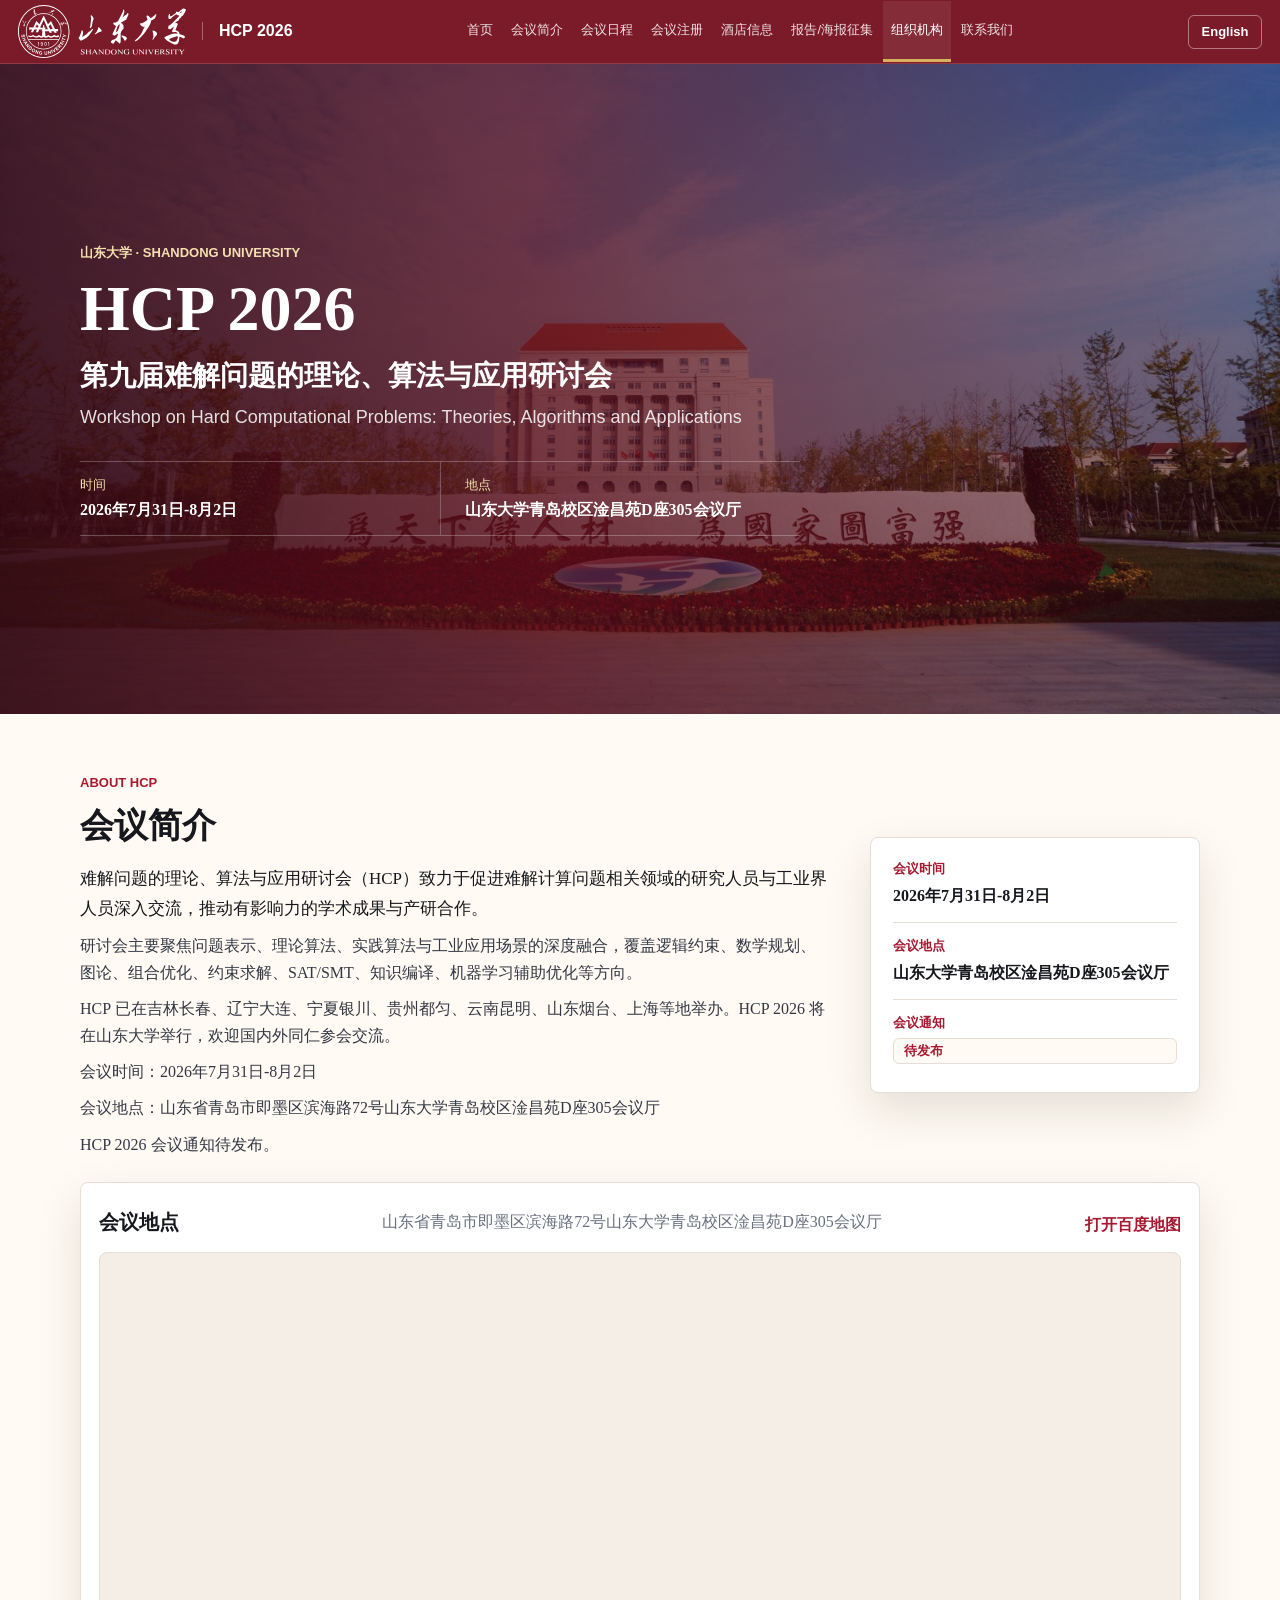
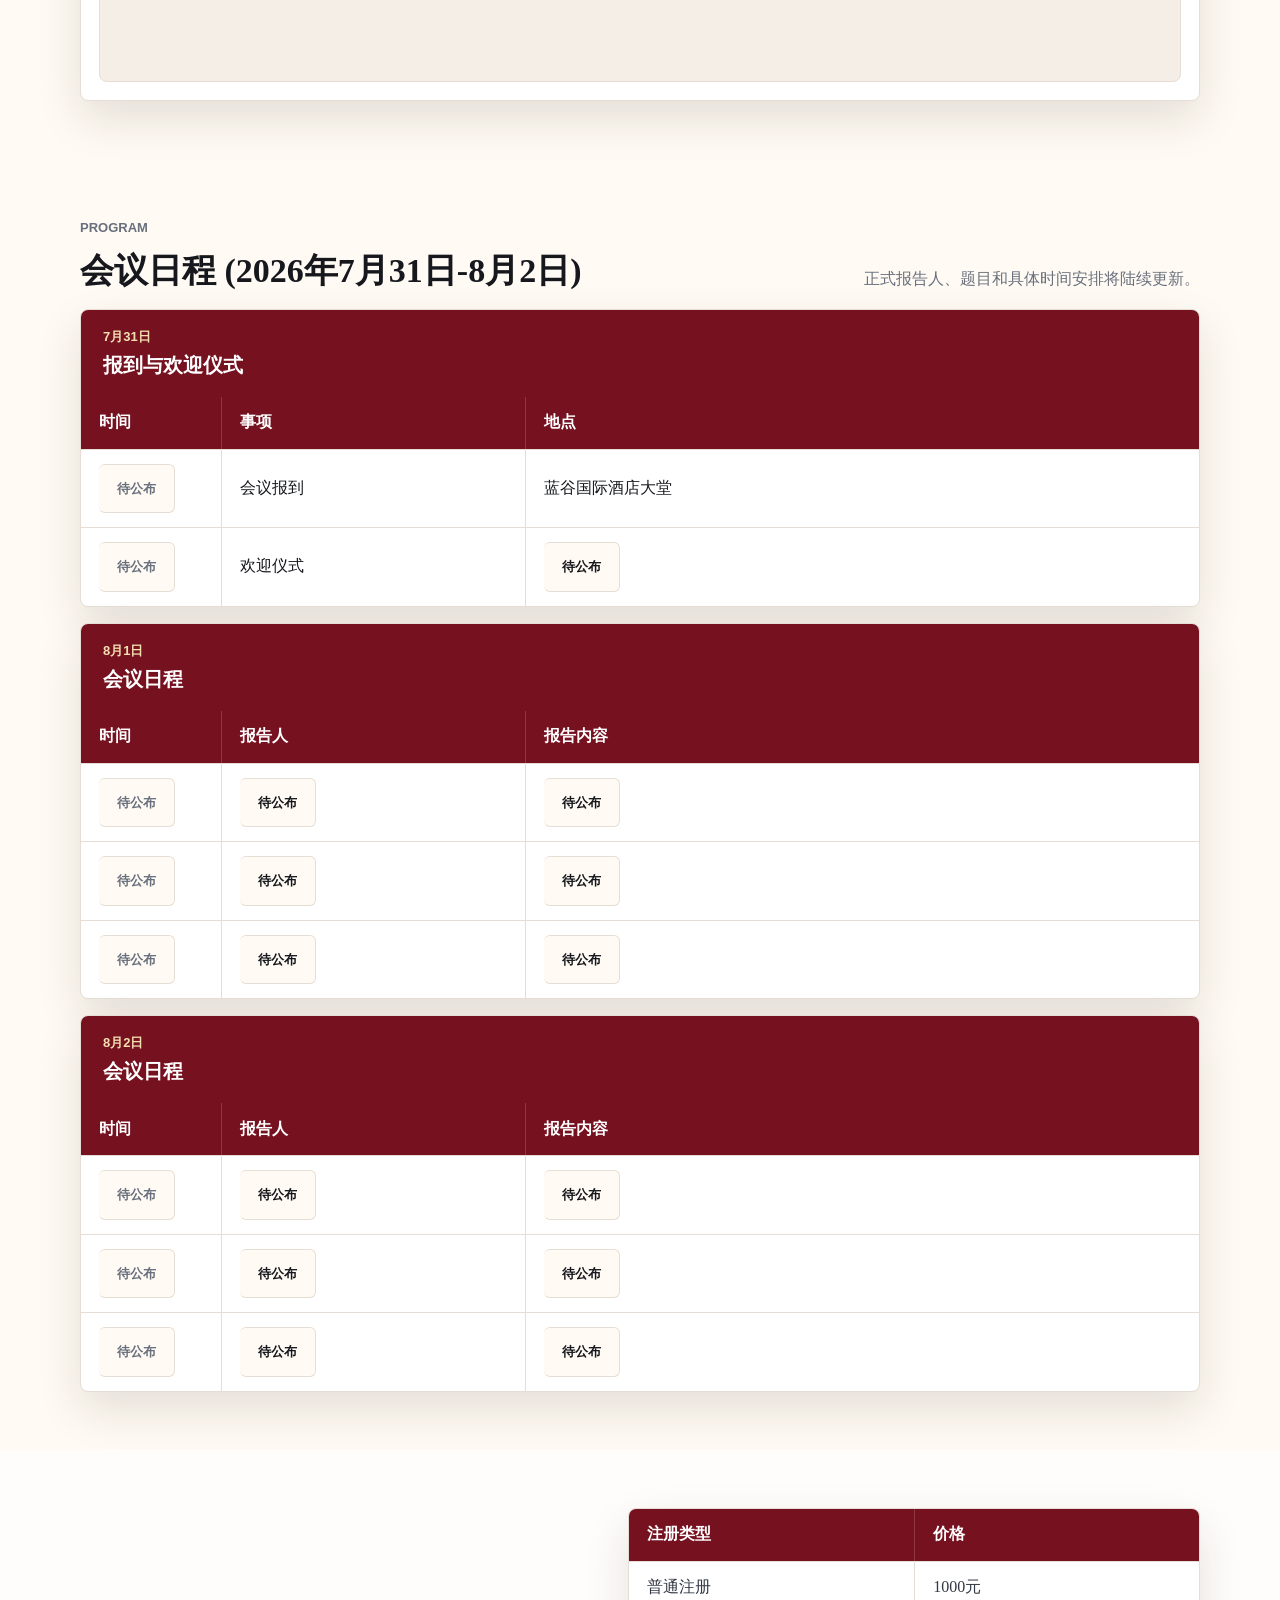
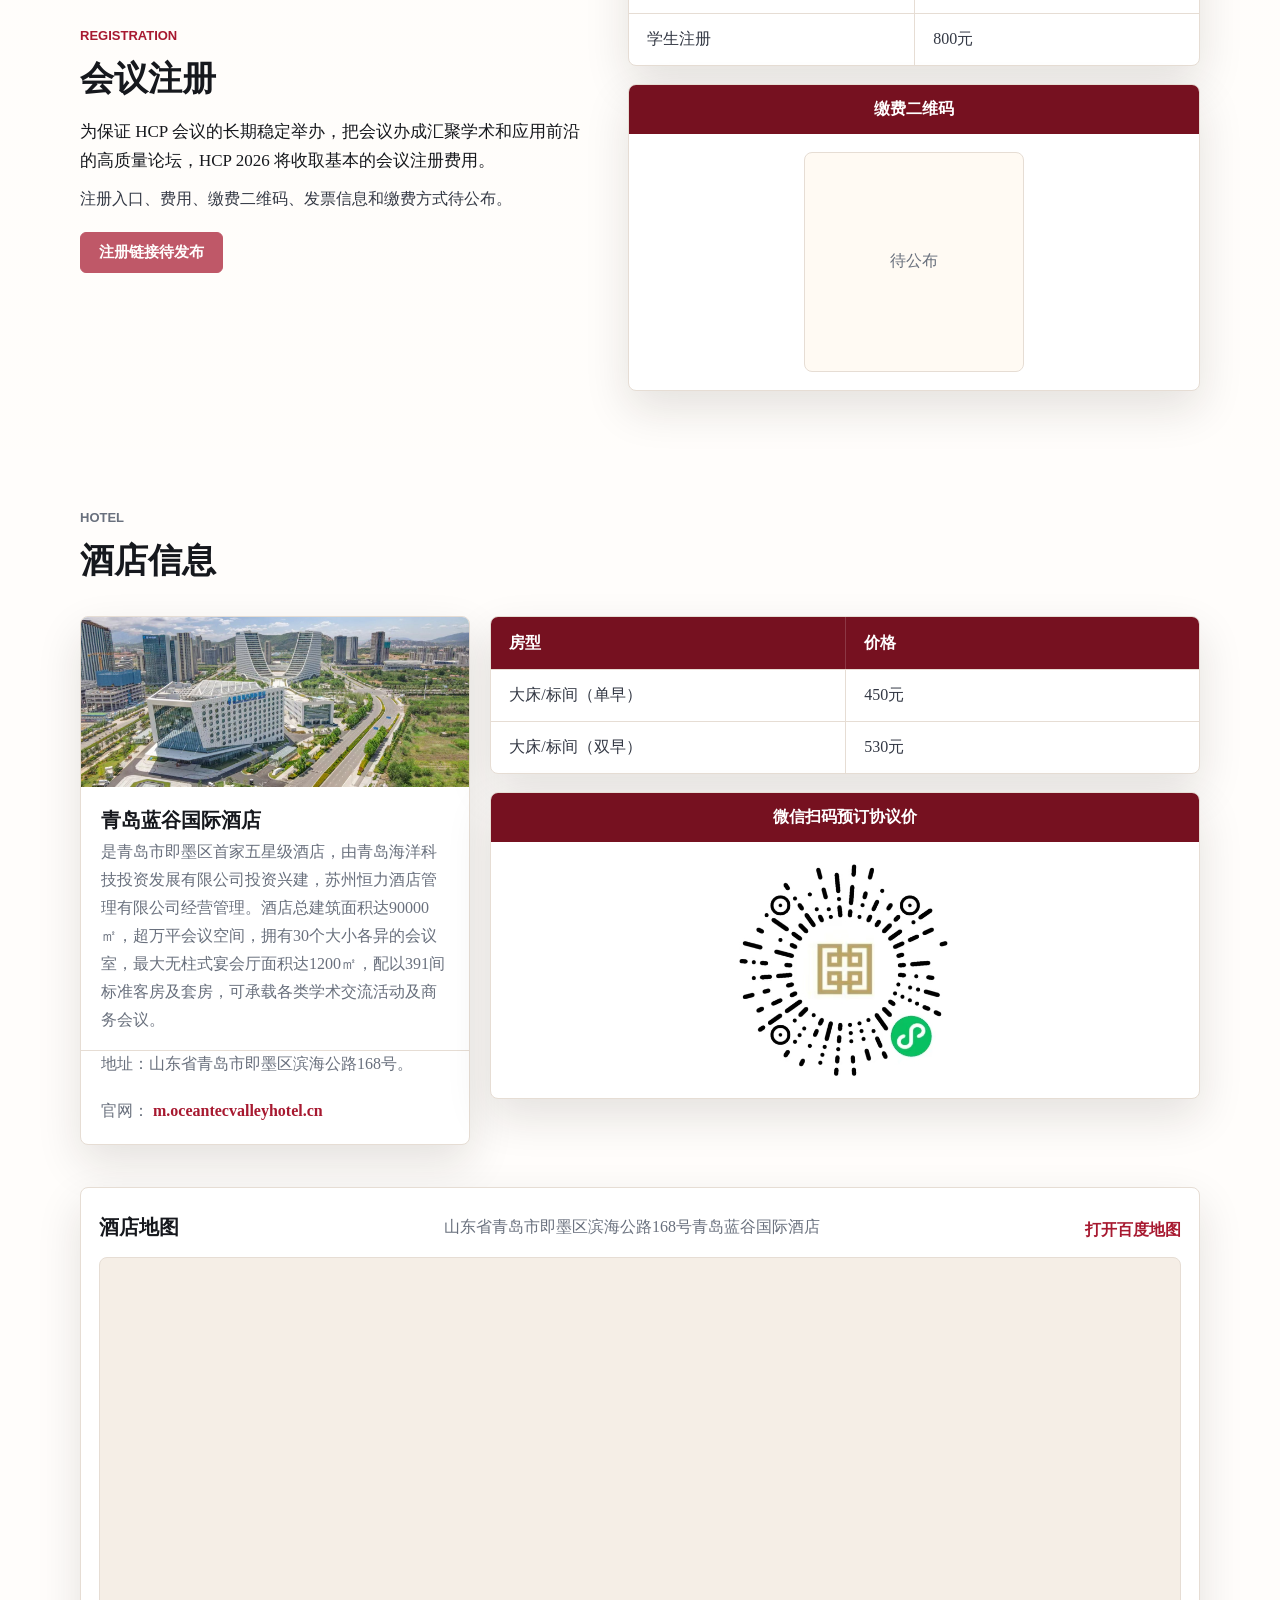
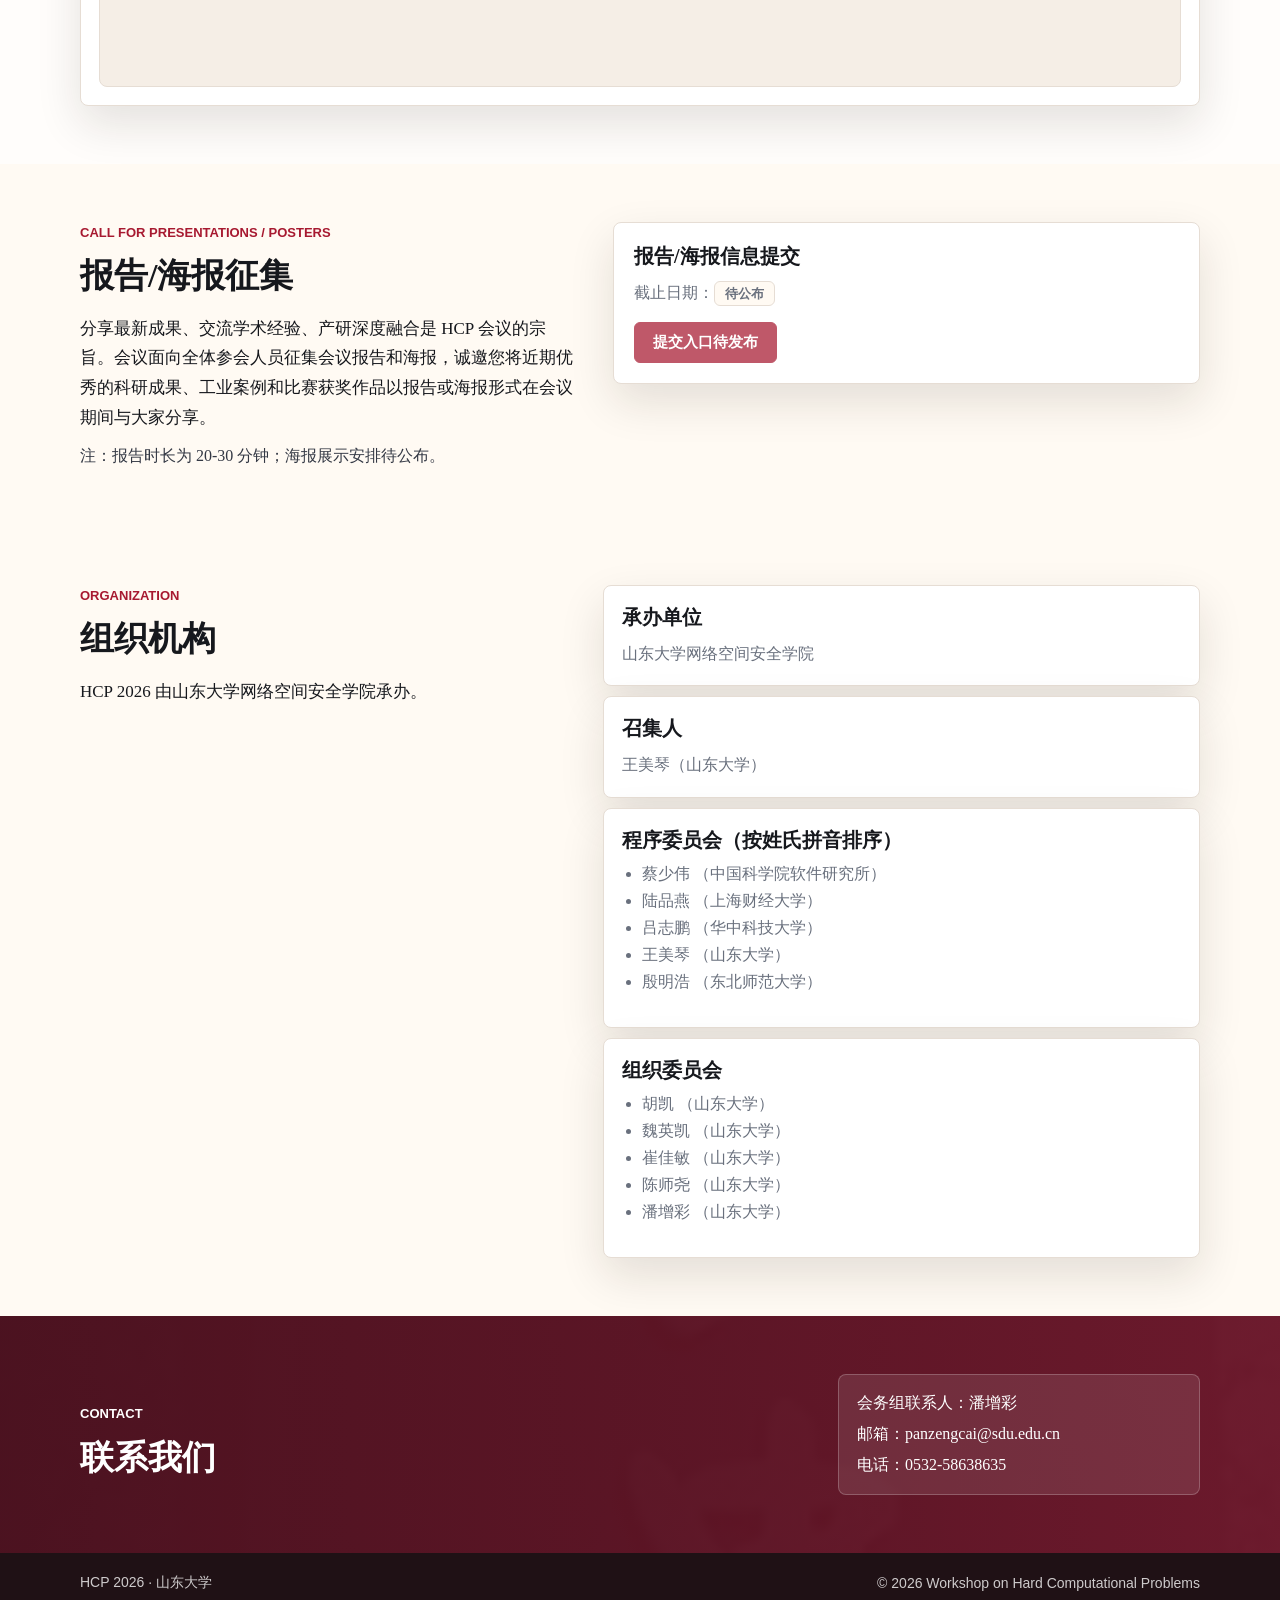
==== index.html @ 47d4bc7d "Consistency pass: unify tables/QR/maps/placeholders/shadows/headings/spacing on the red design syste" ====
<!doctype html>
<html lang="zh-CN">
  <head>
    <meta charset="utf-8" />
    <meta name="viewport" content="width=device-width, initial-scale=1" />
    <meta
      name="description"
      content="HCP 2026，第九届难解问题的理论、算法与应用研讨会，山东大学。"
    />
    <title>HCP 2026 | 山东大学</title>
    <link rel="icon" href="assets/favicon.svg" type="image/svg+xml" />
    <link rel="stylesheet" href="styles.css" />
  </head>
  <body>
    <a class="skip-link" href="#summary">跳转到会议简介</a>

    <header class="site-header" data-header>
      <div class="header-inner">
        <a class="brand" href="#home" aria-label="HCP 2026 首页">
          <img src="assets/sdu-logo.svg" alt="山东大学" />
          <span>HCP 2026</span>
        </a>
    
        <nav class="site-nav" id="site-nav" aria-label="主导航">
          <a href="#home">首页</a>
          <a href="#summary">会议简介</a>
          <a href="#schedule">会议日程</a>
          <a href="#registration">会议注册</a>
          <a href="#hotel">酒店信息</a>
          <a href="#cfp">报告/海报征集</a>
          <a href="#organization">组织机构</a>
          <a href="#contact">联系我们</a>
        </nav>
    
        <div class="header-actions">
          <a class="language-switch" href="en.html" hreflang="en" aria-label="English version">
            English
          </a>
          <button class="nav-toggle" type="button" aria-expanded="false" aria-controls="site-nav">
            <span class="sr-only">打开导航</span>
            <span aria-hidden="true"></span>
            <span aria-hidden="true"></span>
            <span aria-hidden="true"></span>
          </button>
        </div>
      </div>
    </header>
    
    <main id="home">
      <section class="hero" aria-labelledby="hero-title">
        <img class="hero-image" src="assets/sdu-qingdao-library-hero.jpg" alt="山东大学青岛校区图书馆" />
        <div class="hero-scrim" aria-hidden="true"></div>
        <div class="hero-inner">
          <p class="eyebrow">山东大学 · Shandong University</p>
          <h1 id="hero-title">HCP 2026</h1>
          <p class="hero-title">第九届难解问题的理论、算法与应用研讨会</p>
          <p class="hero-subtitle">
            Workshop on Hard Computational Problems: Theories, Algorithms and Applications
          </p>
          <div class="hero-facts" aria-label="会议基本信息">
            <div>
              <span>时间</span>
              <strong>2026年7月31日-8月2日</strong>
            </div>
            <div>
              <span>地点</span>
              <strong>山东大学青岛校区淦昌苑D座305会议厅</strong>
            </div>
          </div>
        </div>
      </section>
    
      <section class="section summary-section" id="summary">
        <div class="container two-column">
          <div>
            <p class="section-kicker">About HCP</p>
            <h2>会议简介</h2>
            <p class="lead">
              难解问题的理论、算法与应用研讨会（HCP）致力于促进难解计算问题相关领域的研究人员与工业界人员深入交流，推动有影响力的学术成果与产研合作。
            </p>
            <p>
              研讨会主要聚焦问题表示、理论算法、实践算法与工业应用场景的深度融合，覆盖逻辑约束、数学规划、图论、组合优化、约束求解、SAT/SMT、知识编译、机器学习辅助优化等方向。
            </p>
            <p>
              HCP 已在吉林长春、辽宁大连、宁夏银川、贵州都匀、云南昆明、山东烟台、上海等地举办。HCP 2026 将在山东大学举行，欢迎国内外同仁参会交流。
            </p>
            <p>
              会议时间：2026年7月31日-8月2日
            </p>
            <p>
              会议地点：山东省青岛市即墨区滨海路72号山东大学青岛校区淦昌苑D座305会议厅
            </p>
            <p>
              HCP 2026 会议通知待发布。
            </p>
          </div>
          <aside class="info-panel" aria-label="会议基本信息">
            <div>
              <span>会议时间</span>
              <strong>2026年7月31日-8月2日</strong>
            </div>
            <div>
              <span>会议地点</span>
              <strong>山东大学青岛校区淦昌苑D座305会议厅</strong>
            </div>
            <div>
              <span>会议通知</span>
              <strong><span class="tba">待发布</span></strong>
            </div>
          </aside>
        </div>
        <div class="container map-block">
          <div class="map-copy">
            <h3>会议地点</h3>
            <p>
              山东省青岛市即墨区滨海路72号山东大学青岛校区淦昌苑D座305会议厅
            </p>
            <a
              class="text-link"
              href="https://api.map.baidu.com/marker?location=36.37150,120.69590&amp;title=%E5%B1%B1%E4%B8%9C%E5%A4%A7%E5%AD%A6%E9%9D%92%E5%B2%9B%E6%A0%A1%E5%8C%BA%E6%B7%A6%E6%98%8C%E8%8B%91D%E5%BA%A7305%E4%BC%9A%E8%AE%AE%E5%8E%85&amp;content=%E5%B1%B1%E4%B8%9C%E7%9C%81%E9%9D%92%E5%B2%9B%E5%B8%82%E5%8D%B3%E5%A2%A8%E5%8C%BA%E6%BB%A8%E6%B5%B7%E8%B7%AF72%E5%8F%B7&amp;output=html&amp;src=HCP2026"
              target="_blank"
              rel="noreferrer"
            >
              打开百度地图
            </a>
          </div>
          <div class="map-embed">
            <iframe
              allow="accelerometer; gyroscope; magnetometer"
              title="山东大学青岛校区淦昌苑D座305会议厅百度地图"
              src="https://api.map.baidu.com/marker?location=36.37150,120.69590&amp;title=%E5%B1%B1%E4%B8%9C%E5%A4%A7%E5%AD%A6%E9%9D%92%E5%B2%9B%E6%A0%A1%E5%8C%BA%E6%B7%A6%E6%98%8C%E8%8B%91D%E5%BA%A7305%E4%BC%9A%E8%AE%AE%E5%8E%85&amp;content=%E5%B1%B1%E4%B8%9C%E7%9C%81%E9%9D%92%E5%B2%9B%E5%B8%82%E5%8D%B3%E5%A2%A8%E5%8C%BA%E6%BB%A8%E6%B5%B7%E8%B7%AF72%E5%8F%B7&amp;output=html&amp;src=HCP2026"
              loading="lazy"
            ></iframe>
          </div>
        </div>
      </section>
    
      <section class="section" id="schedule">
        <div class="container">
          <div class="section-heading">
            <div>
              <p class="section-kicker">Program</p>
              <h2>会议日程 (2026年7月31日-8月2日)</h2>
            </div>
            <p>正式报告人、题目和具体时间安排将陆续更新。</p>
          </div>
    
          <div class="schedule-layout">
            <div class="day-block">
              <div class="day-title">
                <span>7月31日</span>
                <h3>报到与欢迎仪式</h3>
              </div>
              <div class="program-table" role="table" aria-label="7月31日报到与欢迎仪式">
                <div class="program-row head" role="row">
                  <span role="columnheader">时间</span>
                  <span role="columnheader">事项</span>
                  <span role="columnheader">地点</span>
                </div>
                <div class="program-row" role="row">
                  <time role="cell"><span class="tba">待公布</span></time>
                  <span role="cell">会议报到</span>
                  <span role="cell">蓝谷国际酒店大堂</span>
                </div>
                <div class="program-row" role="row">
                  <time role="cell"><span class="tba">待公布</span></time>
                  <span role="cell">欢迎仪式</span>
                  <span role="cell"><span class="tba">待公布</span></span>
                </div>
              </div>
            </div>
    
            <div class="day-block accent">
              <div class="day-title">
                <span>8月1日</span>
                <h3>会议日程</h3>
              </div>
              <div class="program-table" role="table" aria-label="8月1日会议日程">
                <div class="program-row head" role="row">
                  <span role="columnheader">时间</span>
                  <span role="columnheader">报告人</span>
                  <span role="columnheader">报告内容</span>
                </div>
                <div class="program-row" role="row">
                  <time role="cell"><span class="tba">待公布</span></time>
                  <span role="cell"><span class="tba">待公布</span></span>
                  <span role="cell"><span class="tba">待公布</span></span>
                </div>
                <div class="program-row" role="row">
                  <time role="cell"><span class="tba">待公布</span></time>
                  <span role="cell"><span class="tba">待公布</span></span>
                  <span role="cell"><span class="tba">待公布</span></span>
                </div>
                <div class="program-row" role="row">
                  <time role="cell"><span class="tba">待公布</span></time>
                  <span role="cell"><span class="tba">待公布</span></span>
                  <span role="cell"><span class="tba">待公布</span></span>
                </div>
              </div>
            </div>
    
            <div class="day-block">
              <div class="day-title">
                <span>8月2日</span>
                <h3>会议日程</h3>
              </div>
              <div class="program-table" role="table" aria-label="8月2日会议日程">
                <div class="program-row head" role="row">
                  <span role="columnheader">时间</span>
                  <span role="columnheader">报告人</span>
                  <span role="columnheader">报告内容</span>
                </div>
                <div class="program-row" role="row">
                  <time role="cell"><span class="tba">待公布</span></time>
                  <span role="cell"><span class="tba">待公布</span></span>
                  <span role="cell"><span class="tba">待公布</span></span>
                </div>
                <div class="program-row" role="row">
                  <time role="cell"><span class="tba">待公布</span></time>
                  <span role="cell"><span class="tba">待公布</span></span>
                  <span role="cell"><span class="tba">待公布</span></span>
                </div>
                <div class="program-row" role="row">
                  <time role="cell"><span class="tba">待公布</span></time>
                  <span role="cell"><span class="tba">待公布</span></span>
                  <span role="cell"><span class="tba">待公布</span></span>
                </div>
              </div>
            </div>
          </div>
        </div>
      </section>
    
      <section class="section muted" id="registration">
        <div class="container registration-layout">
          <div>
            <p class="section-kicker">Registration</p>
            <h2>会议注册</h2>
            <p class="lead">
              为保证 HCP 会议的长期稳定举办，把会议办成汇聚学术和应用前沿的高质量论坛，HCP 2026 将收取基本的会议注册费用。
            </p>
            <p>
              注册入口、费用、缴费二维码、发票信息和缴费方式待公布。
            </p>
            <span class="button primary dark disabled" aria-disabled="true">注册链接待发布</span>
          </div>
          <div class="reg-right">
            <div class="fee-table" role="table" aria-label="注册费用">
              <div class="fee-row head two" role="row">
                <span role="columnheader">注册类型</span>
                <span role="columnheader">价格</span>
              </div>
              <div class="fee-row two" role="row">
                <span role="cell">普通注册</span>
                <span role="cell">1000元</span>
              </div>
              <div class="fee-row two" role="row">
                <span role="cell">学生注册</span>
                <span role="cell">800元</span>
              </div>
            </div>
            <div class="hotel-booking">
              <div class="hotel-booking-head">缴费二维码</div>
              <div class="qr-placeholder">待公布</div>
            </div>
          </div>
        </div>
      </section>
    
      <section class="section venue-section muted" id="hotel">
        <div class="container hotel-layout">
          <div class="section-heading">
            <div>
              <p class="section-kicker">Hotel</p>
              <h2>酒店信息</h2>
            </div>
          </div>
          <div class="hotel-content">
            <article class="venue-card hotel-card">
              <img src="assets/BlueValley.jpg" alt="青岛蓝谷国际酒店外观" />
              <h3>青岛蓝谷国际酒店</h3>
              <p class="hotel-desc">是青岛市即墨区首家五星级酒店，由青岛海洋科技投资发展有限公司投资兴建，苏州恒力酒店管理有限公司经营管理。酒店总建筑面积达90000㎡，超万平会议空间，拥有30个大小各异的会议室，最大无柱式宴会厅面积达1200㎡，配以391间标准客房及套房，可承载各类学术交流活动及商务会议。</p>
              <p>地址：山东省青岛市即墨区滨海公路168号。</p>
              <p>
                官网：
                <a href="https://m.oceantecvalleyhotel.cn/" target="_blank" rel="noreferrer">
                  m.oceantecvalleyhotel.cn
                </a>
              </p>
            </article>
            <div class="hotel-right">
              <div class="fee-table" role="table" aria-label="酒店协议价">
                <div class="fee-row head two" role="row">
                  <span role="columnheader">房型</span>
                  <span role="columnheader">价格</span>
                </div>
                <div class="fee-row two" role="row">
                  <span role="cell">大床/标间（单早）</span>
                  <span role="cell">450元</span>
                </div>
                <div class="fee-row two" role="row">
                  <span role="cell">大床/标间（双早）</span>
                  <span role="cell">530元</span>
                </div>
              </div>
              <div class="hotel-booking">
                <div class="hotel-booking-head">微信扫码预订协议价</div>
                <img src="assets/HCPHotel.jpg" alt="青岛蓝谷国际酒店预订二维码" />
              </div>
            </div>
          </div>
          <div class="map-block">
            <div class="map-copy">
              <h3>酒店地图</h3>
              <p>山东省青岛市即墨区滨海公路168号青岛蓝谷国际酒店</p>
              <a
                class="text-link"
                href="https://api.map.baidu.com/marker?location=36.38734902,120.69392186&amp;title=%E9%9D%92%E5%B2%9B%E8%93%9D%E8%B0%B7%E5%9B%BD%E9%99%85%E9%85%92%E5%BA%97&amp;content=%E5%B1%B1%E4%B8%9C%E7%9C%81%E9%9D%92%E5%B2%9B%E5%B8%82%E5%8D%B3%E5%A2%A8%E5%8C%BA%E6%BB%A8%E6%B5%B7%E5%85%AC%E8%B7%AF168%E5%8F%B7&amp;output=html&amp;src=HCP2026"
                target="_blank"
                rel="noreferrer"
              >
                打开百度地图
              </a>
            </div>
            <div class="map-embed">
              <iframe
                allow="accelerometer; gyroscope; magnetometer"
                title="青岛蓝谷国际酒店百度地图"
                src="https://api.map.baidu.com/marker?location=36.38734902,120.69392186&amp;title=%E9%9D%92%E5%B2%9B%E8%93%9D%E8%B0%B7%E5%9B%BD%E9%99%85%E9%85%92%E5%BA%97&amp;content=%E5%B1%B1%E4%B8%9C%E7%9C%81%E9%9D%92%E5%B2%9B%E5%B8%82%E5%8D%B3%E5%A2%A8%E5%8C%BA%E6%BB%A8%E6%B5%B7%E5%85%AC%E8%B7%AF168%E5%8F%B7&amp;output=html&amp;src=HCP2026"
                loading="lazy"
              ></iframe>
            </div>
          </div>
        </div>
      </section>
    
      <section class="section" id="cfp">
        <div class="container cfp-layout">
          <div>
            <p class="section-kicker">Call for Presentations / Posters</p>
            <h2>报告/海报征集</h2>
            <p class="lead">
              分享最新成果、交流学术经验、产研深度融合是 HCP 会议的宗旨。会议面向全体参会人员征集会议报告和海报，诚邀您将近期优秀的科研成果、工业案例和比赛获奖作品以报告或海报形式在会议期间与大家分享。
            </p>
            <p>
              注：报告时长为 20-30 分钟；海报展示安排待公布。
            </p>
          </div>
          <div class="placeholder-card">
            <h3>报告/海报信息提交</h3>
            <p>截止日期：<span class="tba">待公布</span></p>
            <span class="button primary dark disabled" aria-disabled="true">提交入口待发布</span>
          </div>
        </div>
      </section>
    
      <section class="section" id="organization">
        <div class="container organization-layout">
          <div>
            <p class="section-kicker">Organization</p>
            <h2>组织机构</h2>
            <p class="lead">
              HCP 2026 由山东大学网络空间安全学院承办。
            </p>
          </div>
          <div class="org-columns">
            <div class="org-block">
              <h3>承办单位</h3>
              <p>山东大学网络空间安全学院</p>
            </div>
            <div class="org-block">
              <h3>召集人</h3>
              <p>王美琴（山东大学）</p>
            </div>
            <div class="org-block">
              <h3>程序委员会（按姓氏拼音排序）</h3>
              <ul>
                <li>蔡少伟 （中国科学院软件研究所）</li>
                <li>陆品燕 （上海财经大学）</li>
                <li>吕志鹏 （华中科技大学）</li>
                <li>王美琴 （山东大学）</li>
                <li>殷明浩 （东北师范大学）</li>
              </ul>
            </div>
            <div class="org-block">
              <h3>组织委员会</h3>
              <ul>
                <li>胡凯 （山东大学）</li>
                <li>魏英凯 （山东大学）</li>
                <li>崔佳敏 （山东大学）</li>
                <li>陈师尧 （山东大学）</li>
                <li>潘增彩 （山东大学）</li>
              </ul>
            </div>
          </div>
        </div>
      </section>
    
      <section class="contact-section" id="contact">
        <div class="container contact-inner">
          <div>
            <p class="section-kicker">Contact</p>
            <h2>联系我们</h2>
          </div>
          <address>
            <span>会务组联系人：潘增彩</span>
            <span>邮箱：panzengcai@sdu.edu.cn</span>
            <span>电话：0532-58638635</span>
          </address>
        </div>
      </section>
    </main>
    
    <footer class="site-footer">
      <div class="container footer-inner">
        <span>HCP 2026 · 山东大学</span>
        <span>© 2026 Workshop on Hard Computational Problems</span>
      </div>
    </footer>
    
    <script src="script.js"></script>
  </body>
</html>
---- styles.css ----
:root {
  --sdu-red: #a71930;
  --sdu-red-dark: #761120;
  --sdu-red-deep: #4f0c17;
  --gold: #d8b15f;
  --ink: #16181d;
  --text: #333844;
  --muted-text: #69707d;
  --line: #e6ddd4;
  --paper: #fffaf3;
  --surface: #ffffff;
  --soft-green: #667d75;
  --shadow: 0 18px 45px rgba(33, 24, 20, 0.12);
  --max-width: 1120px;
  --header-height: 64px;
}

* {
  box-sizing: border-box;
}

html {
  scroll-behavior: smooth;
}

body {
  margin: 0;
  color: var(--text);
  font-family:
    "Noto Serif SC",
    "Songti SC",
    "SimSun",
    "Source Han Serif SC",
    serif;
  background: var(--paper);
}

body.nav-open {
  overflow: hidden;
}

img {
  display: block;
  max-width: 100%;
}

a {
  color: inherit;
}

p {
  margin: 0;
  line-height: 1.65;
}

h1,
h2,
h3 {
  margin: 0;
  color: var(--ink);
  font-weight: 700;
}

h2 {
  font-size: 34px;
  line-height: 1.25;
}

h3 {
  font-size: 20px;
  line-height: 1.35;
}

.skip-link {
  position: fixed;
  left: 16px;
  top: -100px;
  z-index: 100;
  padding: 10px 14px;
  color: #fff;
  background: var(--sdu-red);
  border-radius: 4px;
}

.skip-link:focus {
  top: 16px;
}

.sr-only {
  position: absolute;
  width: 1px;
  height: 1px;
  padding: 0;
  margin: -1px;
  overflow: hidden;
  clip: rect(0, 0, 0, 0);
  white-space: nowrap;
  border: 0;
}

.container {
  width: min(100% - 48px, var(--max-width));
  margin: 0 auto;
}

.site-header {
  position: sticky;
  top: 0;
  z-index: 50;
  height: var(--header-height);
  color: #fff;
  background: rgba(118, 17, 32, 0.96);
  border-bottom: 1px solid rgba(255, 255, 255, 0.14);
  backdrop-filter: blur(16px);
}

.header-inner {
  width: min(100% - 36px, 1280px);
  height: 100%;
  margin: 0 auto;
  display: flex;
  align-items: center;
  justify-content: space-between;
  gap: 24px;
}

.header-actions {
  display: flex;
  align-items: center;
  gap: 10px;
}

.brand {
  display: flex;
  align-items: center;
  gap: 16px;
  min-width: 220px;
  color: #fff;
  text-decoration: none;
}

.brand img {
  width: 168px;
  height: auto;
}

.brand span {
  padding-left: 16px;
  font-family: Arial, Helvetica, sans-serif;
  font-size: 16px;
  font-weight: 700;
  border-left: 1px solid rgba(255, 255, 255, 0.34);
}

.site-nav {
  display: flex;
  align-items: center;
  justify-content: flex-end;
  gap: 2px;
  font-family:
    "Noto Sans SC",
    "PingFang SC",
    "Microsoft YaHei",
    sans-serif;
  font-size: 13px;
}

.site-nav a {
  padding: 20px 8px;
  color: rgba(255, 255, 255, 0.88);
  text-decoration: none;
  border-bottom: 3px solid transparent;
  transition:
    color 180ms ease,
    border-color 180ms ease,
    background 180ms ease;
}

.site-nav a:hover,
.site-nav a:focus-visible,
.site-nav a.active {
  color: #fff;
  background: rgba(255, 255, 255, 0.08);
  border-bottom-color: var(--gold);
  outline: none;
}

.language-switch {
  display: inline-flex;
  align-items: center;
  justify-content: center;
  min-width: 74px;
  min-height: 34px;
  padding: 7px 12px;
  color: #fff;
  font-family: Arial, Helvetica, sans-serif;
  font-size: 13px;
  font-weight: 700;
  text-decoration: none;
  border: 1px solid rgba(255, 255, 255, 0.42);
  border-radius: 6px;
  transition:
    color 180ms ease,
    background 180ms ease,
    border-color 180ms ease;
}

.language-switch:hover,
.language-switch:focus-visible {
  color: var(--sdu-red-deep);
  background: #f4dfb0;
  border-color: #f4dfb0;
  outline: none;
}

.nav-toggle {
  display: none;
  width: 42px;
  height: 42px;
  padding: 0;
  border: 1px solid rgba(255, 255, 255, 0.34);
  border-radius: 6px;
  background: transparent;
}

.nav-toggle span[aria-hidden="true"] {
  display: block;
  width: 20px;
  height: 2px;
  margin: 5px auto;
  background: #fff;
}

.hero {
  position: relative;
  min-height: 520px;
  height: calc(100svh - var(--header-height));
  max-height: 650px;
  display: grid;
  align-items: center;
  overflow: hidden;
  color: #fff;
  background: var(--sdu-red-dark);
}

.hero-image,
.hero-scrim {
  position: absolute;
  inset: 0;
  width: 100%;
  height: 100%;
}

.hero-image {
  object-fit: cover;
  object-position: center 70%;
}

.hero-scrim {
  background:
    linear-gradient(90deg, rgba(55, 8, 18, 0.86) 0%, rgba(93, 13, 27, 0.72) 42%, rgba(93, 13, 27, 0.22) 100%),
    linear-gradient(180deg, rgba(21, 12, 10, 0.18) 0%, rgba(21, 12, 10, 0.38) 100%);
}

.hero-inner {
  position: relative;
  z-index: 1;
  width: min(100% - 48px, var(--max-width));
  margin: 0 auto;
  padding: 48px 0;
}

.eyebrow,
.section-kicker {
  font-family:
    "Noto Sans SC",
    "PingFang SC",
    "Microsoft YaHei",
    sans-serif;
  font-size: 13px;
  font-weight: 700;
  letter-spacing: 0;
  text-transform: uppercase;
}

.eyebrow {
  margin-bottom: 14px;
  color: #f4dfb0;
}

.hero h1 {
  color: #fff;
  font-family: Georgia, "Times New Roman", serif;
  font-size: 64px;
  line-height: 1;
}

.hero-title {
  max-width: 760px;
  margin-top: 16px;
  color: #fff;
  font-size: 28px;
  font-weight: 700;
  line-height: 1.35;
}

.hero-subtitle {
  max-width: 720px;
  margin-top: 8px;
  color: rgba(255, 255, 255, 0.86);
  font-family: Arial, Helvetica, sans-serif;
  font-size: 18px;
}

.hero-facts {
  display: grid;
  grid-template-columns: repeat(2, minmax(0, 1fr));
  max-width: 720px;
  margin: 28px 0 0;
  padding: 0;
  border-top: 1px solid rgba(255, 255, 255, 0.25);
  border-bottom: 1px solid rgba(255, 255, 255, 0.25);
}

.hero-facts div {
  padding: 14px 22px 14px 0;
}

.hero-facts div + div {
  padding-left: 24px;
  border-left: 1px solid rgba(255, 255, 255, 0.22);
}

.hero-facts span {
  display: block;
  margin-bottom: 6px;
  color: #f4dfb0;
  font-family:
    "Noto Sans SC",
    "PingFang SC",
    "Microsoft YaHei",
    sans-serif;
  font-size: 13px;
}

.hero-facts strong {
  display: block;
  color: #fff;
  font-size: 16px;
  font-weight: 700;
}

.button {
  display: inline-flex;
  align-items: center;
  justify-content: center;
  min-height: 40px;
  padding: 10px 18px;
  border: 1px solid transparent;
  border-radius: 6px;
  font-family:
    "Noto Sans SC",
    "PingFang SC",
    "Microsoft YaHei",
    sans-serif;
  font-size: 15px;
  font-weight: 700;
  text-decoration: none;
  transition:
    transform 160ms ease,
    background 160ms ease,
    border-color 160ms ease;
}

.button:hover,
.button:focus-visible {
  transform: translateY(-1px);
  outline: none;
}

.button.primary {
  color: var(--sdu-red-deep);
  background: #f4dfb0;
  border-color: #f4dfb0;
}

.button.primary.dark {
  color: #fff;
  background: var(--sdu-red);
  border-color: var(--sdu-red);
}

.section {
  padding: 58px 0;
}

.muted {
  background:
    linear-gradient(180deg, rgba(255, 255, 255, 0.64), rgba(255, 255, 255, 0.64)),
    var(--paper);
}

.section-kicker {
  margin-bottom: 12px;
  color: var(--sdu-red);
}

.lead {
  margin-top: 16px;
  color: var(--ink);
  font-size: 17px;
  line-height: 1.75;
}

.lead + p,
.summary-section p + p,
.cfp-layout p + p {
  margin-top: 10px;
}

.two-column {
  display: grid;
  grid-template-columns: minmax(0, 1fr) 330px;
  gap: 42px;
  align-items: center;
}

.section-heading {
  display: flex;
  align-items: end;
  justify-content: space-between;
  gap: 28px;
  margin-bottom: 16px;
}

.section-heading p {
  max-width: 460px;
  color: var(--muted-text);
}

.section-heading p.nowrap-desktop {
  max-width: none;
  white-space: nowrap;
}

.day-block,
.venue-card,
.org-block,
.placeholder-card,
.info-panel,
.map-block {
  background: var(--surface);
  border: 1px solid var(--line);
  border-radius: 8px;
  box-shadow: var(--shadow);
}

.map-block {
  margin-top: 24px;
  padding: 18px;
}

.map-copy {
  display: flex;
  align-items: end;
  justify-content: space-between;
  gap: 24px;
}

.map-copy p {
  margin-top: 8px;
  color: var(--muted-text);
}

.map-embed {
  height: 430px;
  margin-top: 16px;
  overflow: hidden;
  border: 1px solid var(--line);
  border-radius: 8px;
  background: #f5eee6;
}

.map-embed iframe {
  display: block;
  width: 100%;
  height: 100%;
  border: 0;
}

.text-link {
  display: inline-flex;
  margin-top: 10px;
  color: var(--sdu-red);
  font-weight: 700;
  text-decoration: none;
}

.schedule-layout {
  display: grid;
  gap: 16px;
}

.day-block {
  overflow: hidden;
}

.day-title {
  padding: 18px 22px;
  color: #fff;
  background: var(--sdu-red-dark);
}

.day-title span {
  display: block;
  margin-bottom: 6px;
  color: #f4dfb0;
  font-family: Arial, Helvetica, sans-serif;
  font-size: 13px;
  font-weight: 700;
}

.day-title h3 {
  color: #fff;
}

.program-table {
  padding: 0;
}

.program-row {
  display: grid;
  grid-template-columns: 140px minmax(160px, 0.45fr) 1fr;
  min-height: 52px;
  border-top: 1px solid var(--line);
}

.program-row:first-child {
  border-top: 0;
}

.program-row.head {
  color: #fff;
  background: var(--sdu-red-dark);
  border-top: 0;
  font-weight: 700;
}

.program-row span,
.program-row time {
  display: flex;
  align-items: center;
  padding: 14px 18px;
  border-left: 1px solid var(--line);
  color: var(--ink);
}

.program-row span:first-child,
.program-row time:first-child {
  border-left: 0;
}

.program-row time {
  color: var(--sdu-red);
  font-family: Arial, Helvetica, sans-serif;
  font-size: 14px;
  font-weight: 700;
}

.program-row.head span,
.program-row.head time {
  color: #fff;
  border-left-color: rgba(255, 255, 255, 0.16);
}

.registration-layout {
  display: grid;
  grid-template-columns: minmax(0, 0.9fr) minmax(420px, 1fr);
  gap: 34px;
  align-items: center;
}

.registration-layout .button {
  margin-top: 20px;
}

.fee-table {
  overflow: hidden;
  background: var(--surface);
  border: 1px solid var(--line);
  border-radius: 8px;
  box-shadow: var(--shadow);
}

.fee-row {
  display: grid;
  grid-template-columns: 1fr 1fr 1fr;
  min-height: 52px;
  border-top: 1px solid var(--line);
}

.fee-row.two {
  grid-template-columns: 1fr 1fr;
}

.fee-row:first-child {
  border-top: 0;
}

.fee-row.head {
  color: #fff;
  background: var(--sdu-red-dark);
  border-top: 0;
}

.fee-row span {
  display: flex;
  align-items: center;
  padding: 14px 18px;
  border-left: 1px solid var(--line);
}

.fee-row.head span {
  border-left-color: rgba(255, 255, 255, 0.16);
  font-weight: 700;
}

.fee-row span:first-child {
  border-left: 0;
}

.cfp-layout {
  display: grid;
  grid-template-columns: minmax(0, 0.85fr) minmax(420px, 1fr);
  gap: 34px;
  align-items: start;
}

.placeholder-card {
  padding: 20px;
}

.placeholder-card p {
  margin: 10px 0 16px;
  color: var(--muted-text);
}

.button.disabled {
  cursor: default;
  opacity: 0.72;
}

.info-panel {
  display: grid;
  align-content: start;
  gap: 0;
  padding: 8px 22px;
}

.info-panel div {
  padding: 14px 0;
  border-bottom: 1px solid var(--line);
}

.info-panel div:last-child {
  border-bottom: 0;
}

.info-panel span {
  display: block;
  margin-bottom: 6px;
  color: var(--sdu-red);
  font-size: 13px;
  font-weight: 700;
}

.info-panel strong {
  color: var(--ink);
  line-height: 1.5;
}

.hotel-layout {
  display: grid;
  gap: 18px;
}

.hotel-content {
  display: grid;
  grid-template-columns: minmax(320px, 0.55fr) 1fr;
  gap: 20px;
  align-items: start;
}

.venue-card {
  overflow: hidden;
}

.venue-card img {
  width: 100%;
  height: 170px;
  object-fit: cover;
}

.venue-card h3 {
  padding: 20px 20px 0;
}

.venue-card p {
  padding: 10px 20px 20px;
  color: var(--muted-text);
}

.venue-card .hotel-desc {
  padding: 4px 20px 16px;
  line-height: 1.75;
  border-bottom: 1px solid var(--line);
}

.venue-card p + p {
  padding-top: 0;
}

.venue-card a {
  color: var(--sdu-red);
  font-weight: 700;
  text-decoration: none;
}

.hotel-right {
  display: flex;
  flex-direction: column;
  gap: 18px;
}

.hotel-booking {
  overflow: hidden;
  background: var(--surface);
  border: 1px solid var(--line);
  border-radius: 8px;
  box-shadow: var(--shadow);
}

.hotel-booking-head {
  background: var(--sdu-red-dark);
  color: #fff;
  font-weight: 700;
  text-align: center;
  padding: 14px 18px;
}

.hotel-booking img {
  display: block;
  width: 220px;
  height: 220px;
  margin: 18px auto;
}

.qr-placeholder {
  display: flex;
  align-items: center;
  justify-content: center;
  width: 220px;
  height: 220px;
  margin: 18px auto;
  color: var(--muted-text);
  background: var(--paper);
  border: 1px solid var(--line);
  border-radius: 8px;
}

.reg-right {
  display: flex;
  flex-direction: column;
  gap: 18px;
}

.tba {
  display: inline-flex;
  align-items: center;
  padding: 2px 10px;
  color: var(--muted-text);
  background: var(--paper);
  border: 1px solid var(--line);
  border-radius: 6px;
  font-family: "Noto Sans SC", "PingFang SC", "Microsoft YaHei", sans-serif;
  font-size: 13px;
  font-weight: 700;
  line-height: 1.5;
}

.program-row time .tba {
  color: var(--muted-text);
}

.organization-layout {
  display: grid;
  grid-template-columns: 0.82fr 1fr;
  gap: 34px;
  align-items: start;
}

.org-columns {
  display: grid;
  gap: 10px;
}

.org-block {
  padding: 18px;
}

.org-block p,
.org-block ul {
  margin-top: 10px;
  color: var(--muted-text);
}

.org-block ul {
  display: grid;
  gap: 6px;
  padding-left: 20px;
}

.contact-section {
  padding: 58px 0;
  color: #fff;
  background:
    linear-gradient(90deg, rgba(79, 12, 23, 0.92), rgba(118, 17, 32, 0.88)),
    url("assets/sdu-campus-6.jpg") center / cover;
}

.contact-section h2,
.contact-section .section-kicker {
  color: #fff;
}

.contact-inner {
  display: grid;
  grid-template-columns: 1fr minmax(320px, 0.5fr);
  gap: 34px;
  align-items: center;
}

.contact-inner p {
  max-width: 720px;
  margin-top: 14px;
  color: rgba(255, 255, 255, 0.84);
}

address {
  display: grid;
  gap: 10px;
  padding: 18px;
  font-style: normal;
  background: rgba(255, 255, 255, 0.1);
  border: 1px solid rgba(255, 255, 255, 0.22);
  border-radius: 8px;
}

address a {
  color: #f4dfb0;
  font-family: Arial, Helvetica, sans-serif;
  font-weight: 700;
  text-decoration: none;
}

.site-footer {
  color: rgba(255, 255, 255, 0.78);
  background: #1f1115;
}

.footer-inner {
  display: flex;
  align-items: center;
  justify-content: space-between;
  gap: 18px;
  min-height: 60px;
  font-family:
    "Noto Sans SC",
    "PingFang SC",
    "Microsoft YaHei",
    sans-serif;
  font-size: 14px;
}

@media (max-width: 1060px) {
  .brand {
    min-width: 216px;
  }

  .brand img {
    width: 170px;
  }

  .site-nav {
    font-size: 13px;
  }

  .site-nav a {
    padding-inline: 6px;
  }

  .language-switch {
    min-width: 66px;
    padding-inline: 10px;
  }

  .two-column,
  .registration-layout,
  .cfp-layout,
  .organization-layout,
  .contact-inner {
    grid-template-columns: 1fr;
  }

}

@media (max-width: 840px) {
  :root {
    --header-height: 66px;
  }

  h2 {
    font-size: 29px;
  }

  .container,
  .hero-inner {
    width: min(100% - 32px, var(--max-width));
  }

  .nav-toggle {
    display: block;
  }

  .site-nav {
    position: fixed;
    inset: var(--header-height) 0 auto 0;
    display: grid;
    gap: 0;
    padding: 10px 16px 18px;
    background: rgba(79, 12, 23, 0.98);
    border-bottom: 1px solid rgba(255, 255, 255, 0.18);
    transform: translateY(-120%);
    transition: transform 180ms ease;
  }

  body.nav-open .site-nav {
    transform: translateY(0);
  }

  .site-nav a {
    padding: 14px 6px;
    border-bottom: 1px solid rgba(255, 255, 255, 0.12);
  }

  .header-actions {
    margin-left: auto;
  }

  .hero {
    height: auto;
    min-height: auto;
    max-height: none;
  }

  .hero-inner {
    padding: 76px 0 58px;
  }

  .hero h1 {
    font-size: 56px;
  }

  .hero-title {
    font-size: 27px;
  }

  .hero-subtitle {
    font-size: 16px;
  }

  .hero-facts,
  .hotel-content {
    grid-template-columns: 1fr;
  }

  .hero-facts div {
    padding: 16px 0;
  }

  .hero-facts div + div {
    padding-left: 0;
    border-left: 0;
    border-top: 1px solid rgba(255, 255, 255, 0.22);
  }

  .section,
  .contact-section {
    padding: 66px 0;
  }

  .section-heading {
    display: block;
  }

  .section-heading p {
    margin-top: 14px;
  }

  .section-heading p.nowrap-desktop {
    white-space: normal;
  }

  .map-copy {
    display: block;
  }

  .map-embed {
    height: 360px;
  }

  .program-row {
    grid-template-columns: 1fr;
    min-height: 0;
  }

  .program-row span,
  .program-row time {
    border-left: 0;
    border-top: 1px solid var(--line);
    padding: 10px 18px;
  }

  .program-row span:first-child,
  .program-row time:first-child {
    border-top: 0;
  }

  .program-row.head span,
  .program-row.head time {
    border-top-color: rgba(255, 255, 255, 0.16);
  }

  .fee-row {
    grid-template-columns: 1fr;
  }

  .fee-row span {
    border-left: 0;
    border-top: 1px solid var(--line);
  }

  .fee-row span:first-child {
    border-top: 0;
  }

  .footer-inner {
    flex-direction: column;
    align-items: flex-start;
    justify-content: center;
    padding: 18px 0;
  }
}

@media (max-width: 520px) {
  .header-inner {
    width: min(100% - 24px, 1280px);
  }

  .brand {
    min-width: 0;
    gap: 10px;
  }

  .brand img {
    width: 142px;
  }

  .brand span {
    padding-left: 10px;
    font-size: 13px;
  }

  .language-switch {
    min-width: 54px;
    min-height: 32px;
    padding: 6px 9px;
    font-size: 12px;
  }

  .hero h1 {
    font-size: 46px;
  }

  .hero-title {
    font-size: 23px;
  }

  .button {
    width: 100%;
  }

  .lead {
    font-size: 17px;
  }

  .map-embed {
    height: 300px;
  }

}
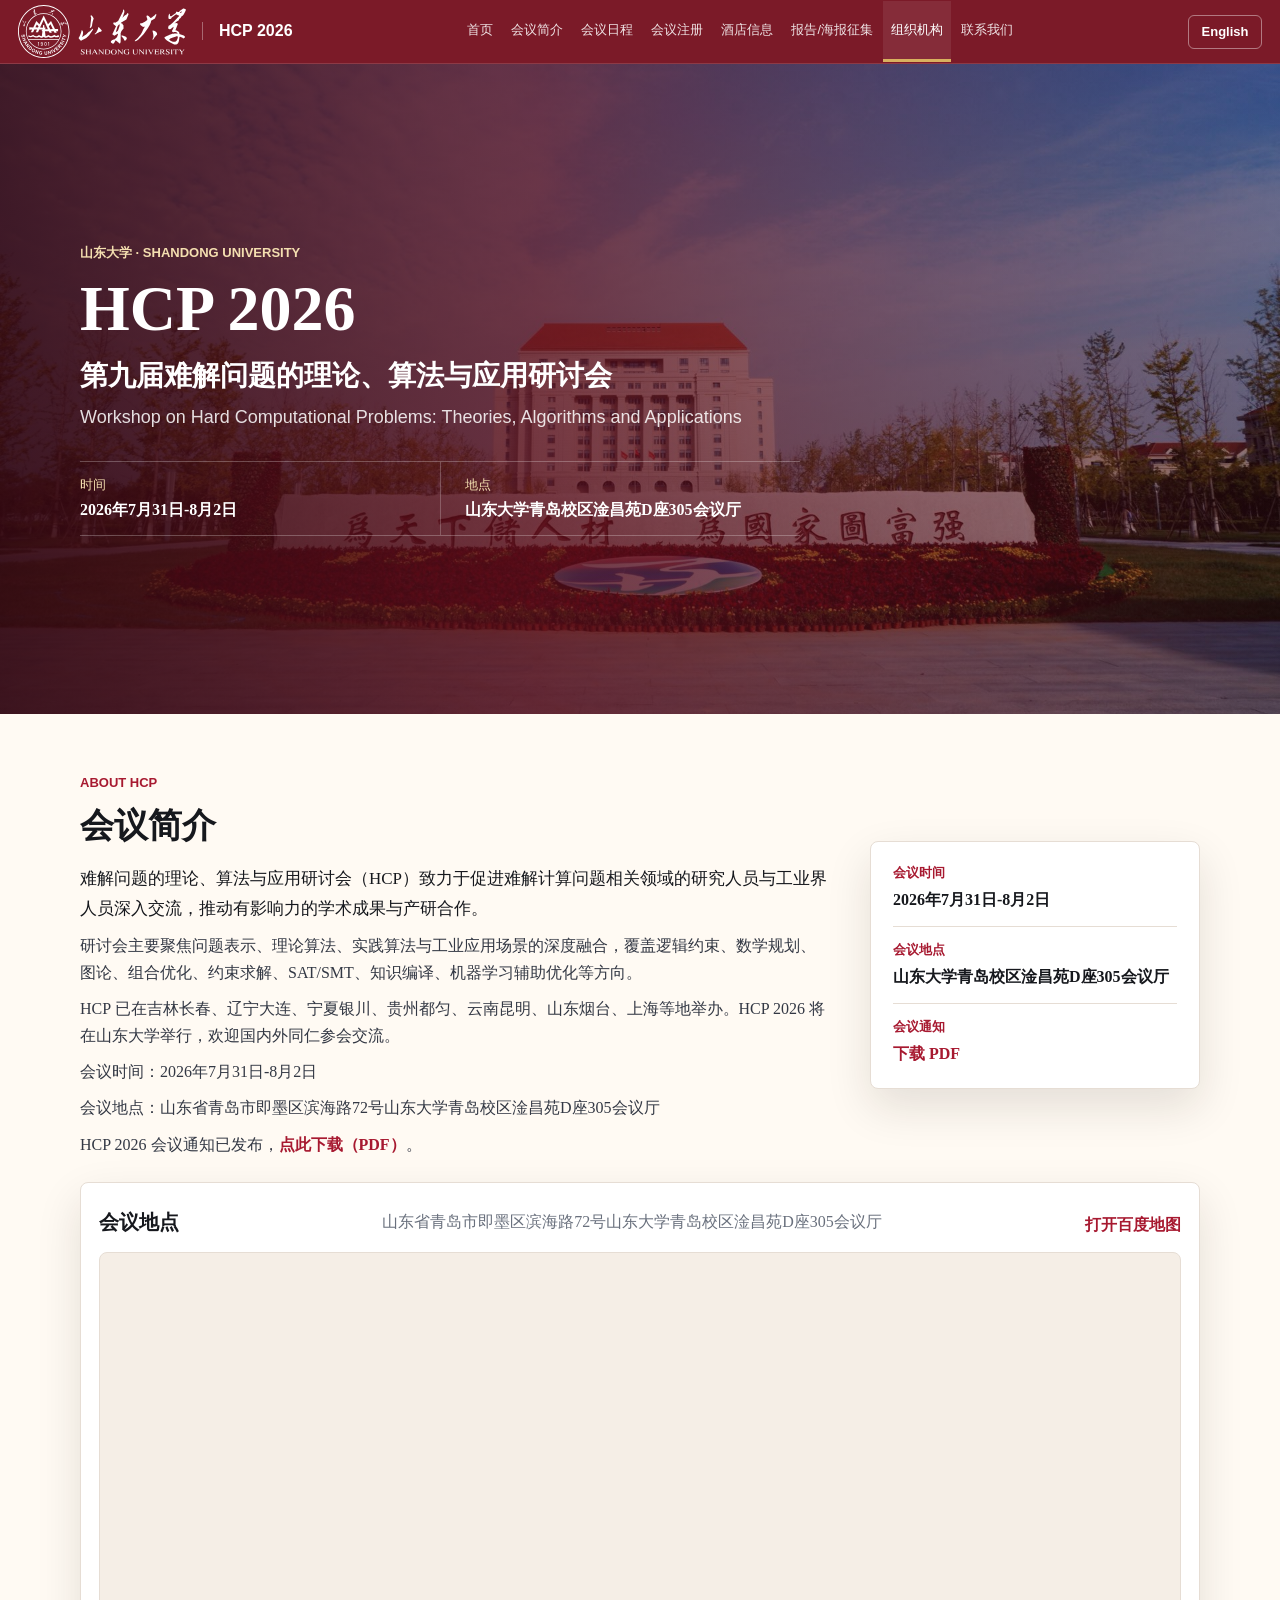
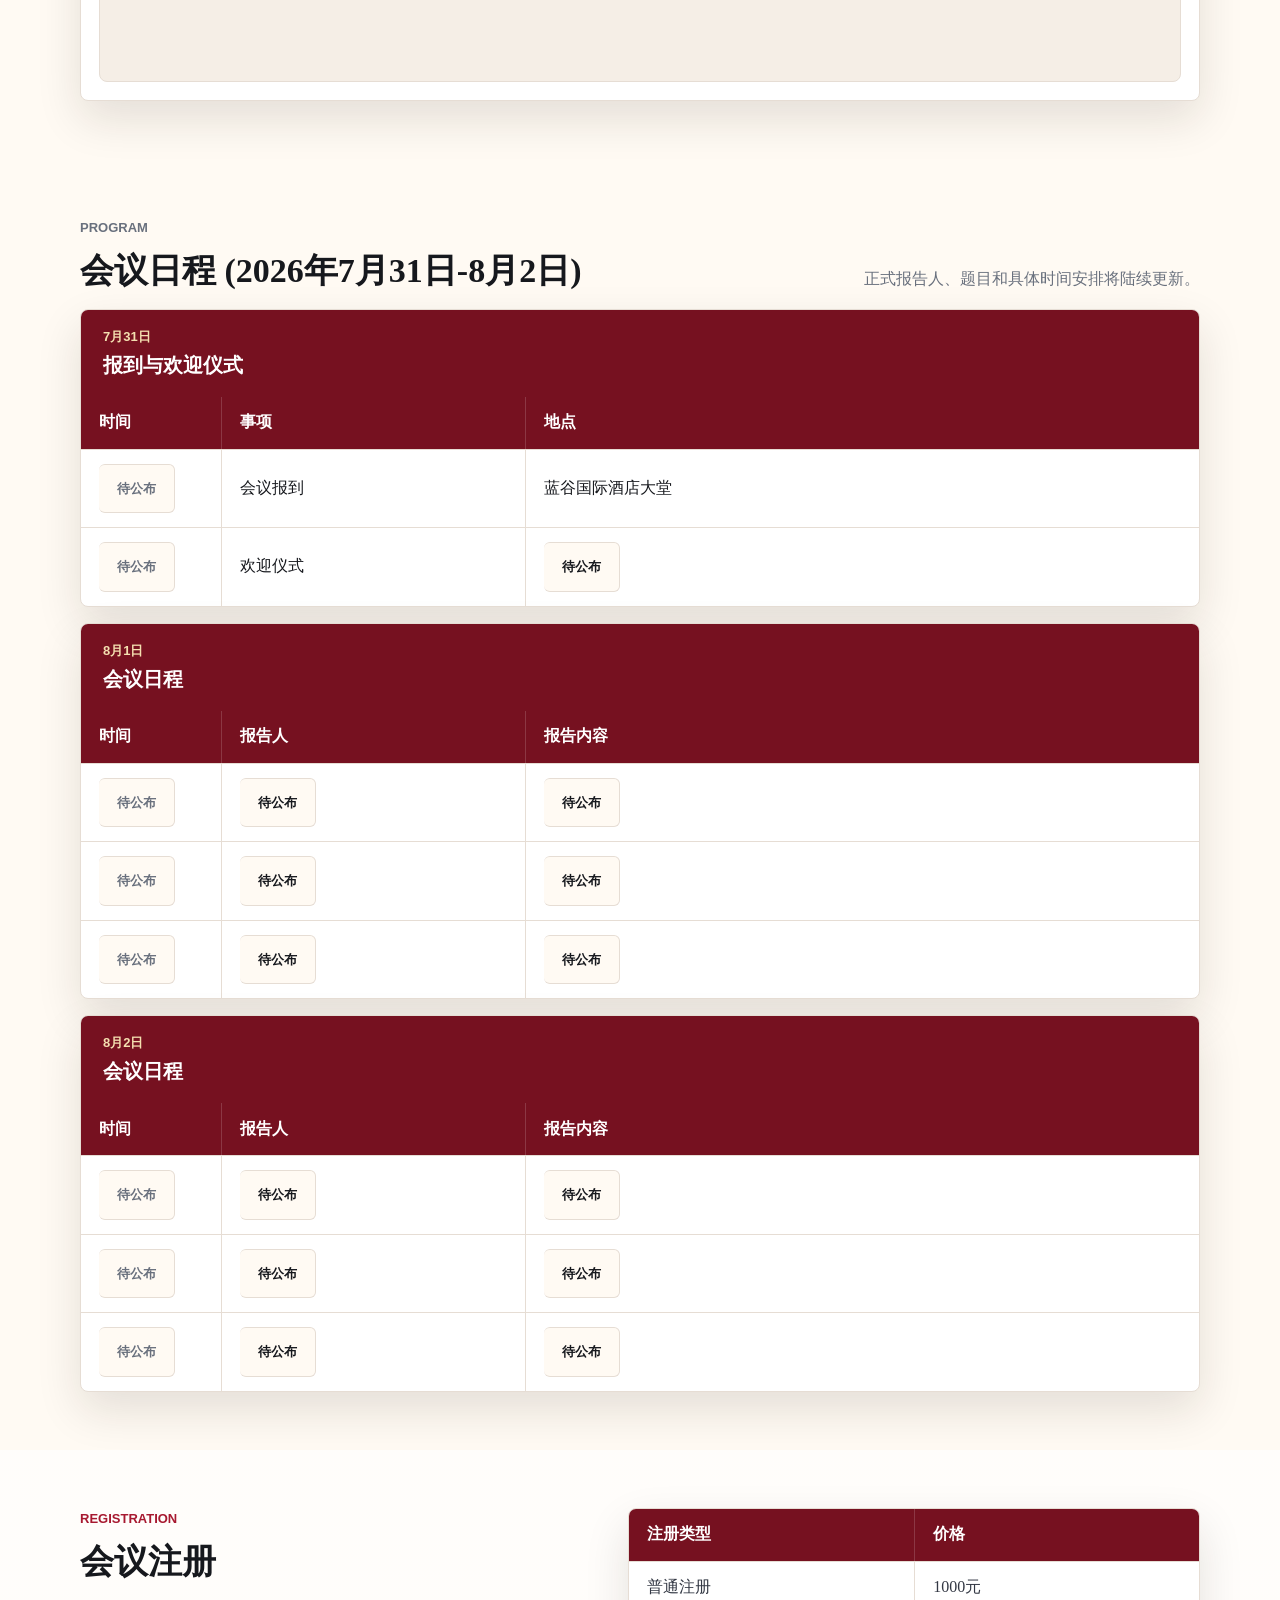
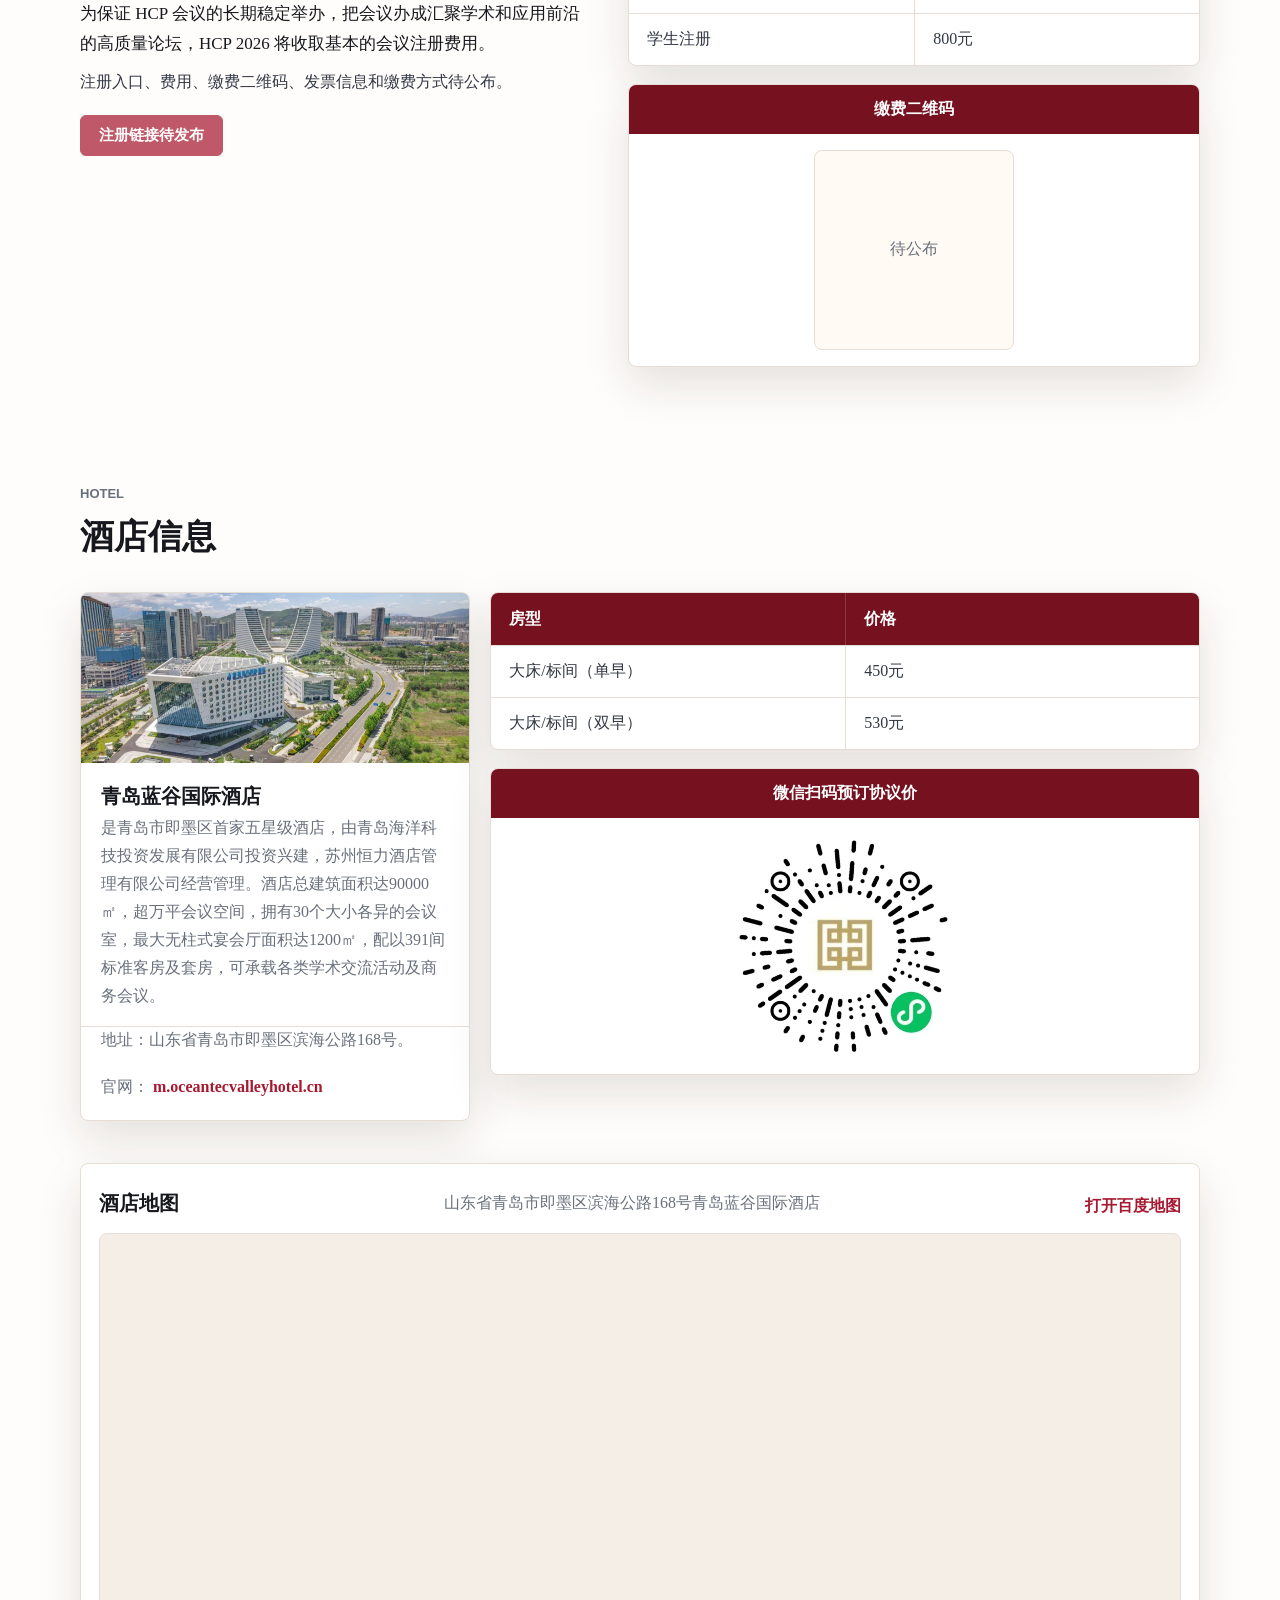
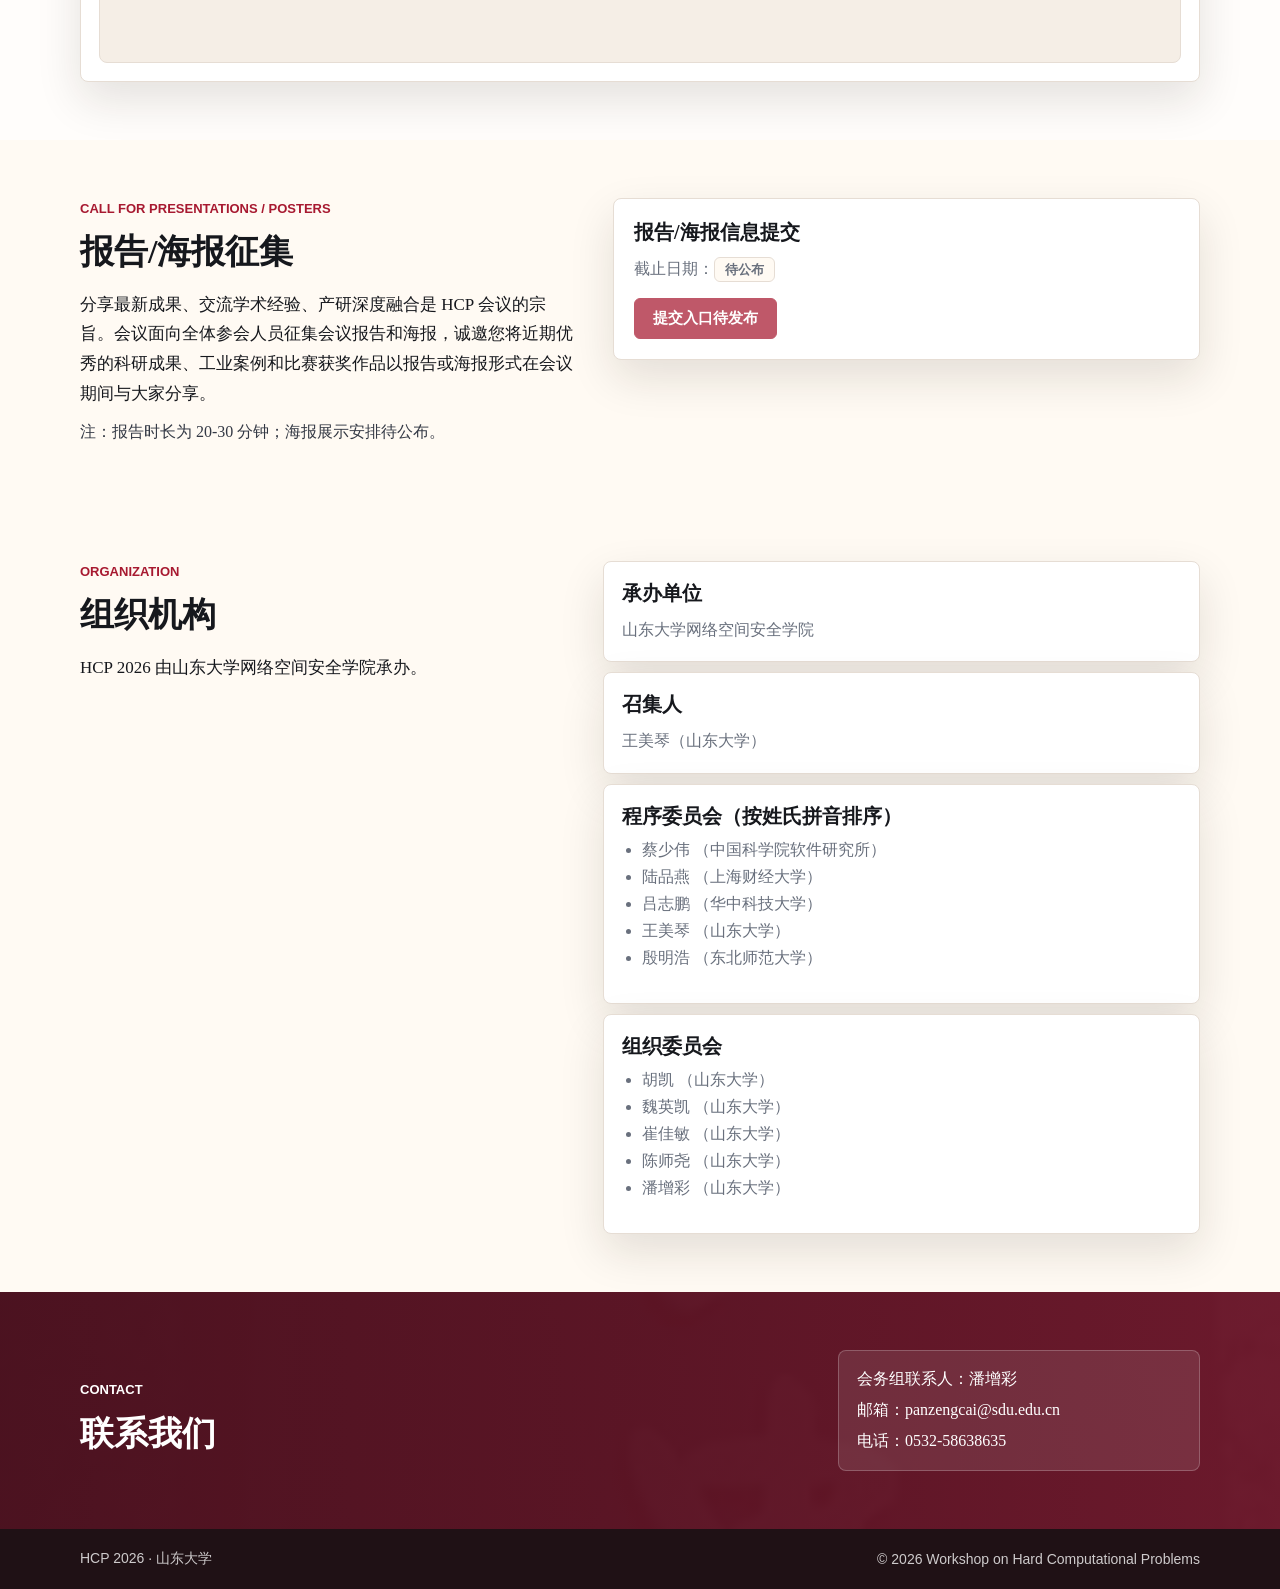
==== commit 89a81367: "Publish the conference notice: link the HCP 2026 notice PDF from the summary and info panel - add as" ====
--- a/index.html
+++ b/index.html
@@ -91,7 +91,7 @@
               会议地点：山东省青岛市即墨区滨海路72号山东大学青岛校区淦昌苑D座305会议厅
             </p>
             <p>
-              HCP 2026 会议通知待发布。
+              HCP 2026 会议通知已发布，<a class="notice-link" href="assets/HCP%202026%20会议通知.pdf" target="_blank" rel="noreferrer">点此下载（PDF）</a>。
             </p>
           </div>
           <aside class="info-panel" aria-label="会议基本信息">
@@ -105,7 +105,7 @@
             </div>
             <div>
               <span>会议通知</span>
-              <strong><span class="tba">待发布</span></strong>
+              <strong><a class="notice-link" href="assets/HCP%202026%20会议通知.pdf" target="_blank" rel="noreferrer">下载 PDF</a></strong>
             </div>
           </aside>
         </div>
--- a/styles.css
+++ b/styles.css
@@ -496,6 +496,16 @@
   text-decoration: none;
 }
 
+.notice-link {
+  color: var(--sdu-red);
+  font-weight: 700;
+  text-decoration: none;
+}
+
+.notice-link:hover {
+  text-decoration: underline;
+}
+
 .schedule-layout {
   display: grid;
   gap: 16px;
@@ -577,7 +587,7 @@
   display: grid;
   grid-template-columns: minmax(0, 0.9fr) minmax(420px, 1fr);
   gap: 34px;
-  align-items: center;
+  align-items: start;
 }
 
 .registration-layout .button {
@@ -759,9 +769,9 @@
   display: flex;
   align-items: center;
   justify-content: center;
-  width: 220px;
-  height: 220px;
-  margin: 18px auto;
+  width: 200px;
+  height: 200px;
+  margin: 16px auto;
   color: var(--muted-text);
   background: var(--paper);
   border: 1px solid var(--line);
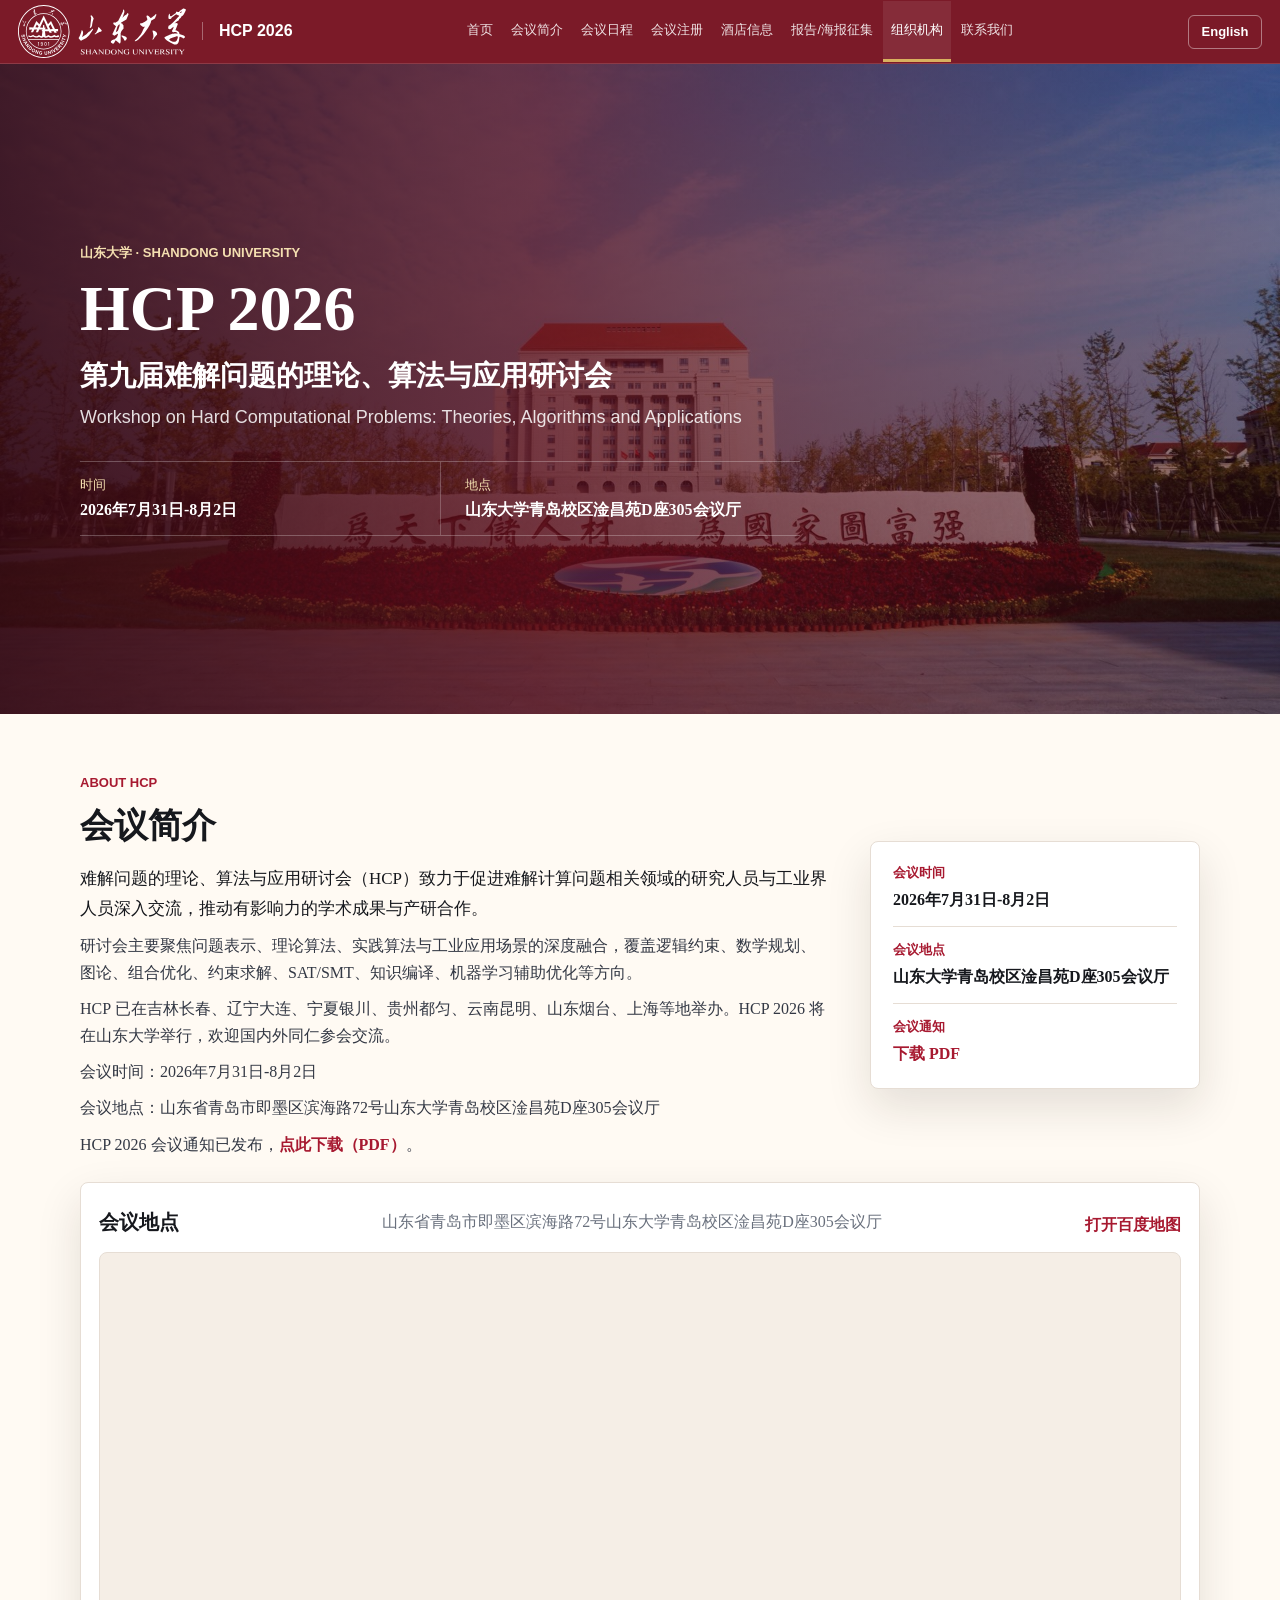
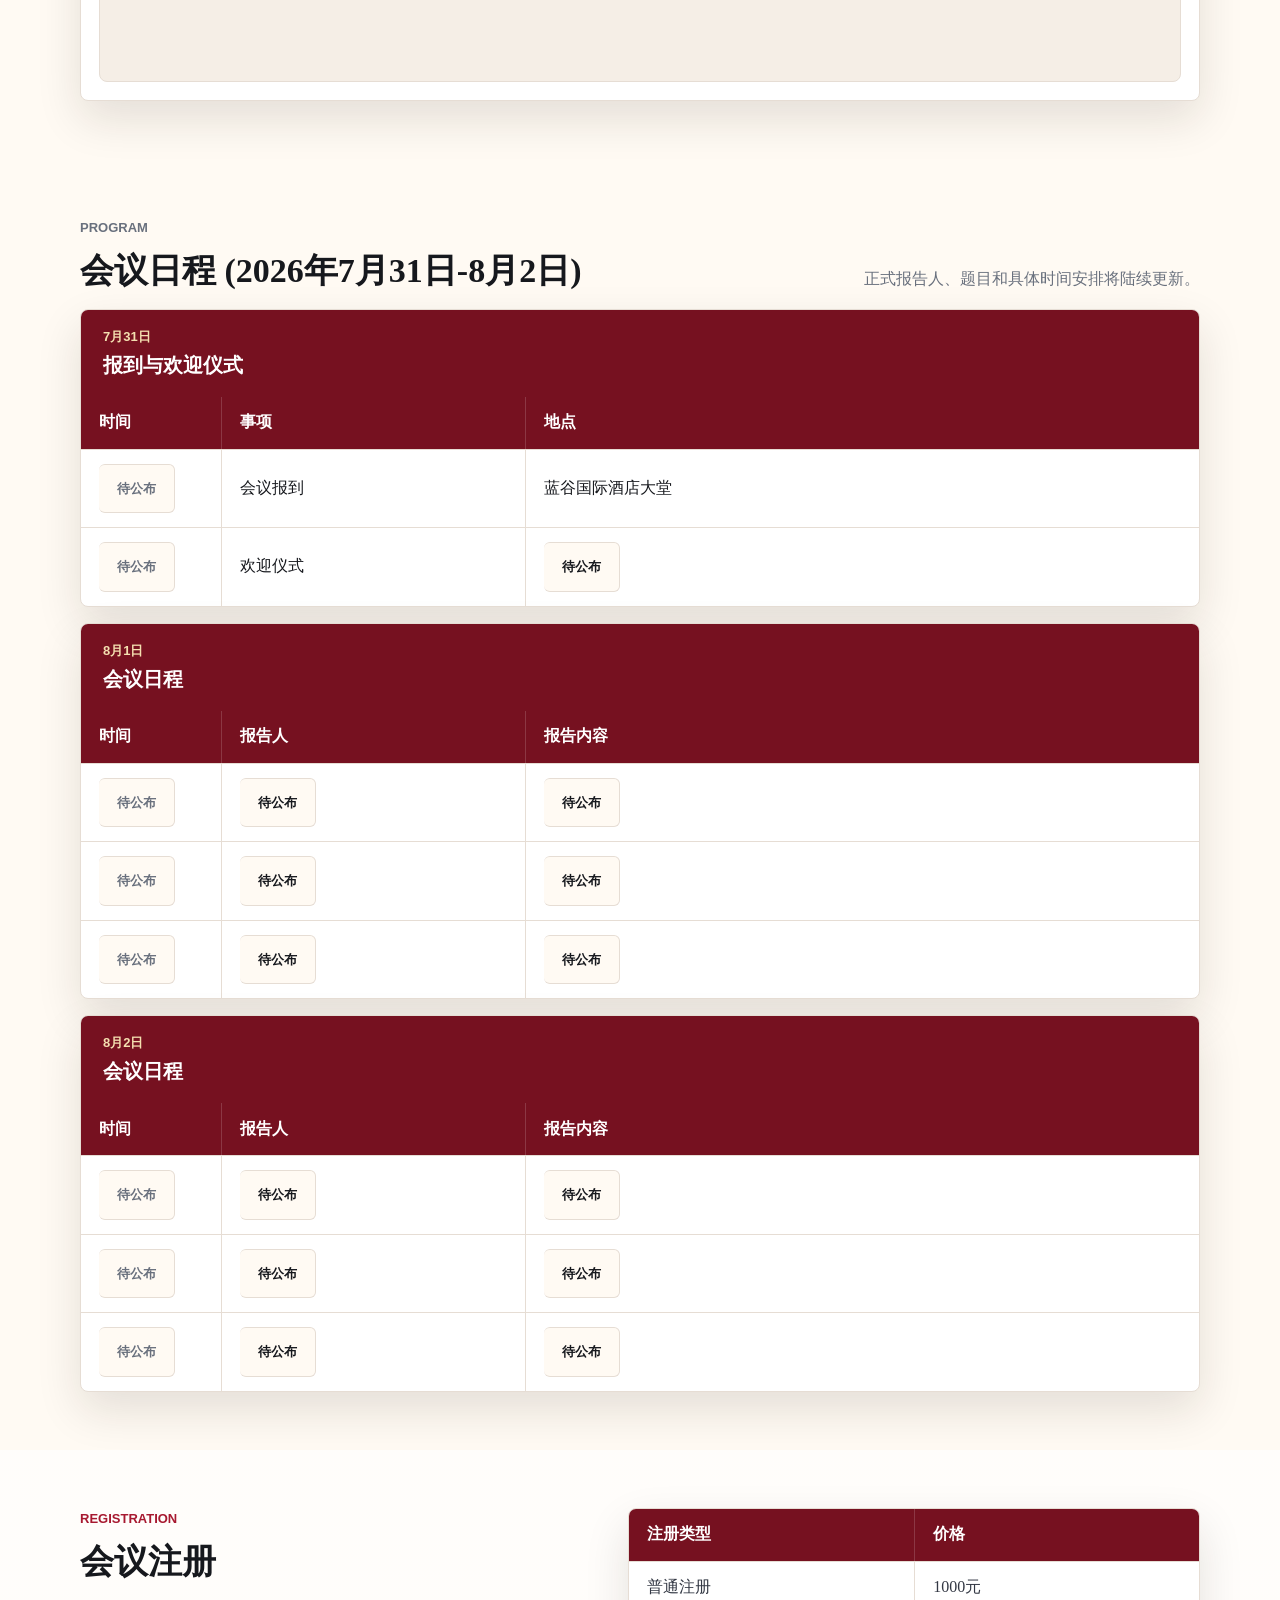
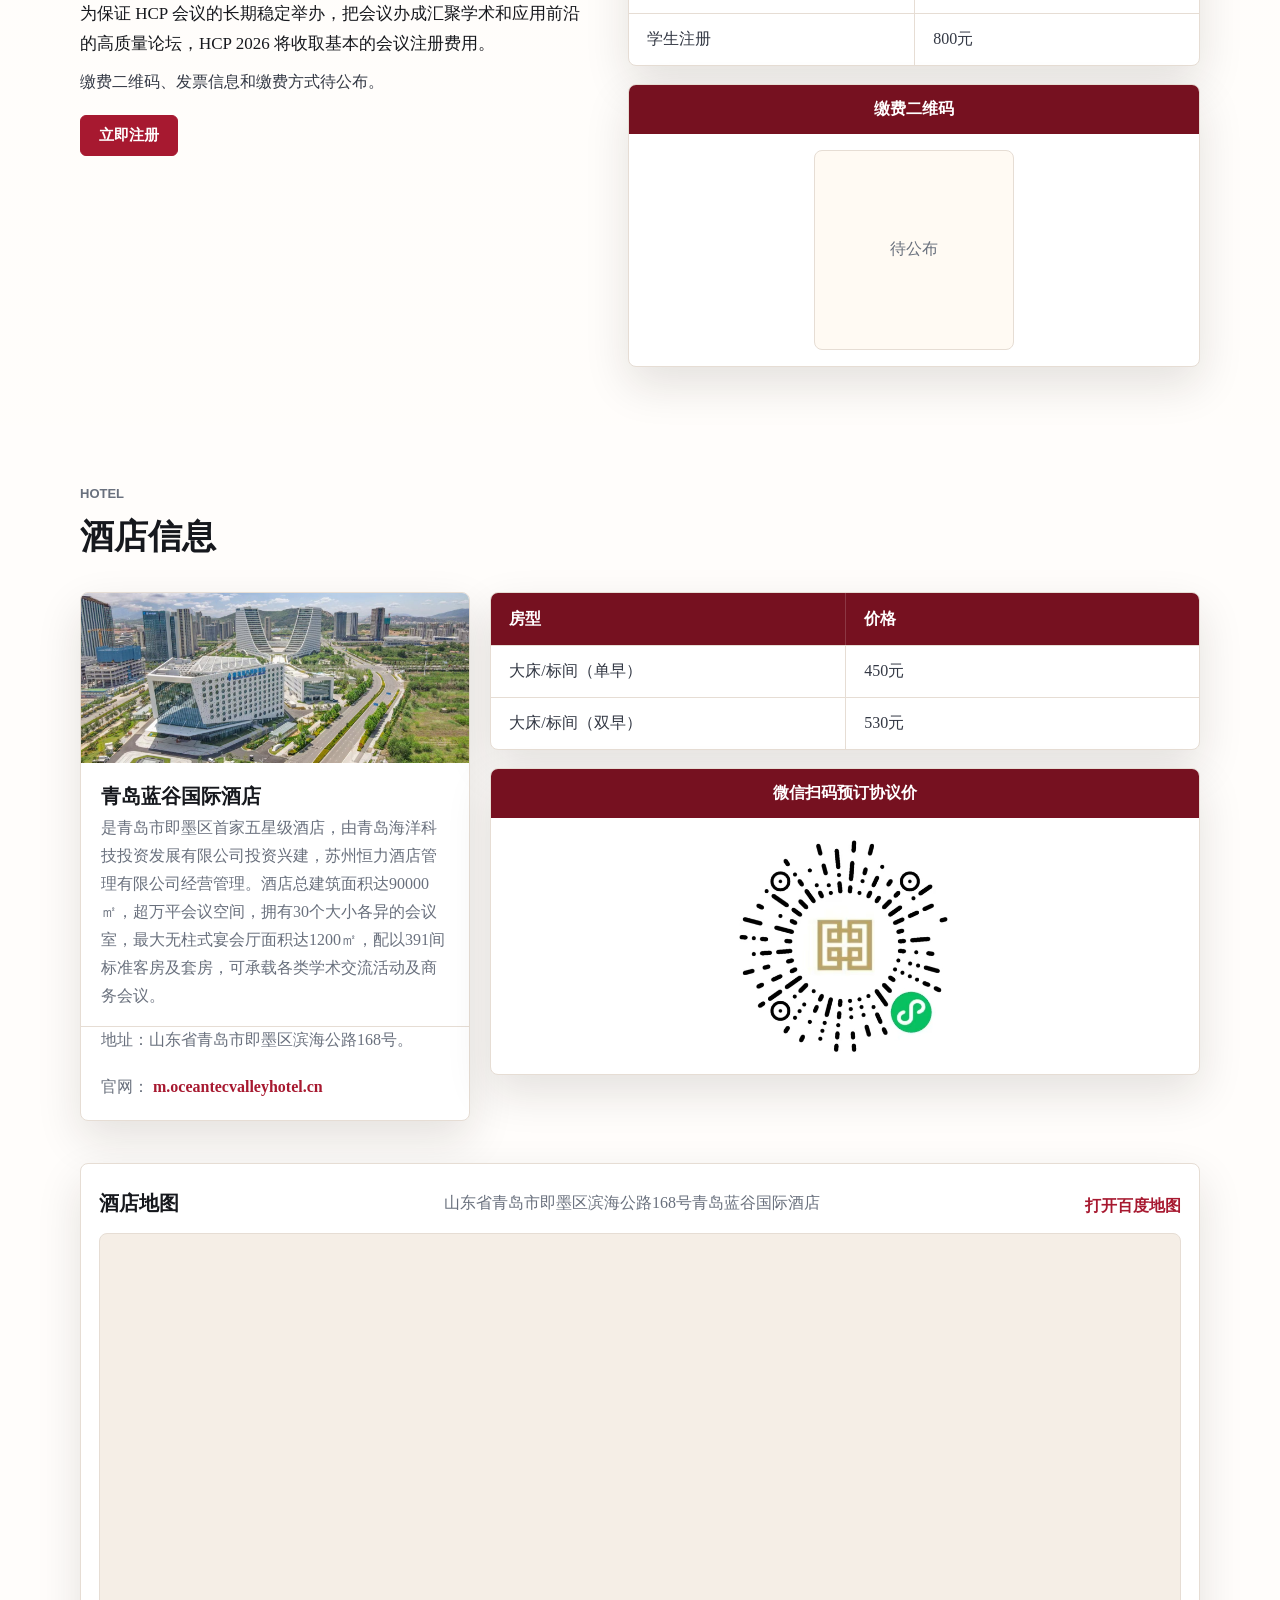
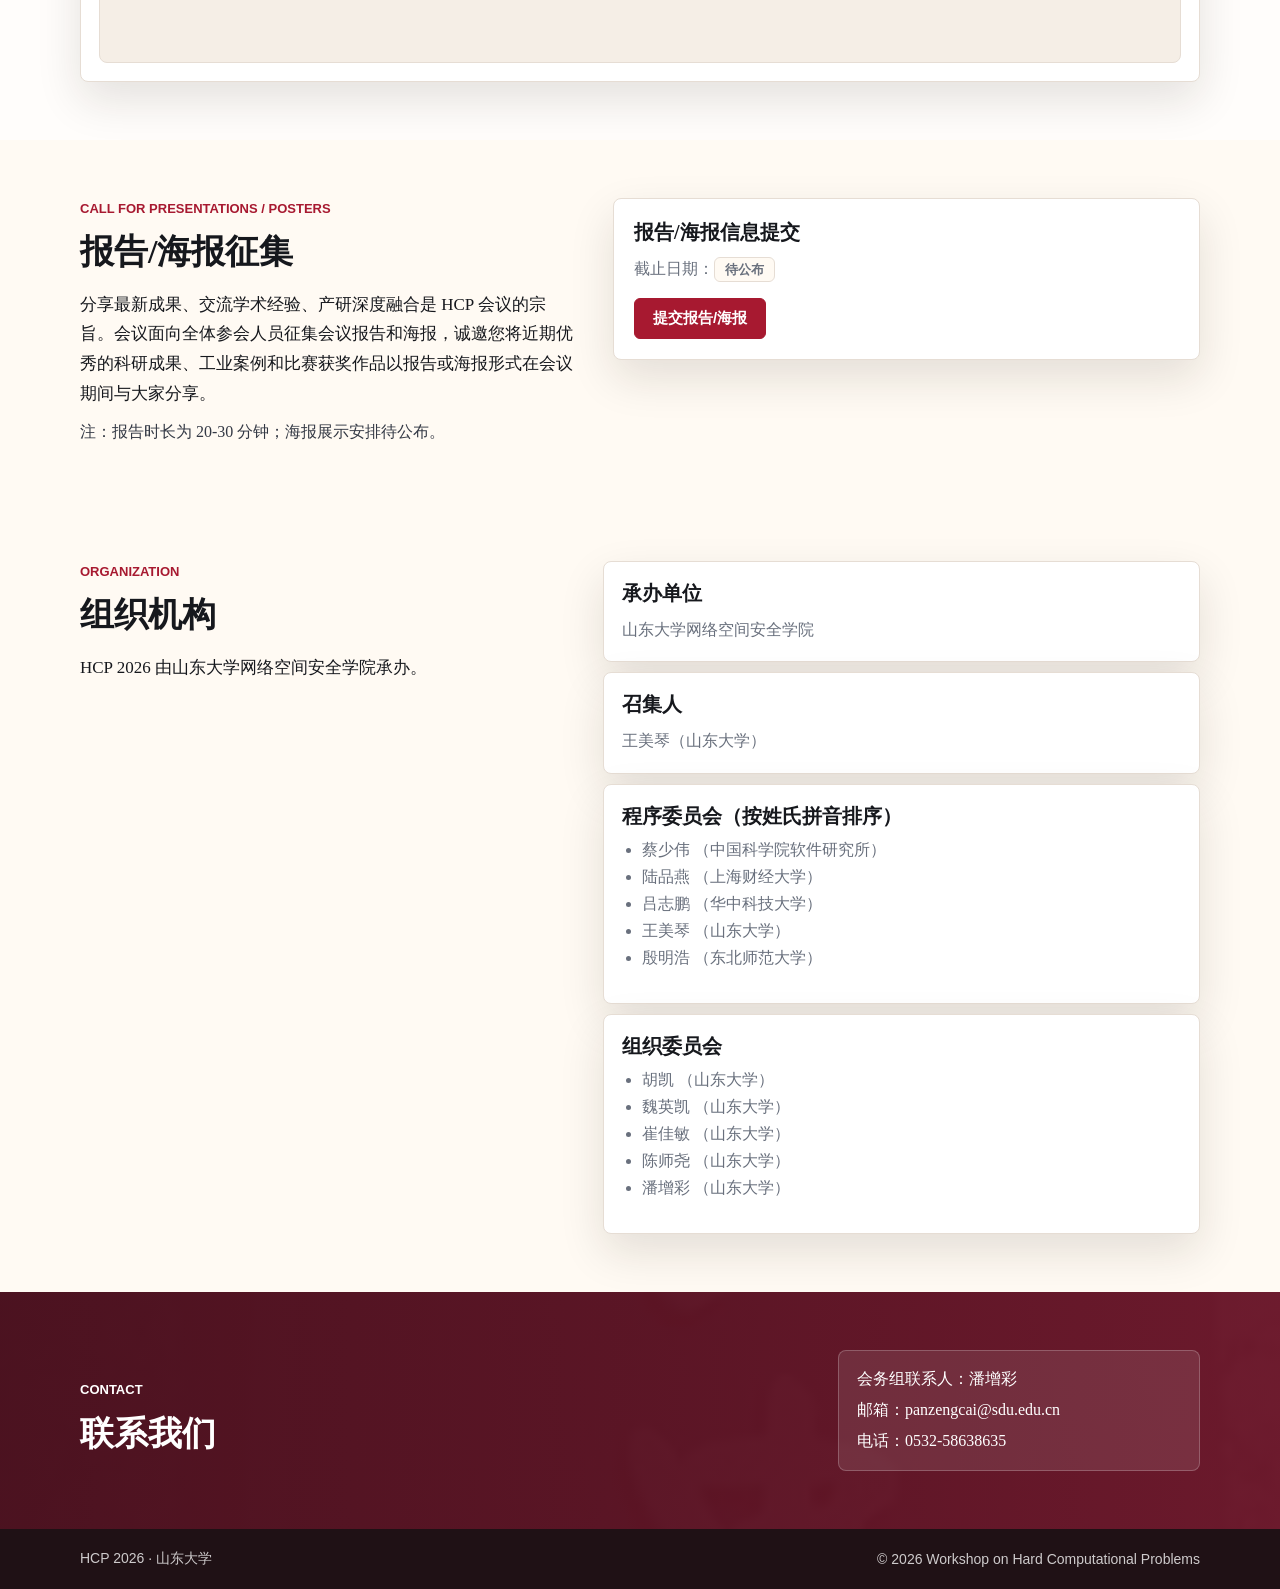
==== commit 8ae37cd0: "Activate registration and call-for-papers submission links (wjx forms) - registration button -> http" ====
--- a/index.html
+++ b/index.html
@@ -240,9 +240,9 @@
               为保证 HCP 会议的长期稳定举办，把会议办成汇聚学术和应用前沿的高质量论坛，HCP 2026 将收取基本的会议注册费用。
             </p>
             <p>
-              注册入口、费用、缴费二维码、发票信息和缴费方式待公布。
-            </p>
-            <span class="button primary dark disabled" aria-disabled="true">注册链接待发布</span>
+              缴费二维码、发票信息和缴费方式待公布。
+            </p>
+            <a class="button primary dark" href="https://v.wjx.cn/vm/t15EN56.aspx" target="_blank" rel="noreferrer">立即注册</a>
           </div>
           <div class="reg-right">
             <div class="fee-table" role="table" aria-label="注册费用">
@@ -349,7 +349,7 @@
           <div class="placeholder-card">
             <h3>报告/海报信息提交</h3>
             <p>截止日期：<span class="tba">待公布</span></p>
-            <span class="button primary dark disabled" aria-disabled="true">提交入口待发布</span>
+            <a class="button primary dark" href="https://v.wjx.cn/vm/Qs8e9X1.aspx" target="_blank" rel="noreferrer">提交报告/海报</a>
           </div>
         </div>
       </section>
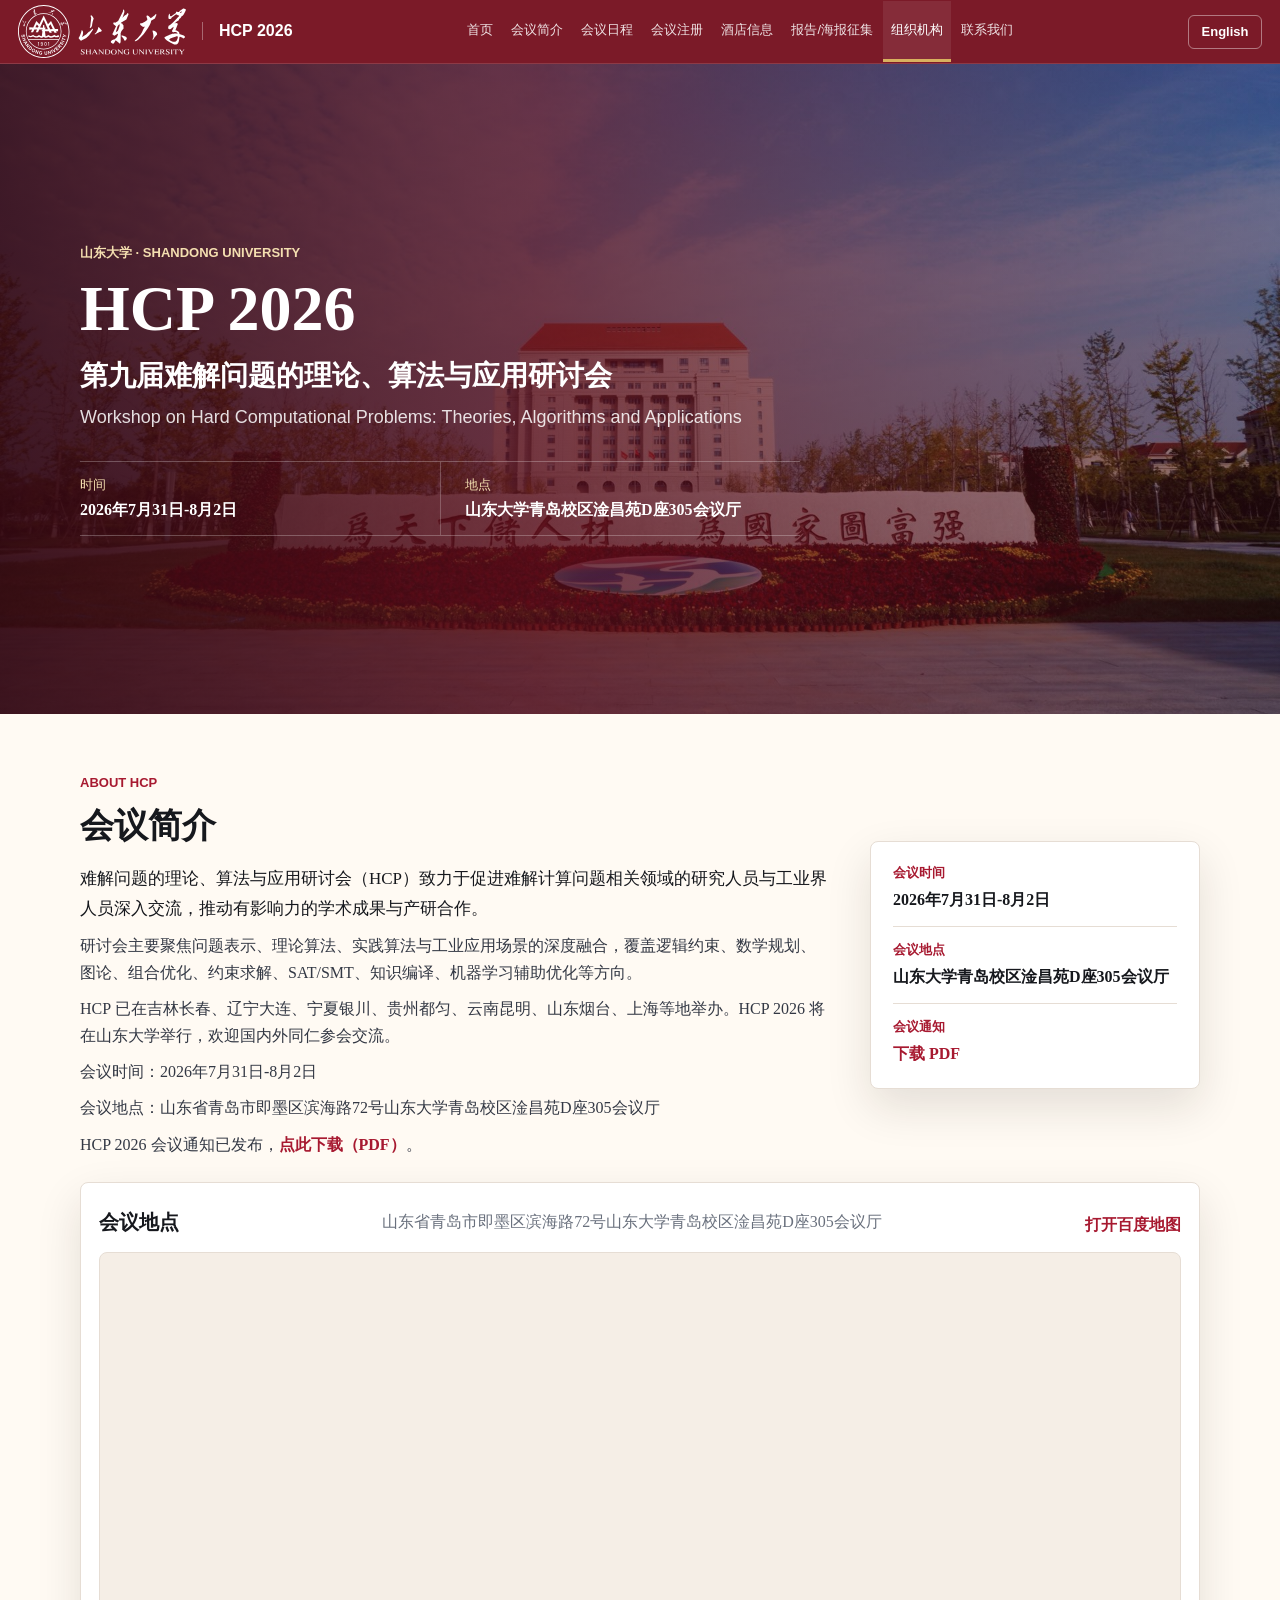
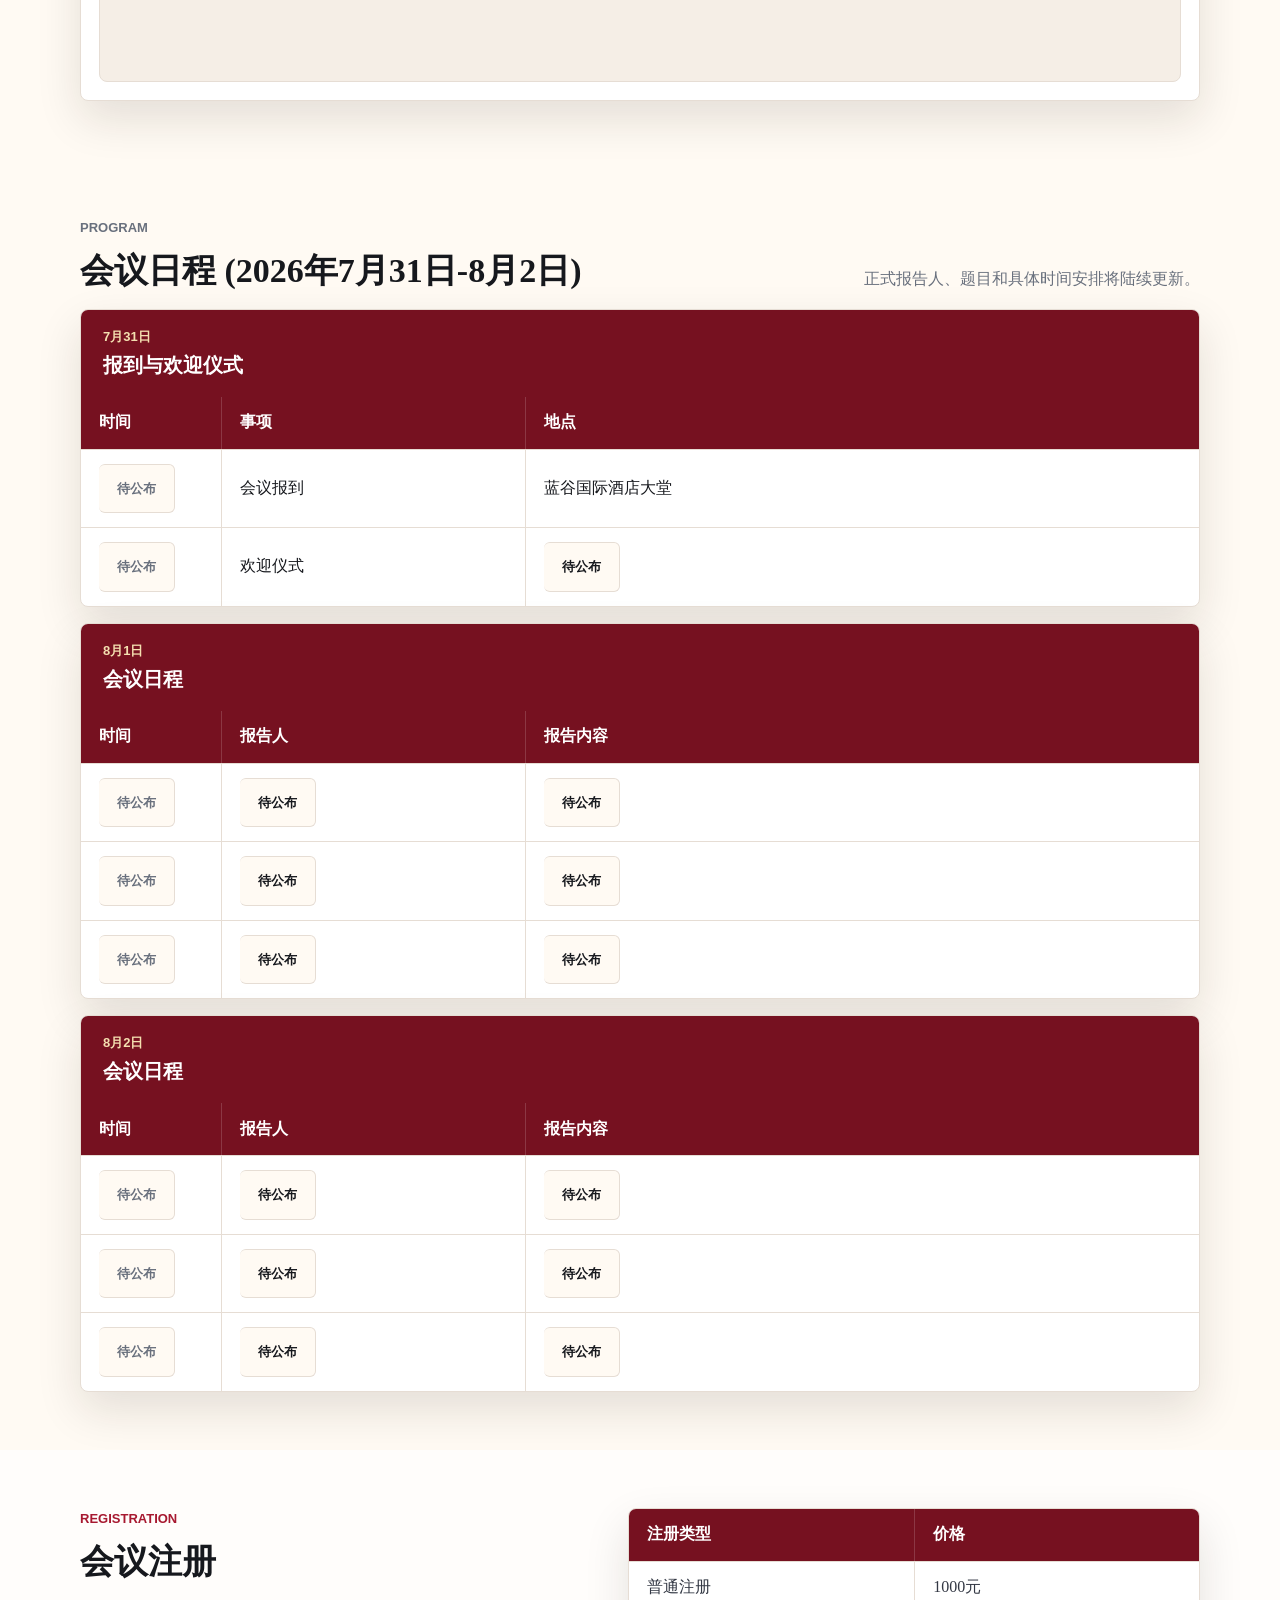
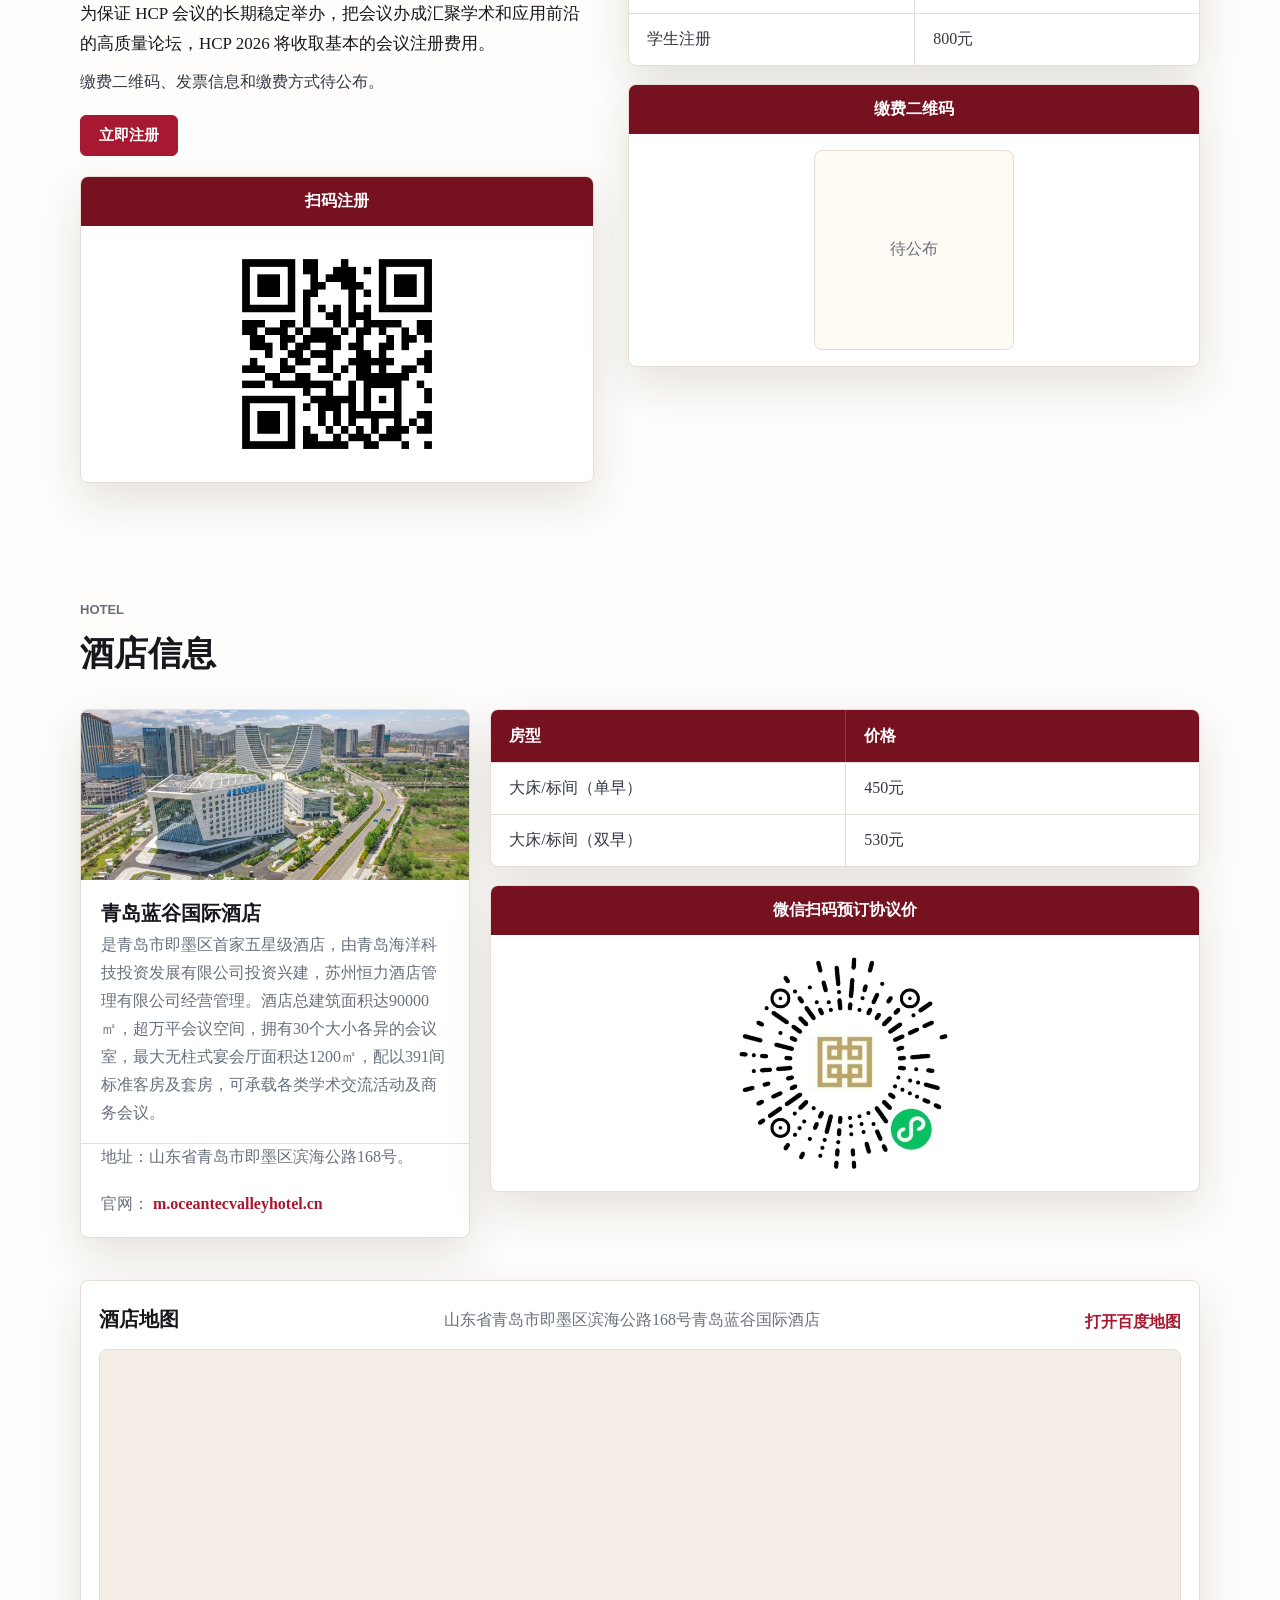
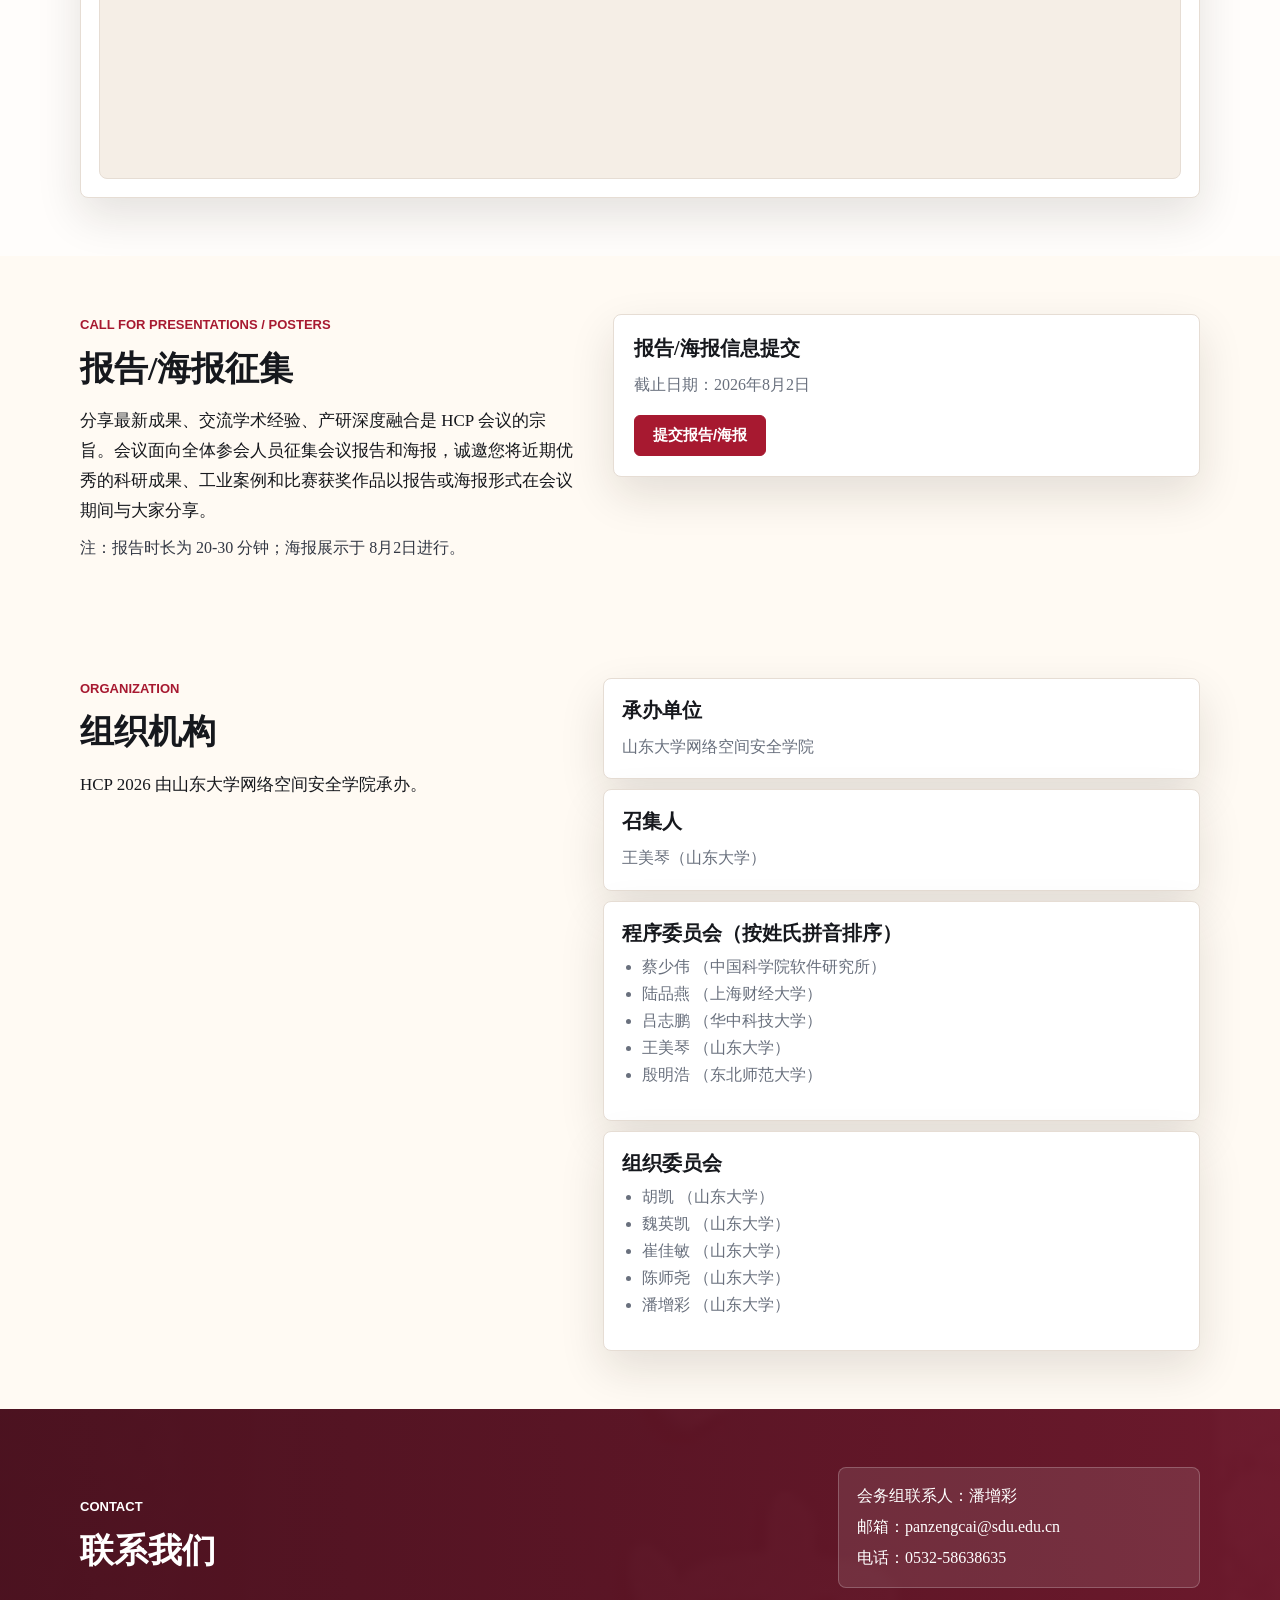
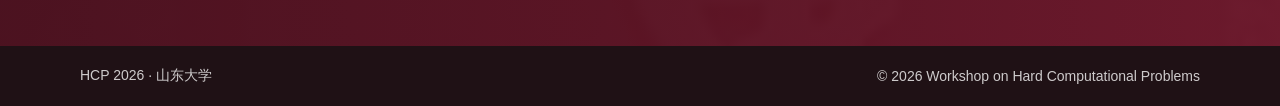
==== commit 27aea315: "CFP: set deadline + poster date to Aug 2; add registration QR below the register button - CFP 截止日期/D" ====
--- a/index.html
+++ b/index.html
@@ -243,6 +243,10 @@
               缴费二维码、发票信息和缴费方式待公布。
             </p>
             <a class="button primary dark" href="https://v.wjx.cn/vm/t15EN56.aspx" target="_blank" rel="noreferrer">立即注册</a>
+            <div class="hotel-booking">
+              <div class="hotel-booking-head">扫码注册</div>
+              <img src="assets/register-qr.png" alt="会议注册二维码" />
+            </div>
           </div>
           <div class="reg-right">
             <div class="fee-table" role="table" aria-label="注册费用">
@@ -343,12 +347,12 @@
               分享最新成果、交流学术经验、产研深度融合是 HCP 会议的宗旨。会议面向全体参会人员征集会议报告和海报，诚邀您将近期优秀的科研成果、工业案例和比赛获奖作品以报告或海报形式在会议期间与大家分享。
             </p>
             <p>
-              注：报告时长为 20-30 分钟；海报展示安排待公布。
+              注：报告时长为 20-30 分钟；海报展示于 8月2日进行。
             </p>
           </div>
           <div class="placeholder-card">
             <h3>报告/海报信息提交</h3>
-            <p>截止日期：<span class="tba">待公布</span></p>
+            <p>截止日期：2026年8月2日</p>
             <a class="button primary dark" href="https://v.wjx.cn/vm/Qs8e9X1.aspx" target="_blank" rel="noreferrer">提交报告/海报</a>
           </div>
         </div>
--- a/styles.css
+++ b/styles.css
@@ -765,6 +765,10 @@
   margin: 18px auto;
 }
 
+.button + .hotel-booking {
+  margin-top: 20px;
+}
+
 .qr-placeholder {
   display: flex;
   align-items: center;
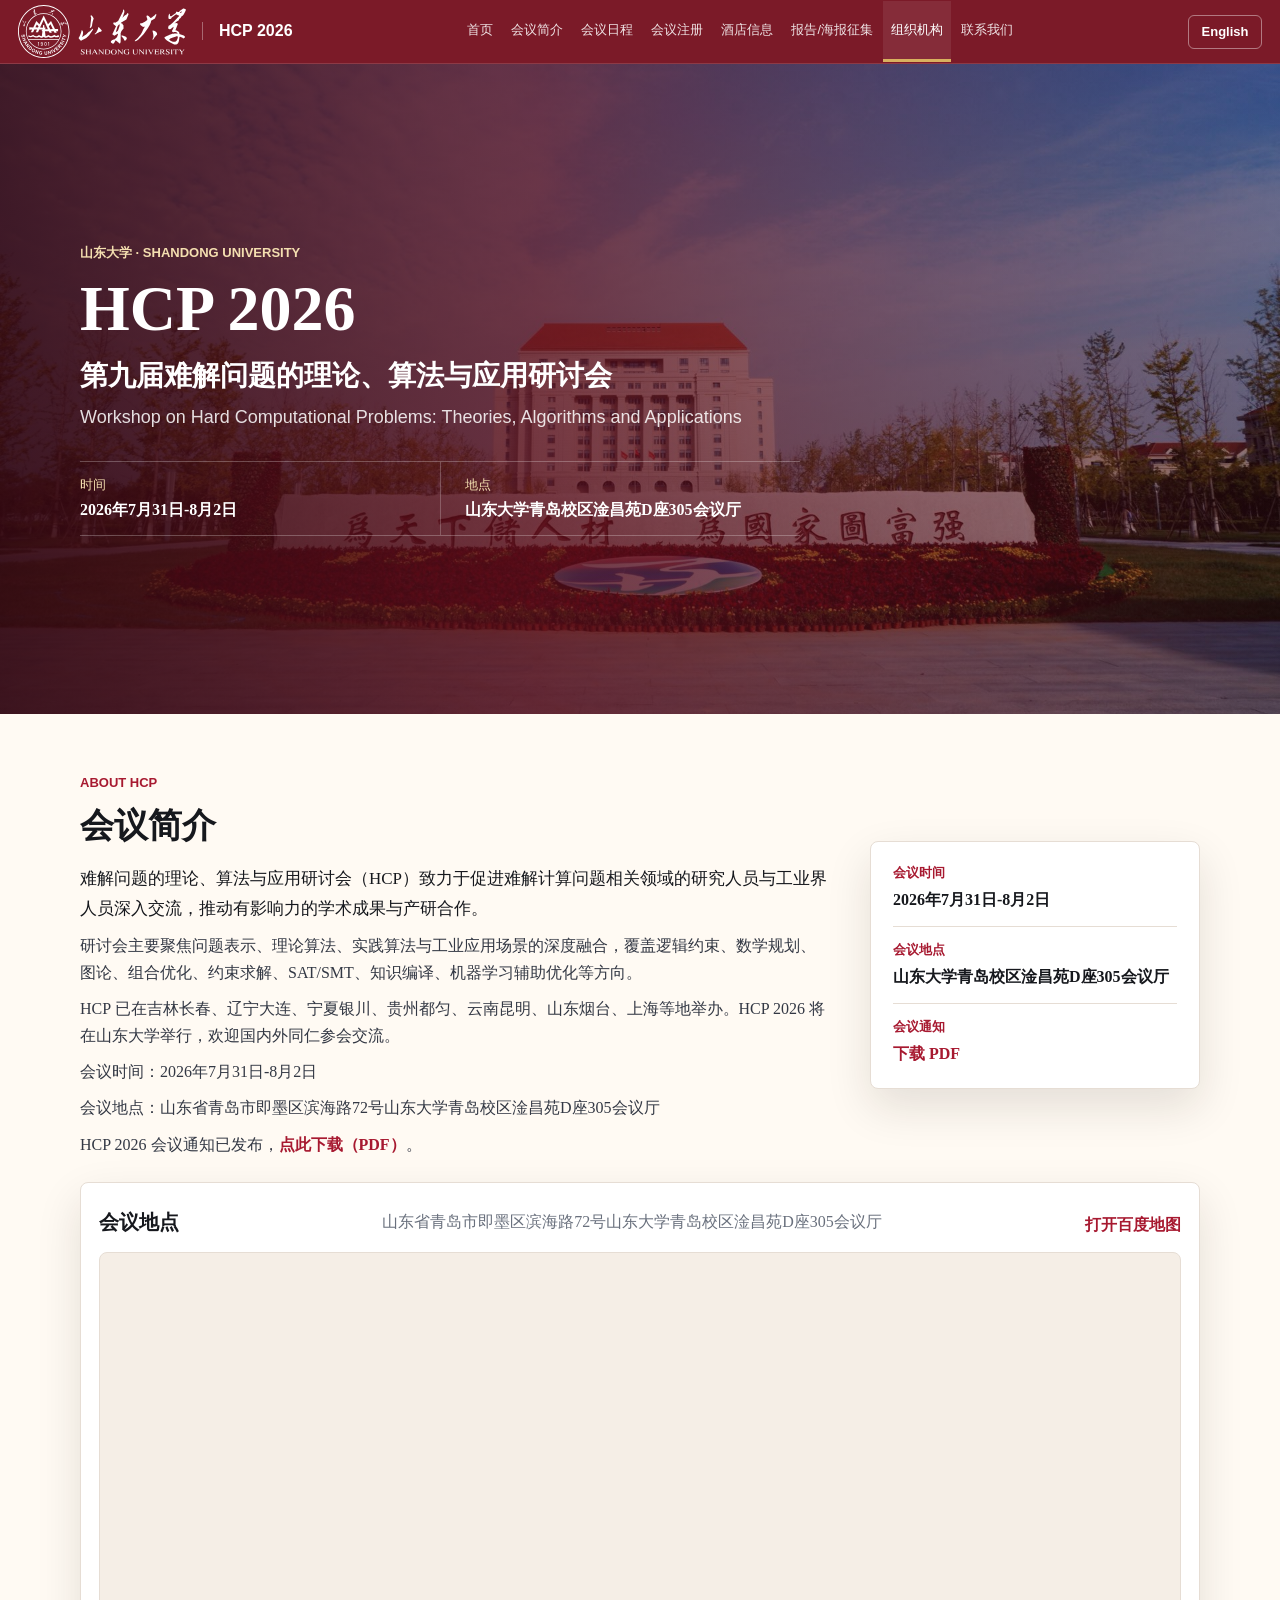
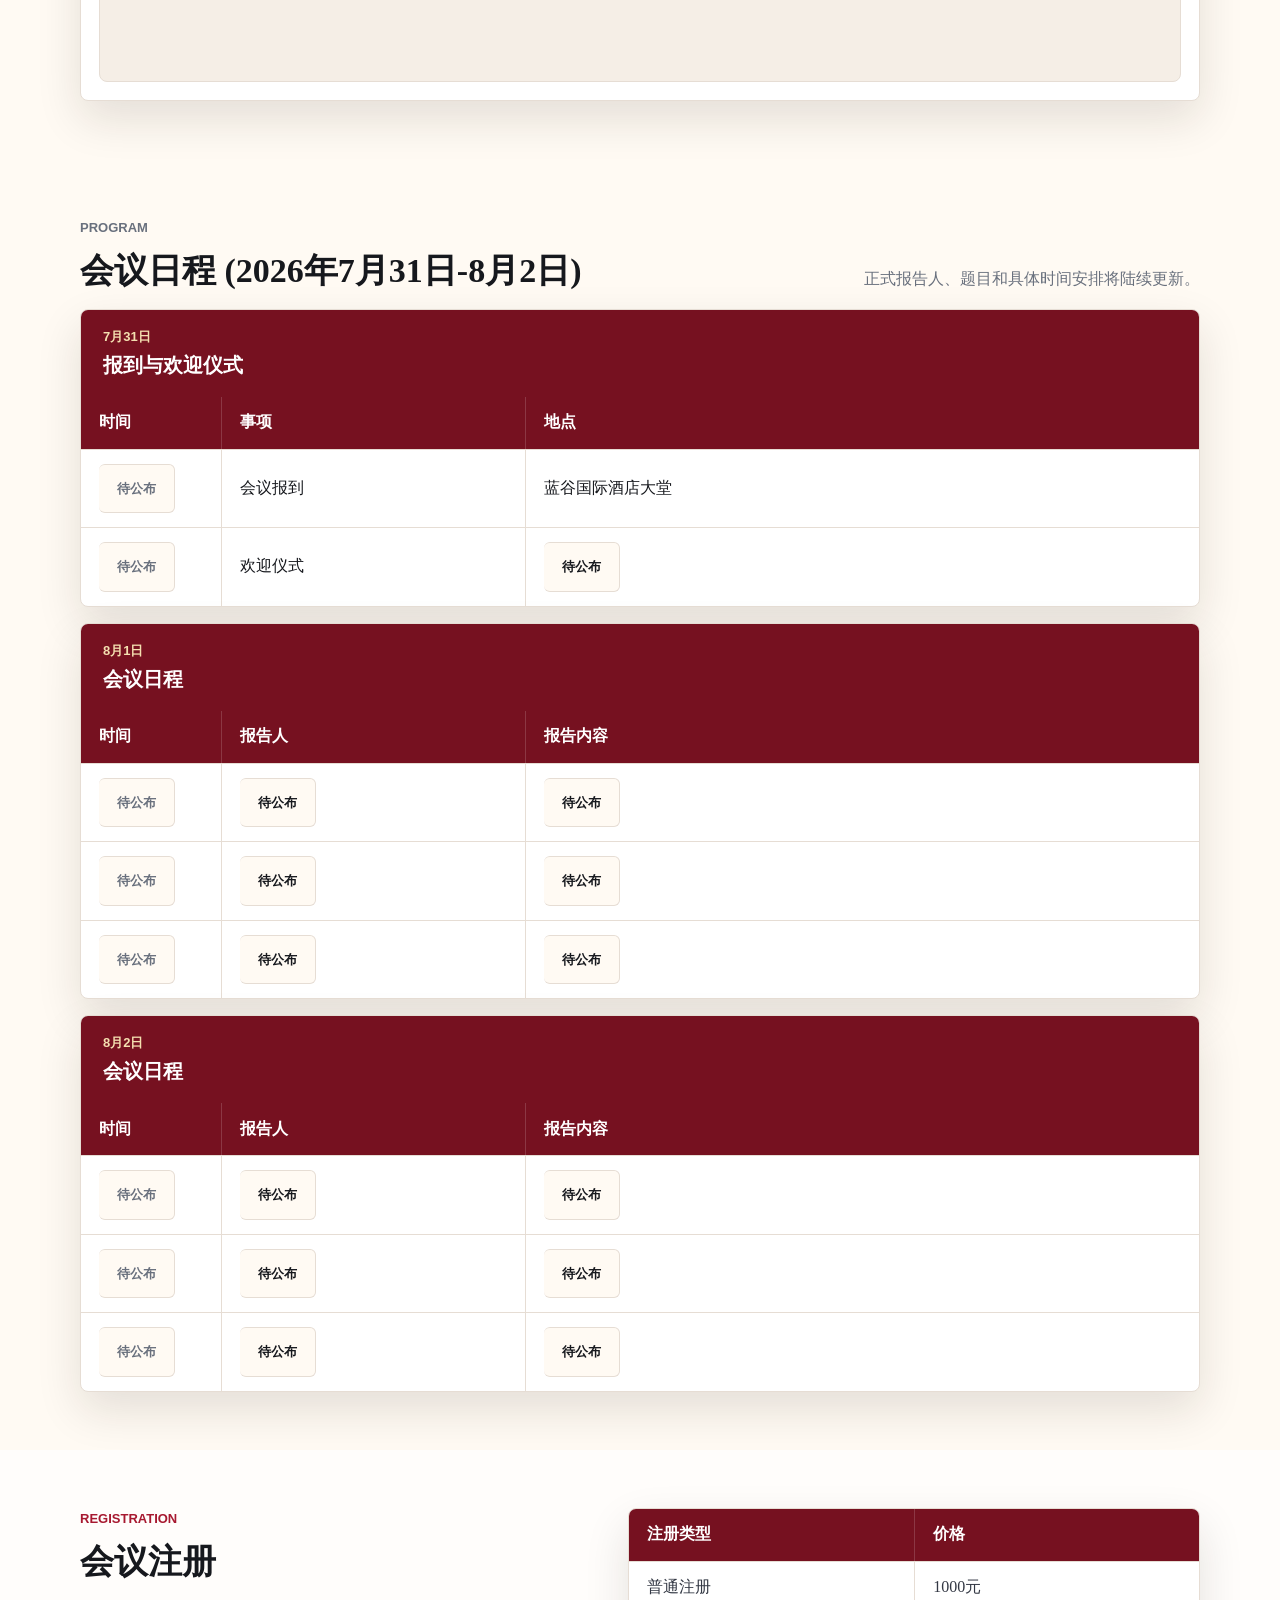
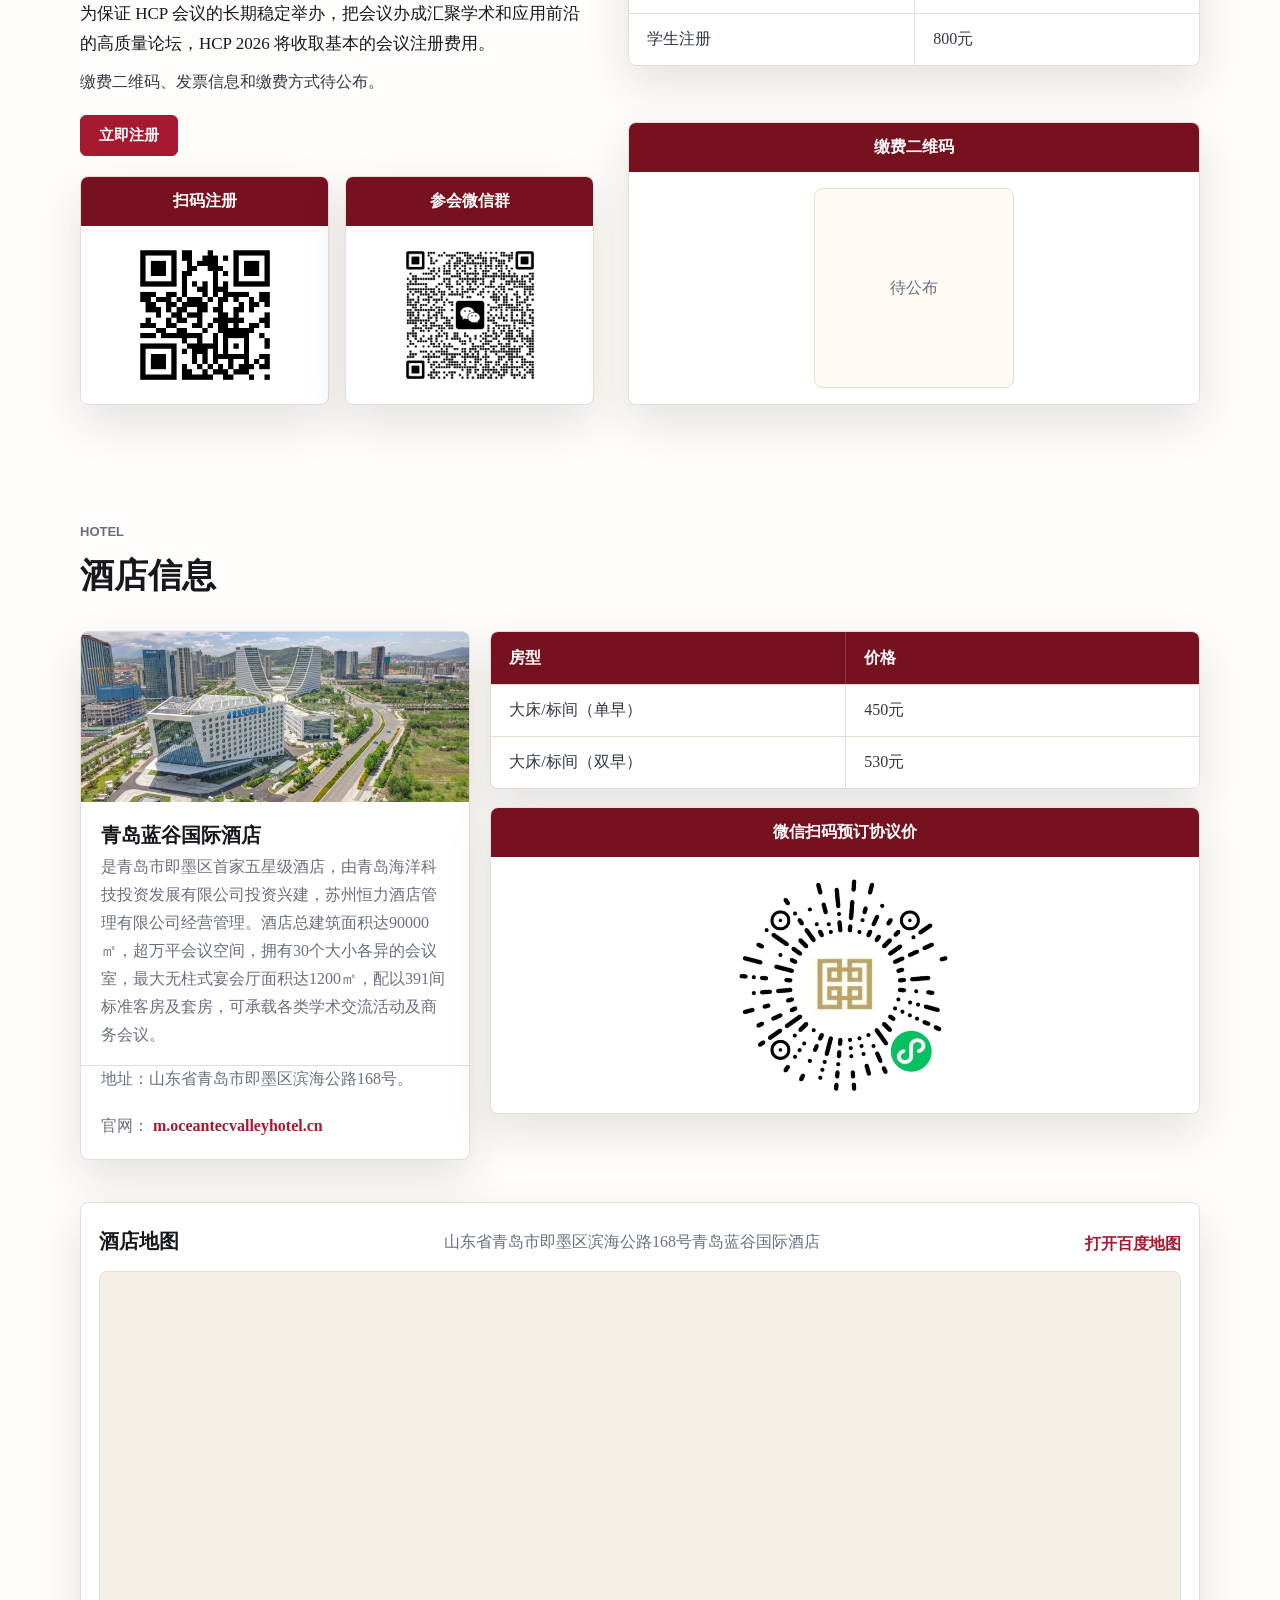
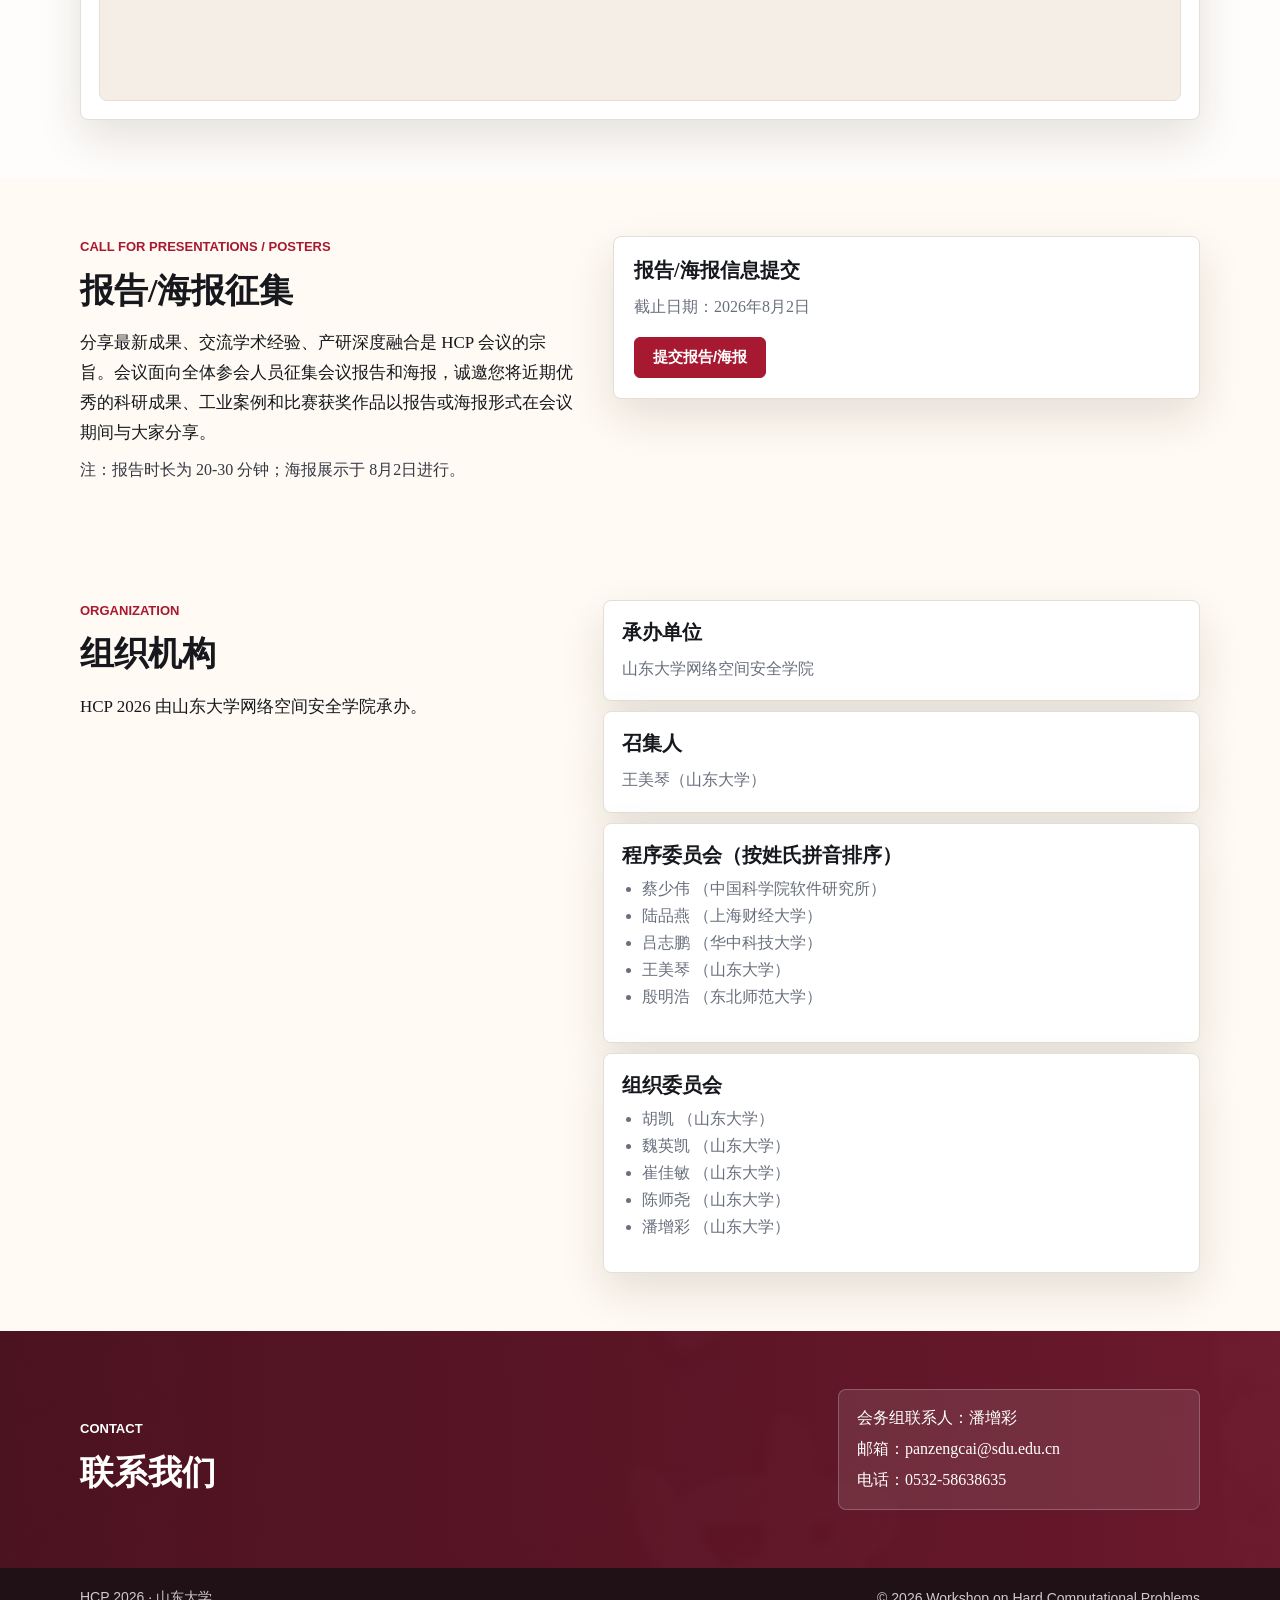
==== commit edb4535a: "Add the participant WeChat-group QR beside the registration QR - crop HCPJun10 down to just the squa" ====
--- a/index.html
+++ b/index.html
@@ -243,9 +243,15 @@
               缴费二维码、发票信息和缴费方式待公布。
             </p>
             <a class="button primary dark" href="https://v.wjx.cn/vm/t15EN56.aspx" target="_blank" rel="noreferrer">立即注册</a>
-            <div class="hotel-booking">
-              <div class="hotel-booking-head">扫码注册</div>
-              <img src="assets/register-qr.png" alt="会议注册二维码" />
+            <div class="reg-qr-row">
+              <div class="hotel-booking">
+                <div class="hotel-booking-head">扫码注册</div>
+                <img src="assets/register-qr.png" alt="会议注册二维码" />
+              </div>
+              <div class="hotel-booking">
+                <div class="hotel-booking-head">参会微信群</div>
+                <img src="assets/wechat-group-qr.png" alt="HCP 2026 参会微信群二维码" />
+              </div>
             </div>
           </div>
           <div class="reg-right">
--- a/styles.css
+++ b/styles.css
@@ -587,7 +587,7 @@
   display: grid;
   grid-template-columns: minmax(0, 0.9fr) minmax(420px, 1fr);
   gap: 34px;
-  align-items: start;
+  align-items: stretch;
 }
 
 .registration-layout .button {
@@ -765,8 +765,23 @@
   margin: 18px auto;
 }
 
-.button + .hotel-booking {
+.reg-qr-row {
+  display: grid;
+  grid-template-columns: 1fr 1fr;
+  gap: 16px;
   margin-top: 20px;
+}
+
+.reg-qr-row .hotel-booking img {
+  width: 150px;
+  height: 150px;
+  margin: 14px auto;
+}
+
+@media (max-width: 480px) {
+  .reg-qr-row {
+    grid-template-columns: 1fr;
+  }
 }
 
 .qr-placeholder {
@@ -785,6 +800,7 @@
 .reg-right {
   display: flex;
   flex-direction: column;
+  justify-content: space-between;
   gap: 18px;
 }
 
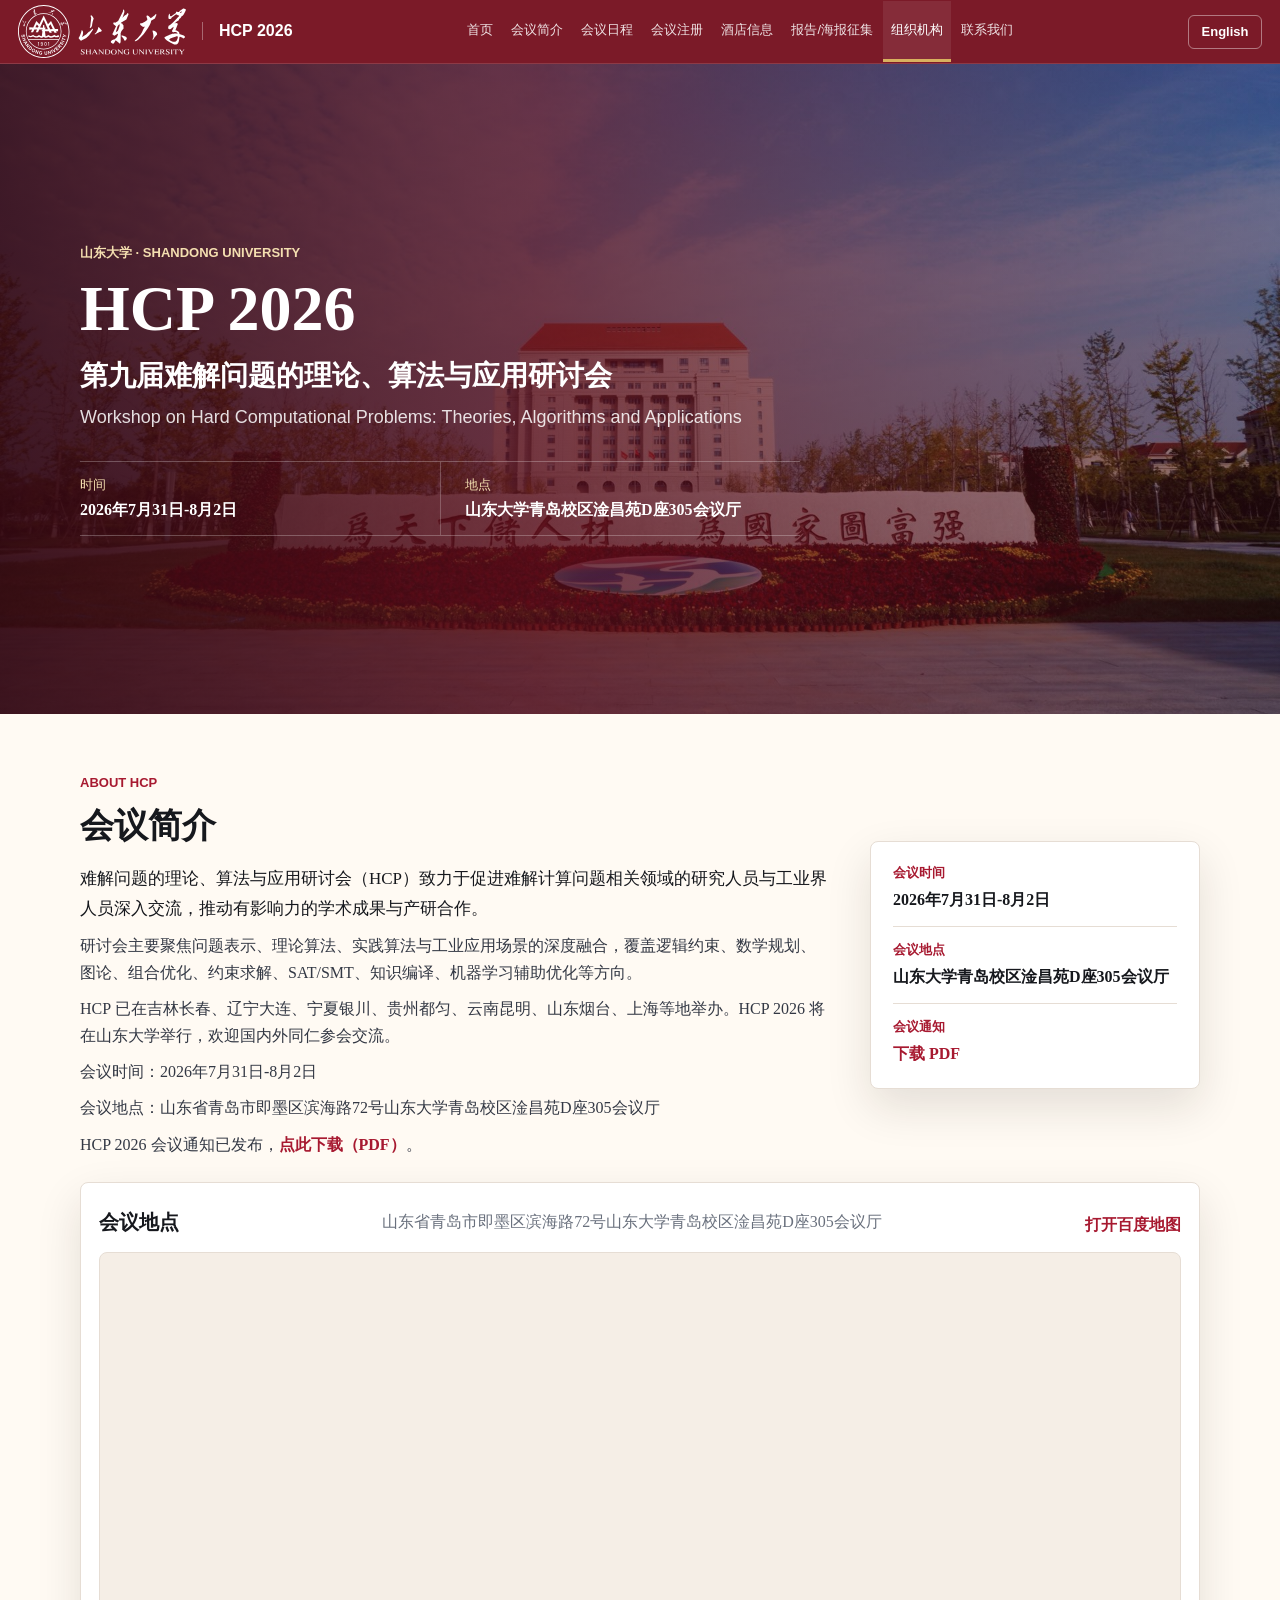
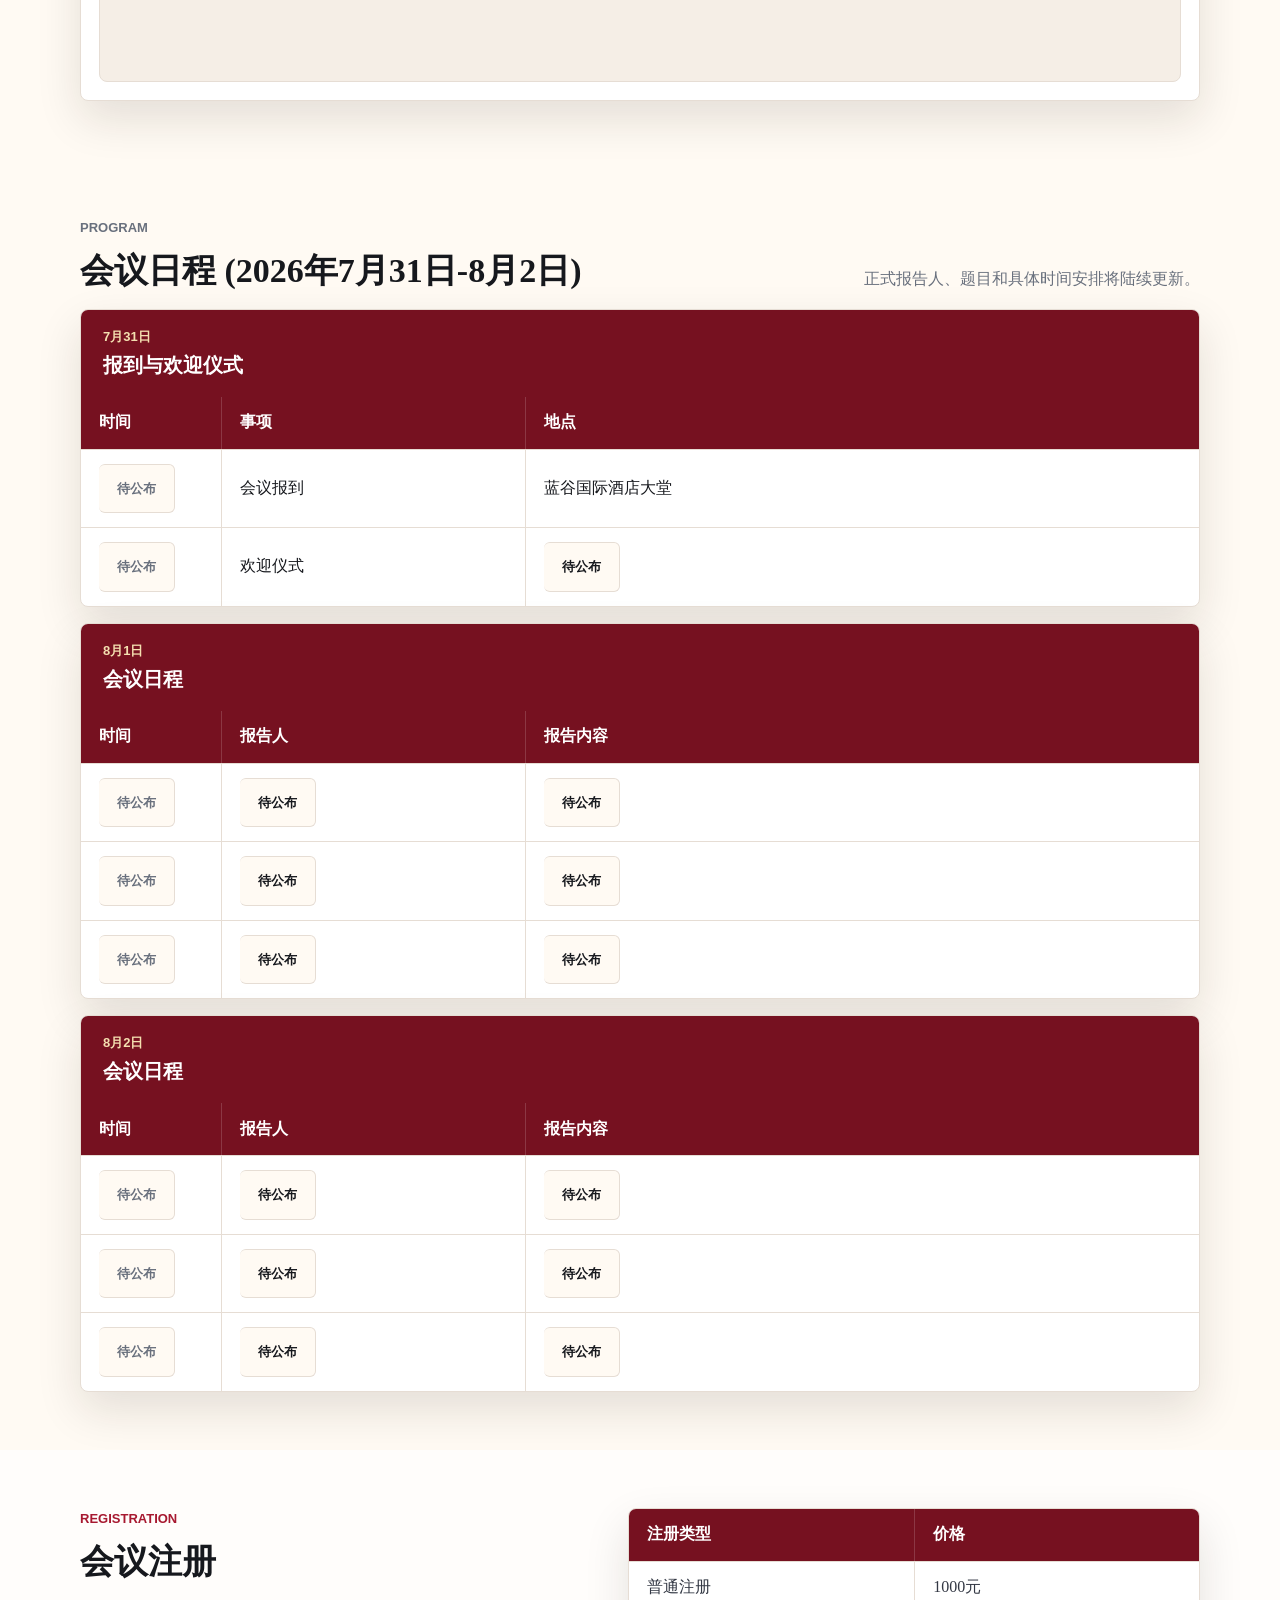
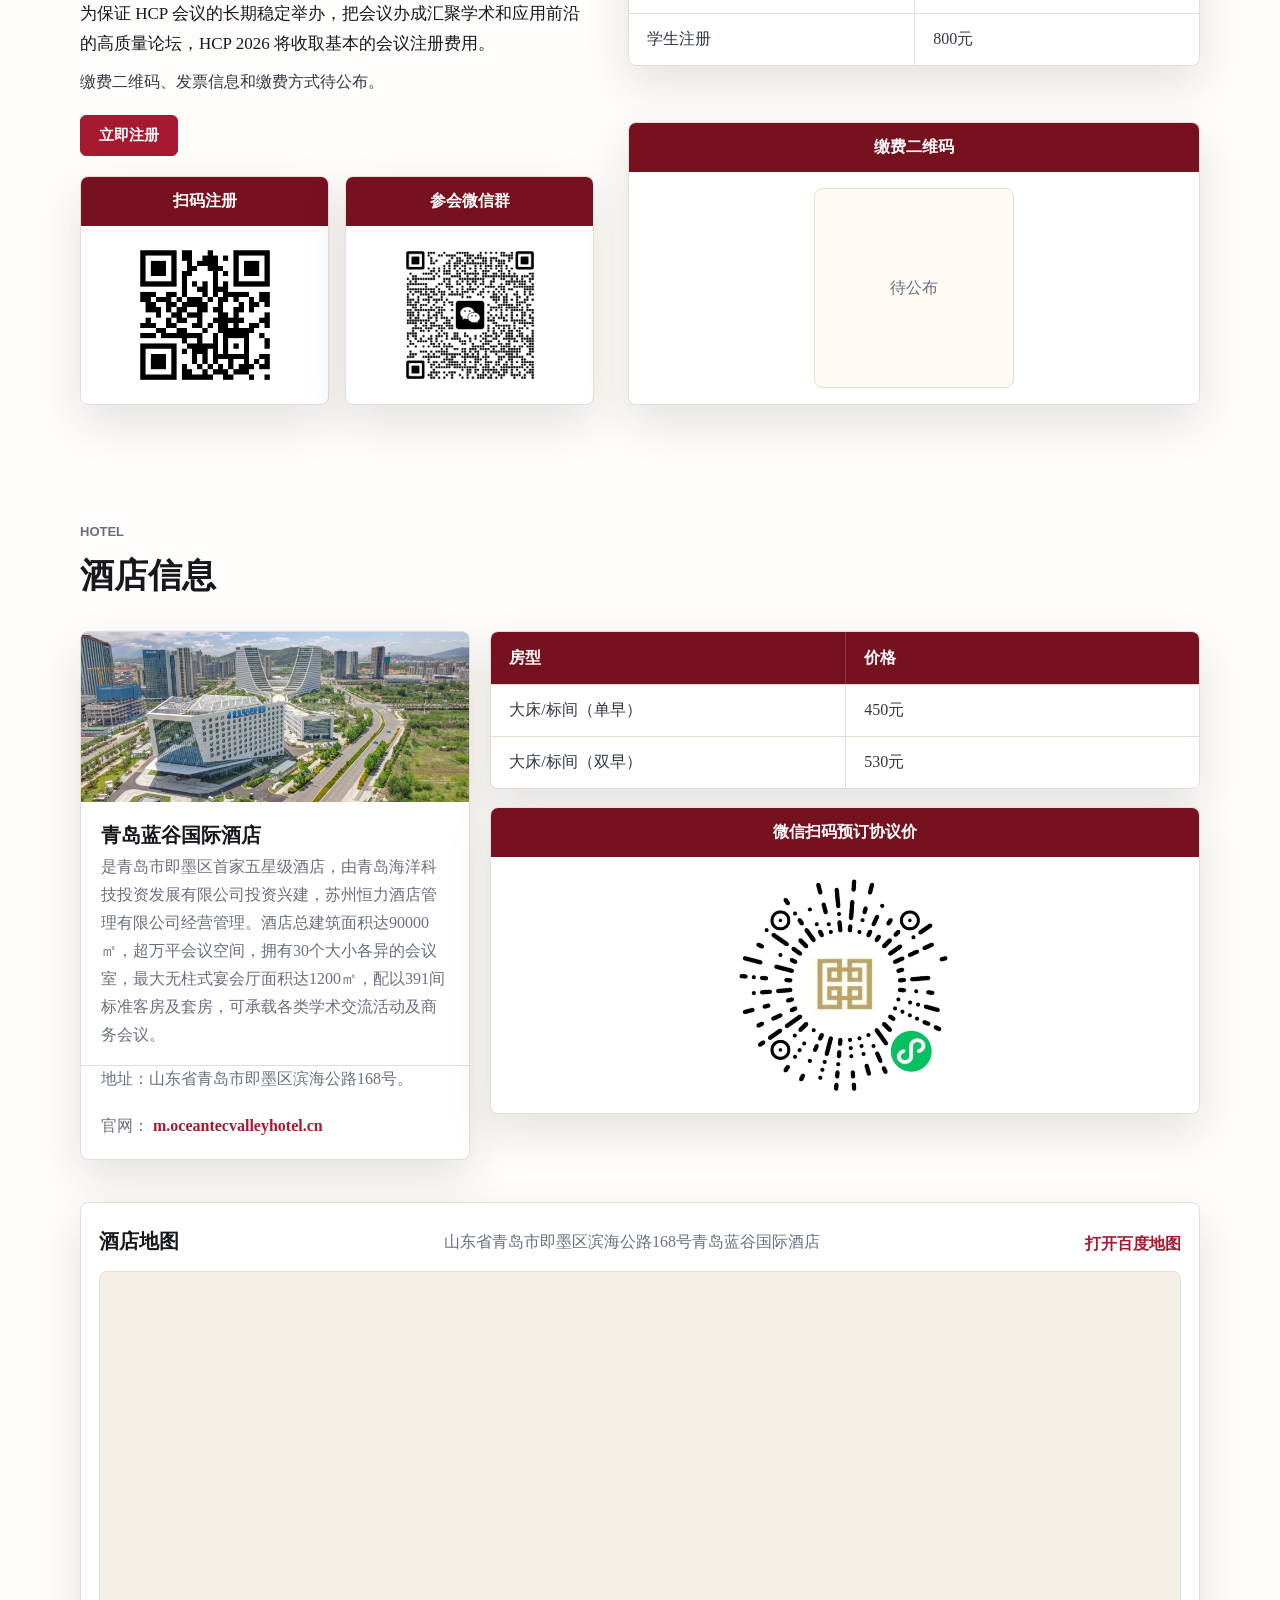
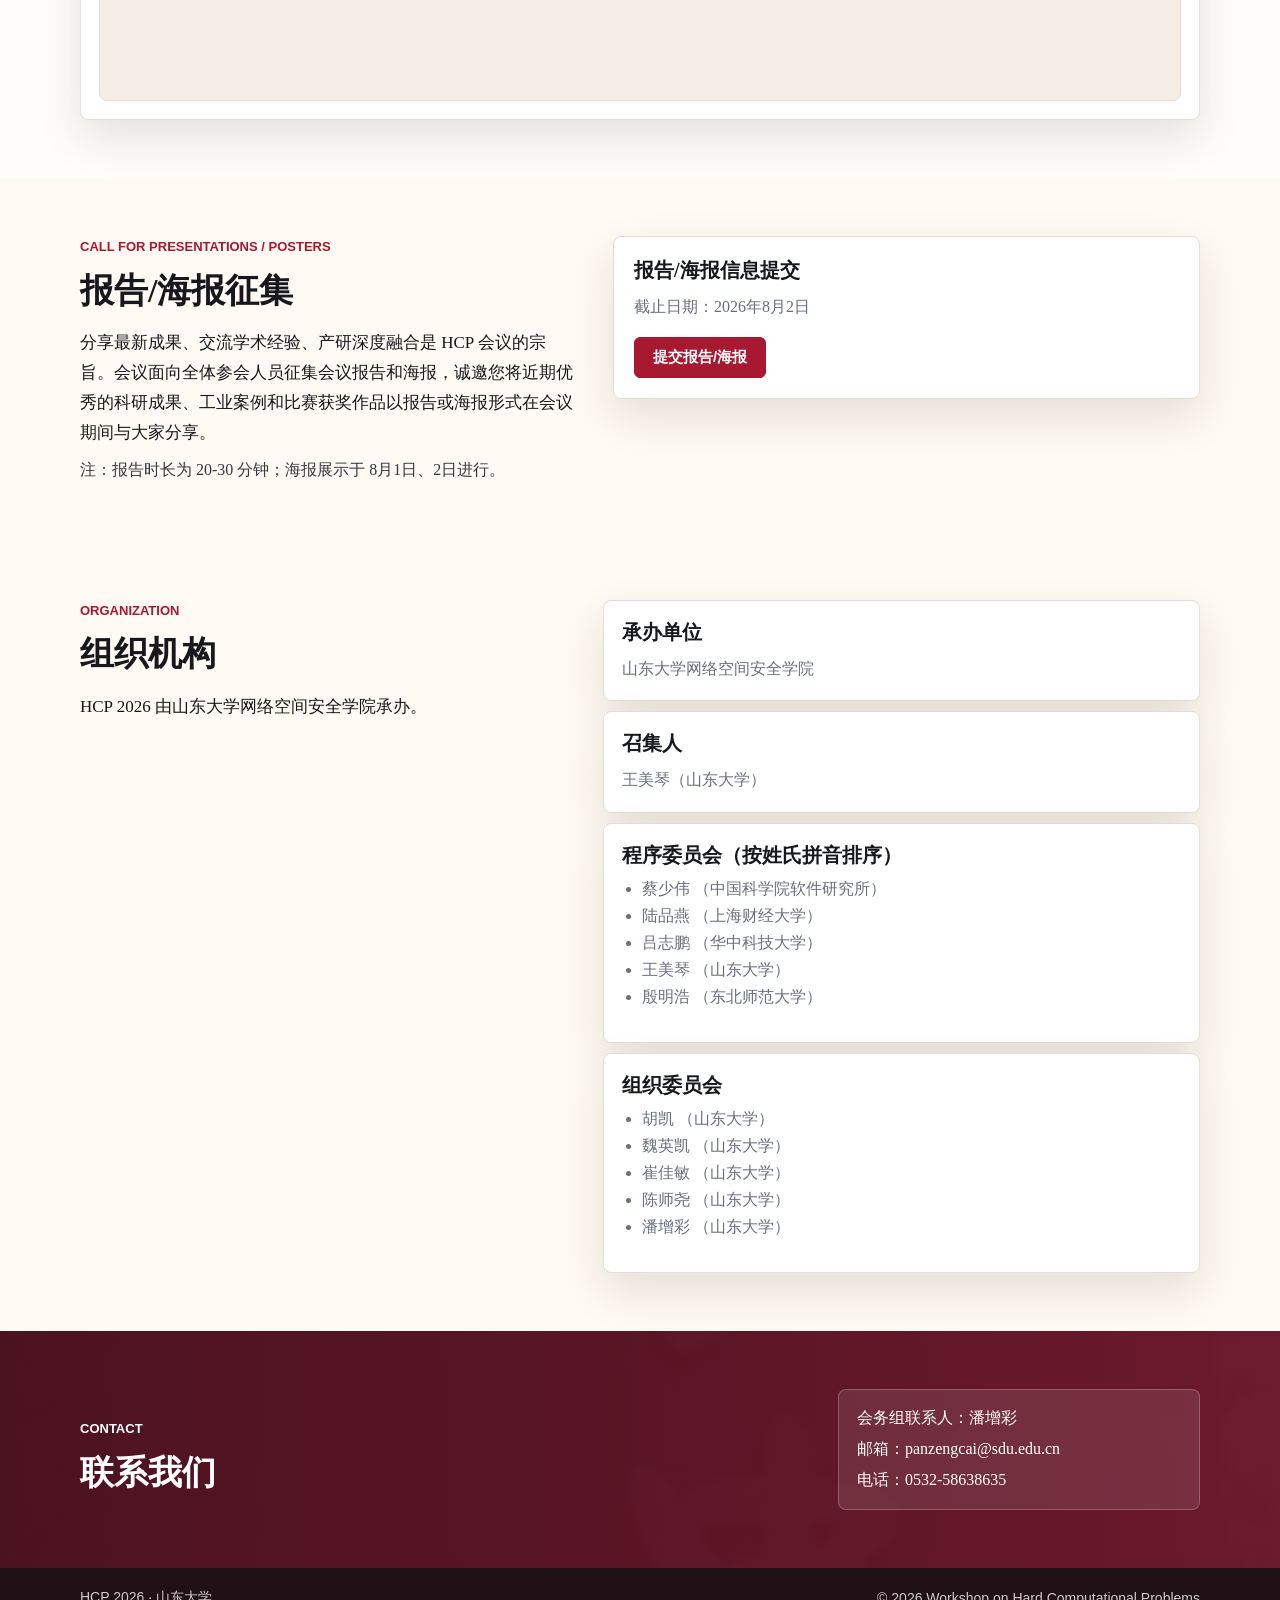
==== commit a00a6b29: "CFP: poster session on August 1-2 (was Aug 2 only)" ====
--- a/index.html
+++ b/index.html
@@ -353,7 +353,7 @@
               分享最新成果、交流学术经验、产研深度融合是 HCP 会议的宗旨。会议面向全体参会人员征集会议报告和海报，诚邀您将近期优秀的科研成果、工业案例和比赛获奖作品以报告或海报形式在会议期间与大家分享。
             </p>
             <p>
-              注：报告时长为 20-30 分钟；海报展示于 8月2日进行。
+              注：报告时长为 20-30 分钟；海报展示于 8月1日、2日进行。
             </p>
           </div>
           <div class="placeholder-card">
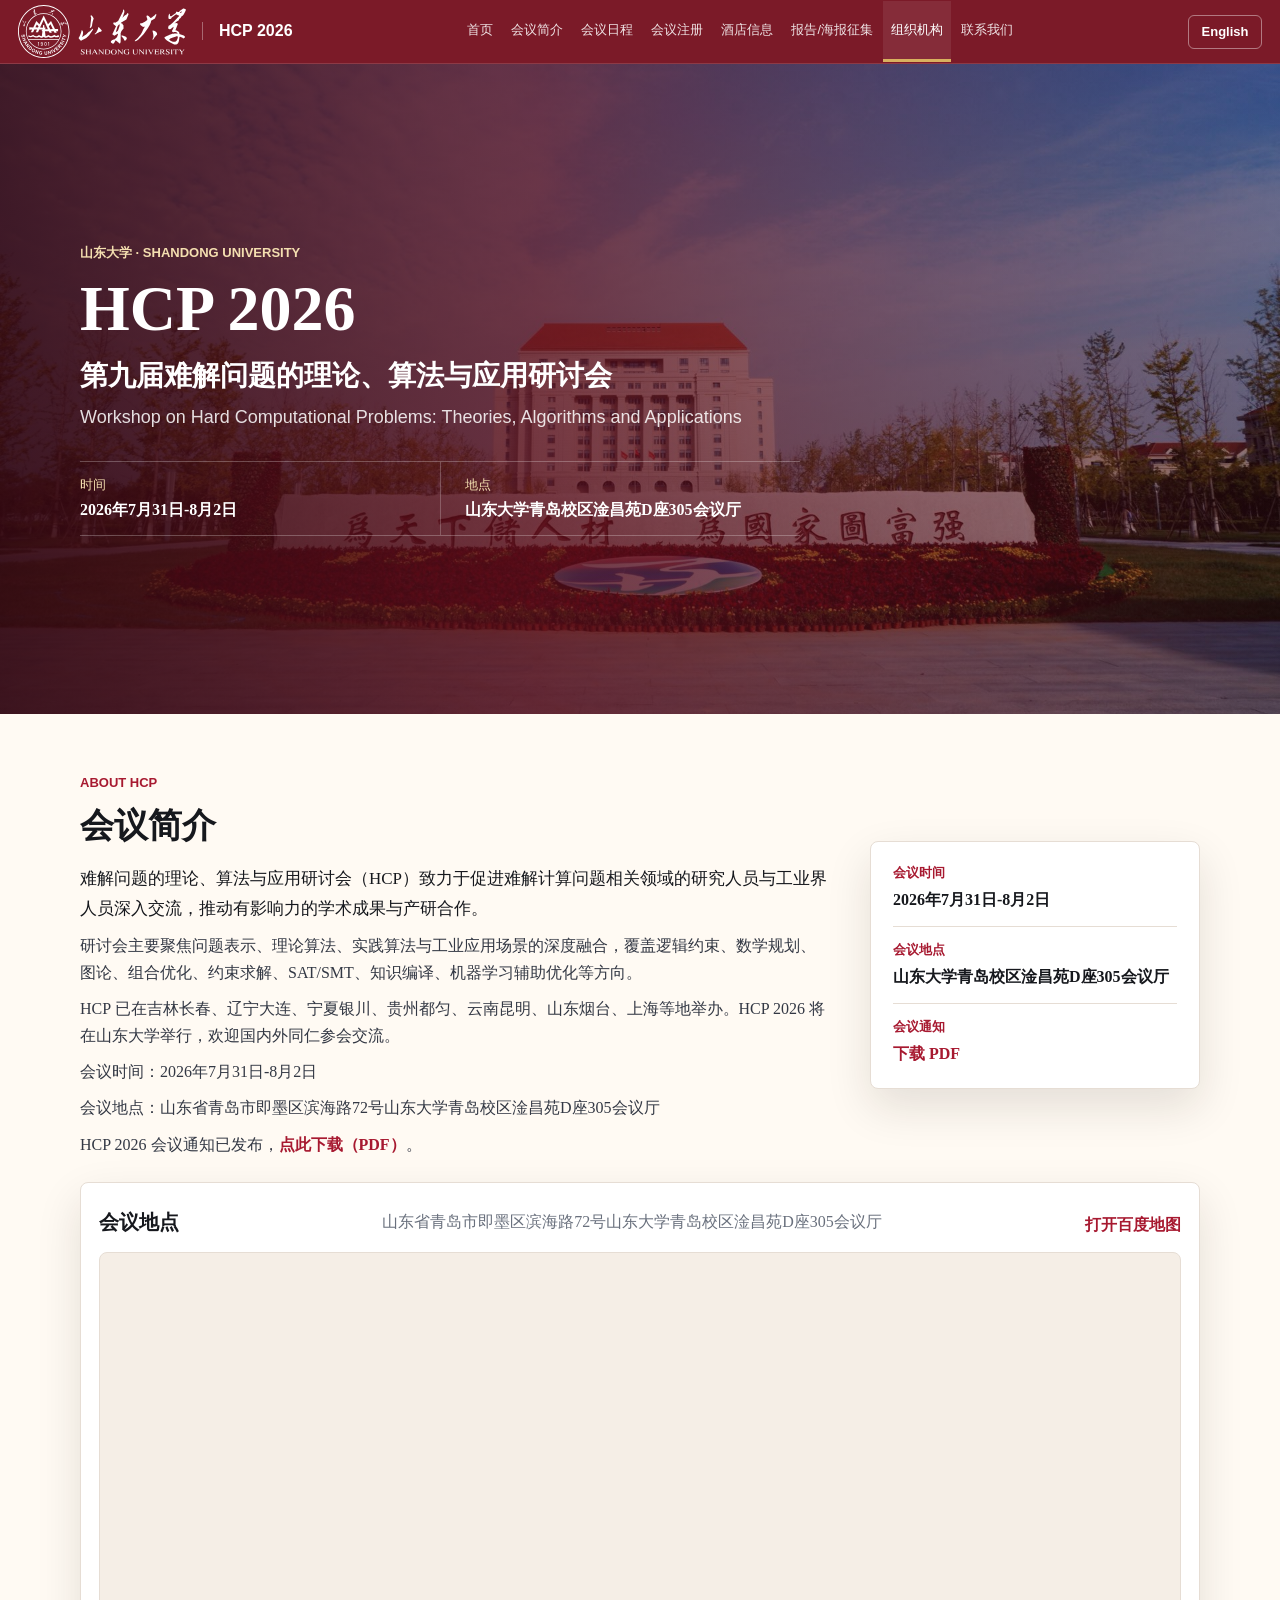
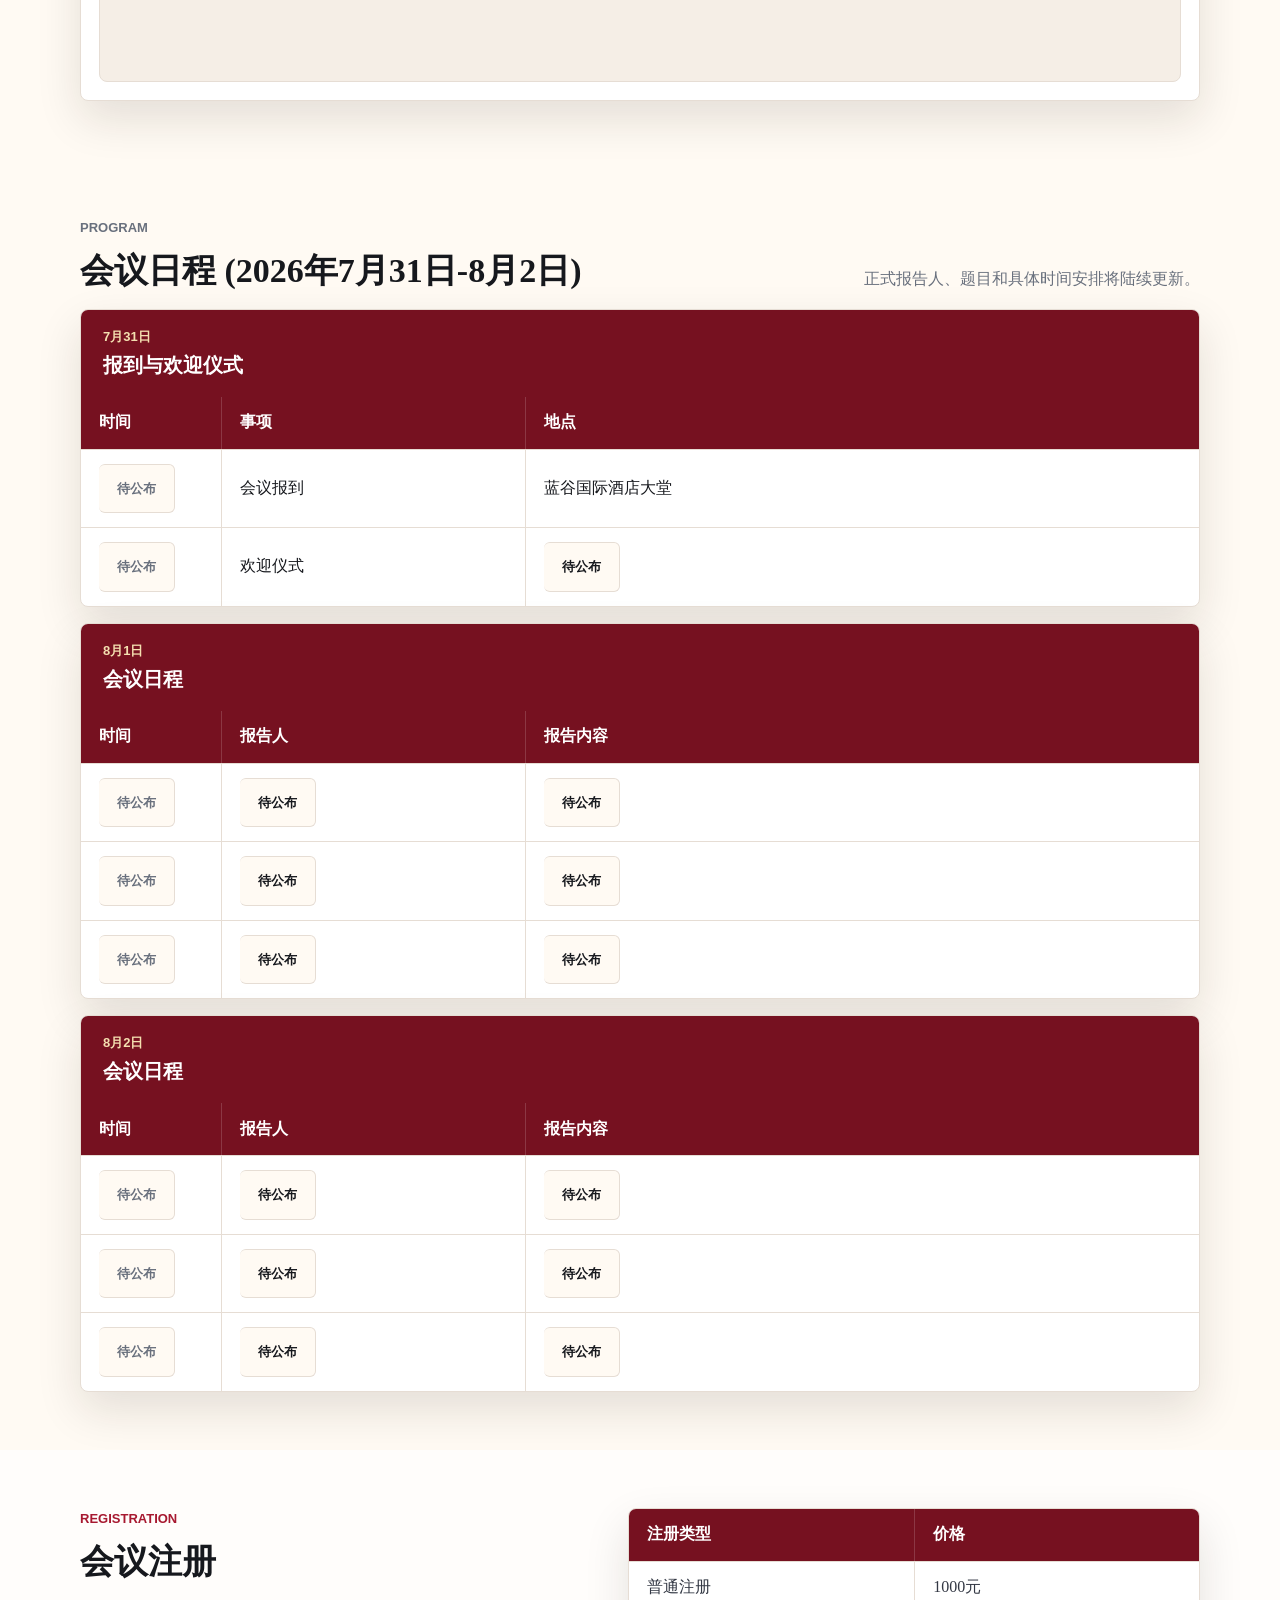
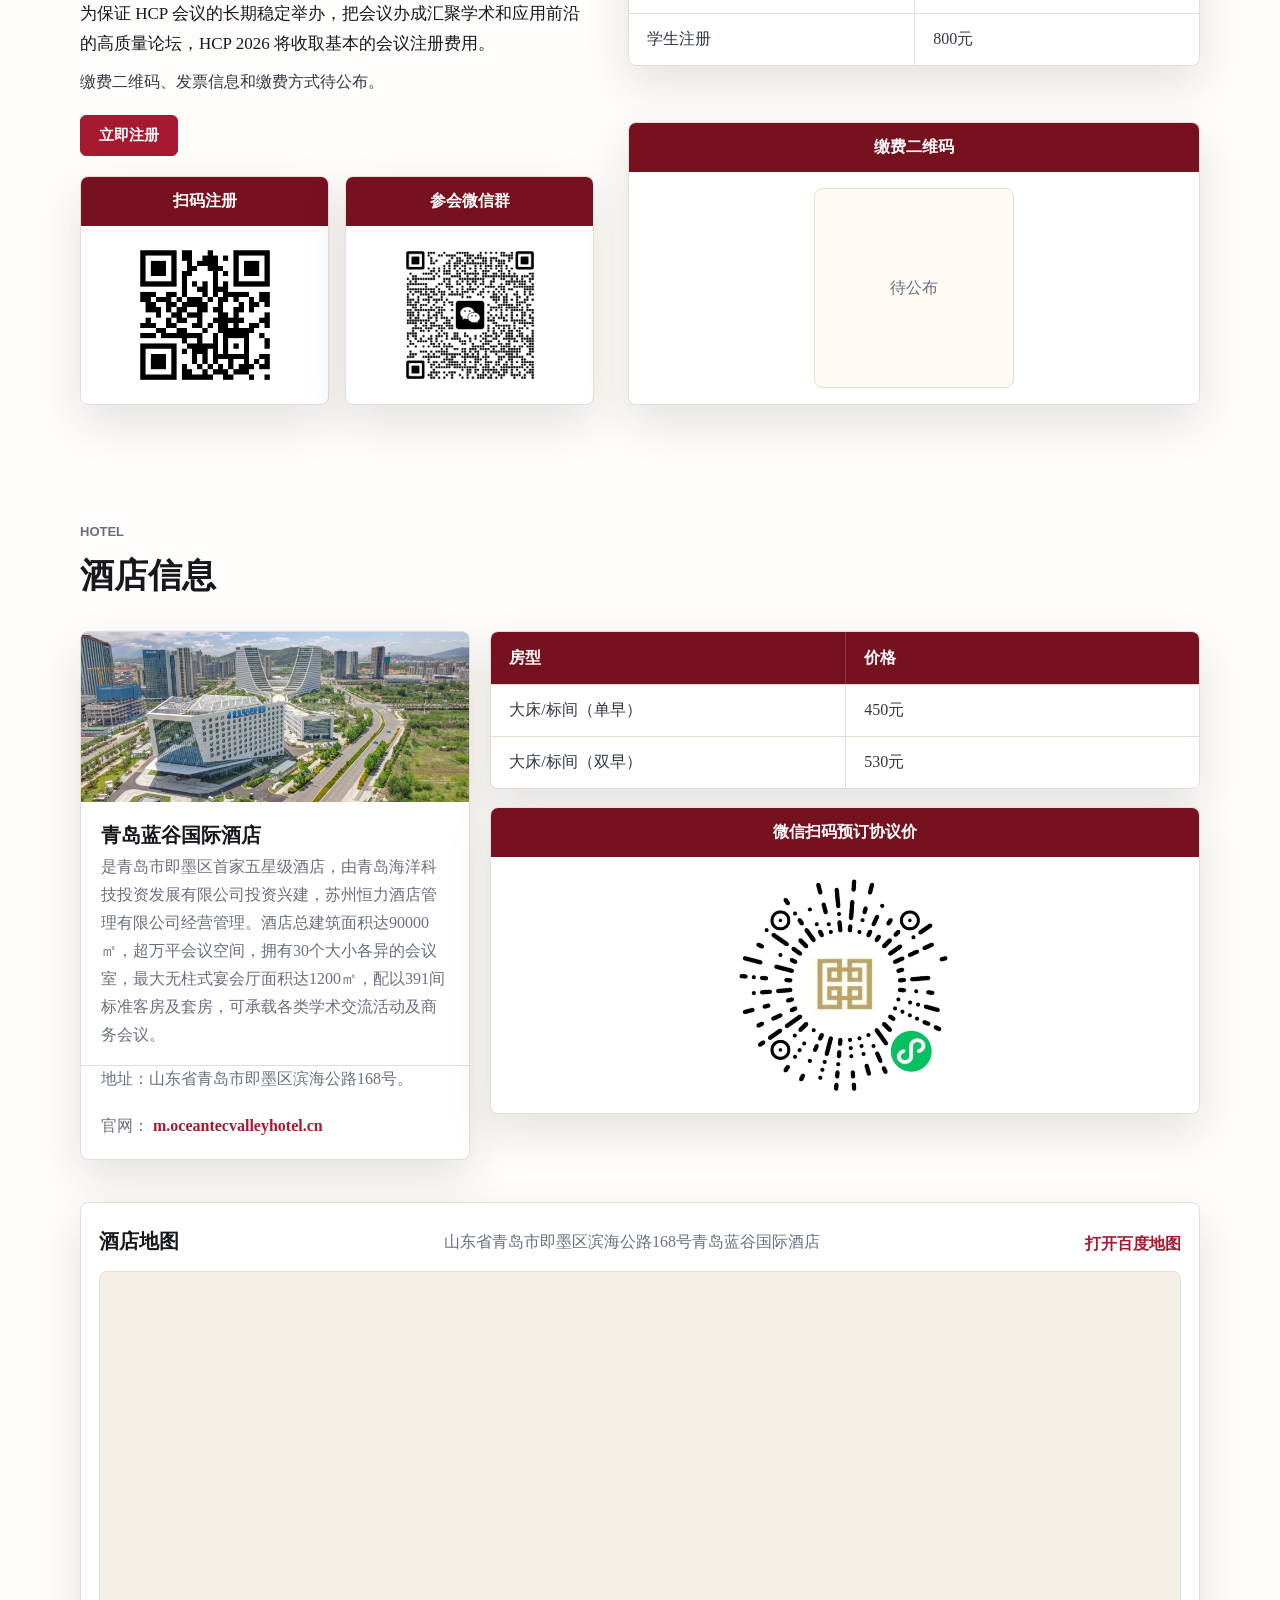
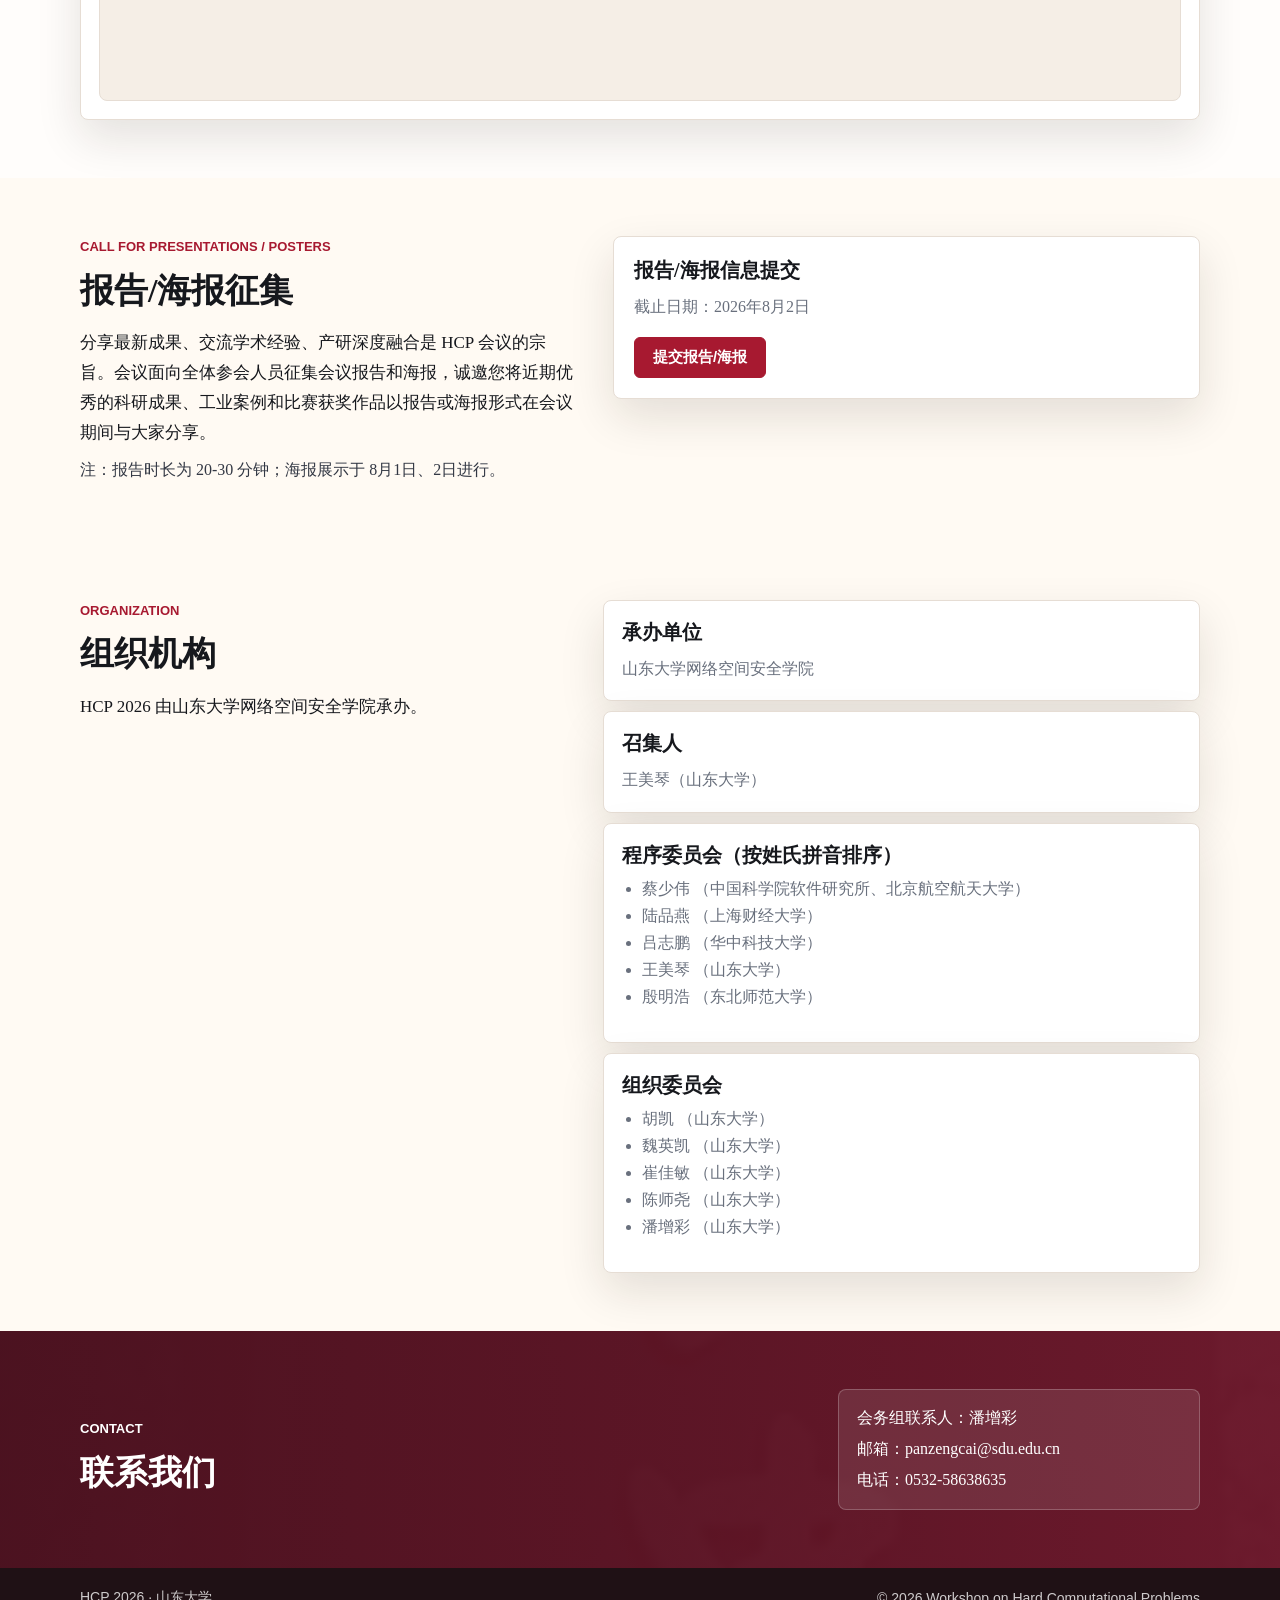
==== commit d6d2c027: "PC: add Beihang University as Shaowei Cai's second affiliation" ====
--- a/index.html
+++ b/index.html
@@ -385,7 +385,7 @@
             <div class="org-block">
               <h3>程序委员会（按姓氏拼音排序）</h3>
               <ul>
-                <li>蔡少伟 （中国科学院软件研究所）</li>
+                <li>蔡少伟 （中国科学院软件研究所、北京航空航天大学）</li>
                 <li>陆品燕 （上海财经大学）</li>
                 <li>吕志鹏 （华中科技大学）</li>
                 <li>王美琴 （山东大学）</li>
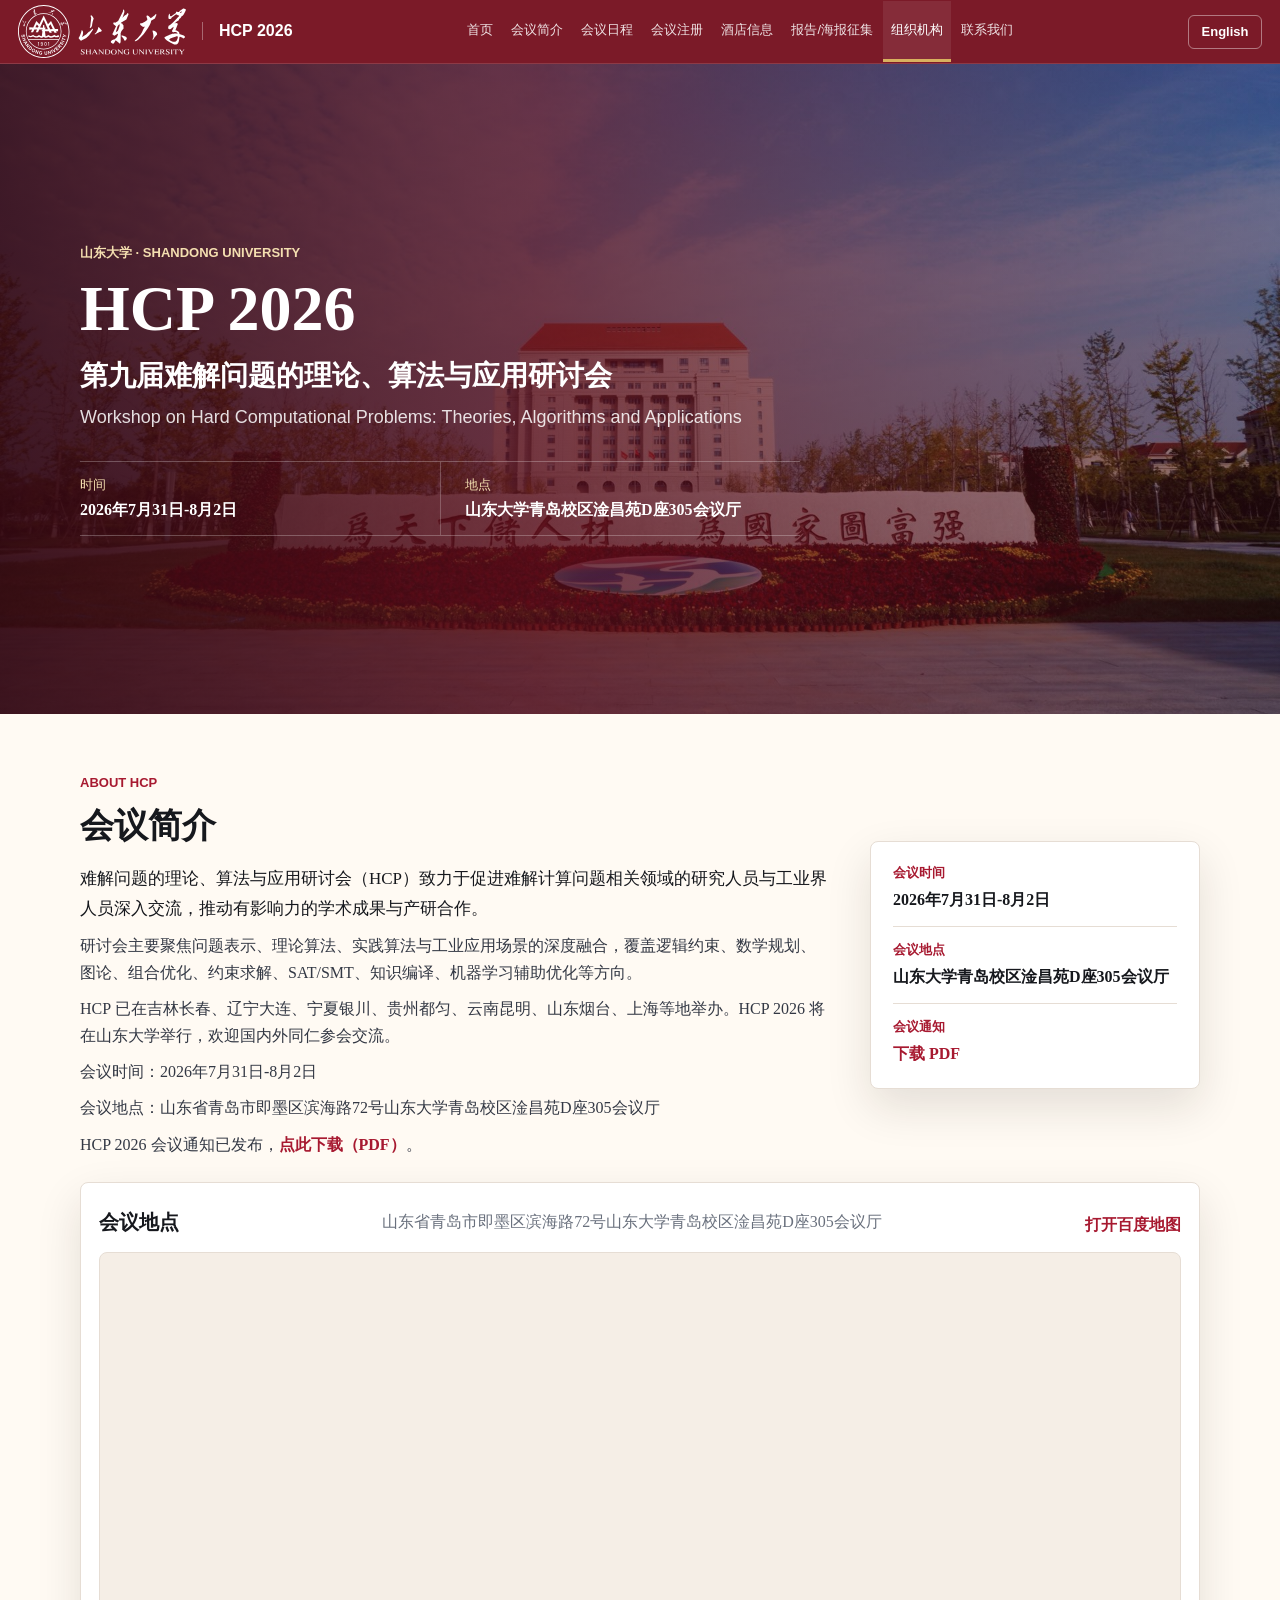
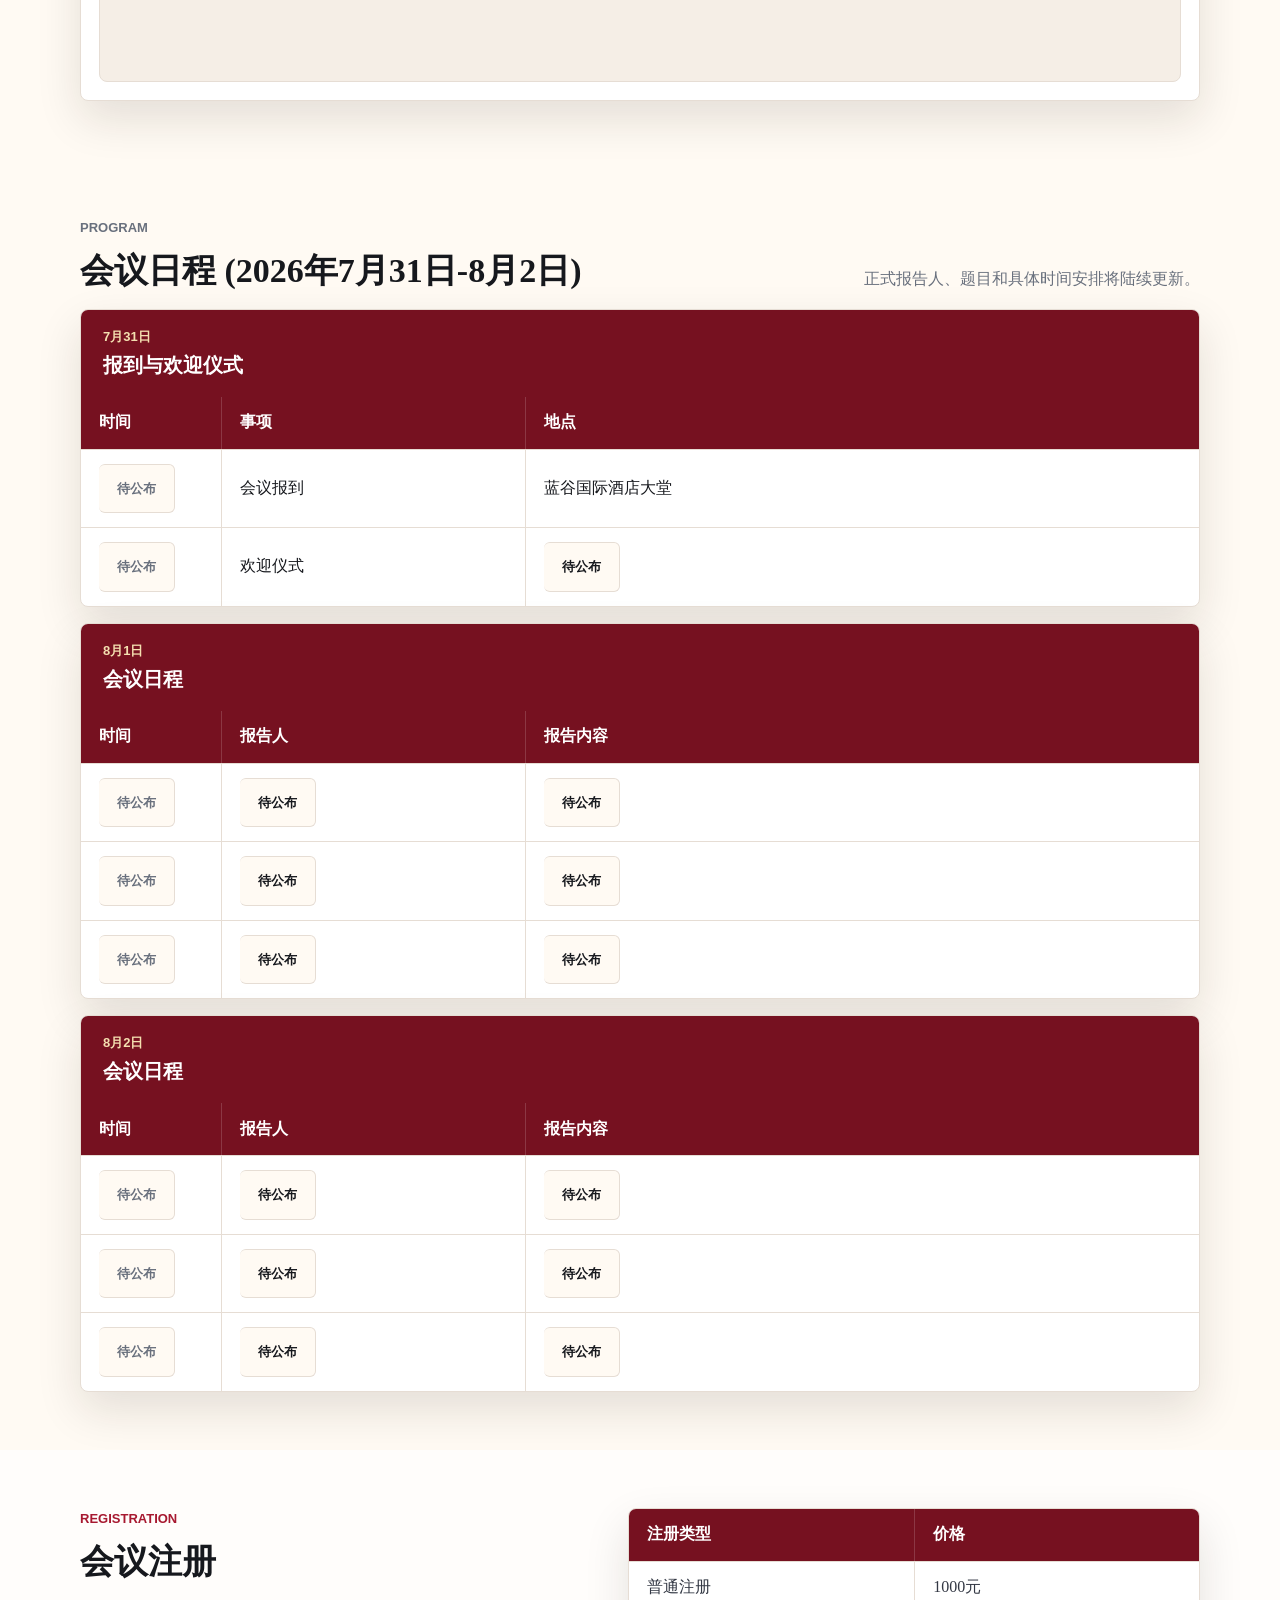
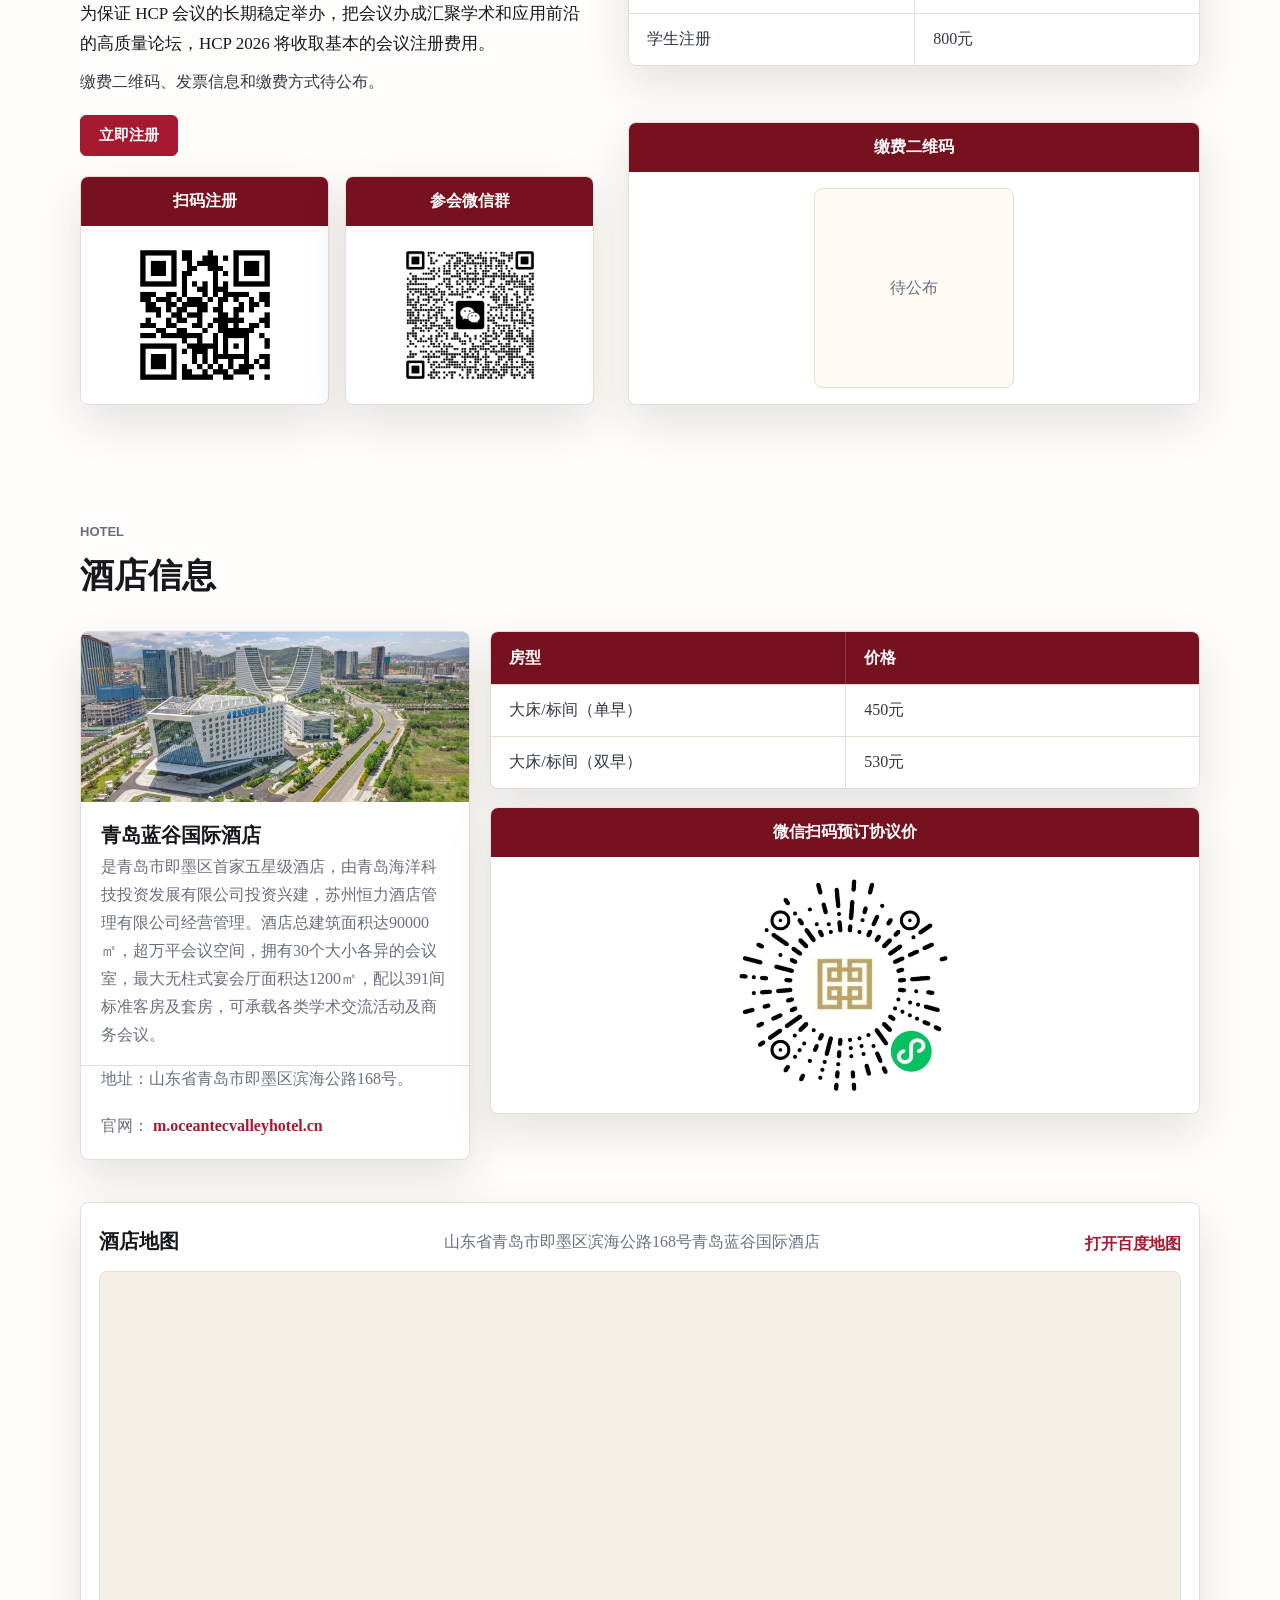
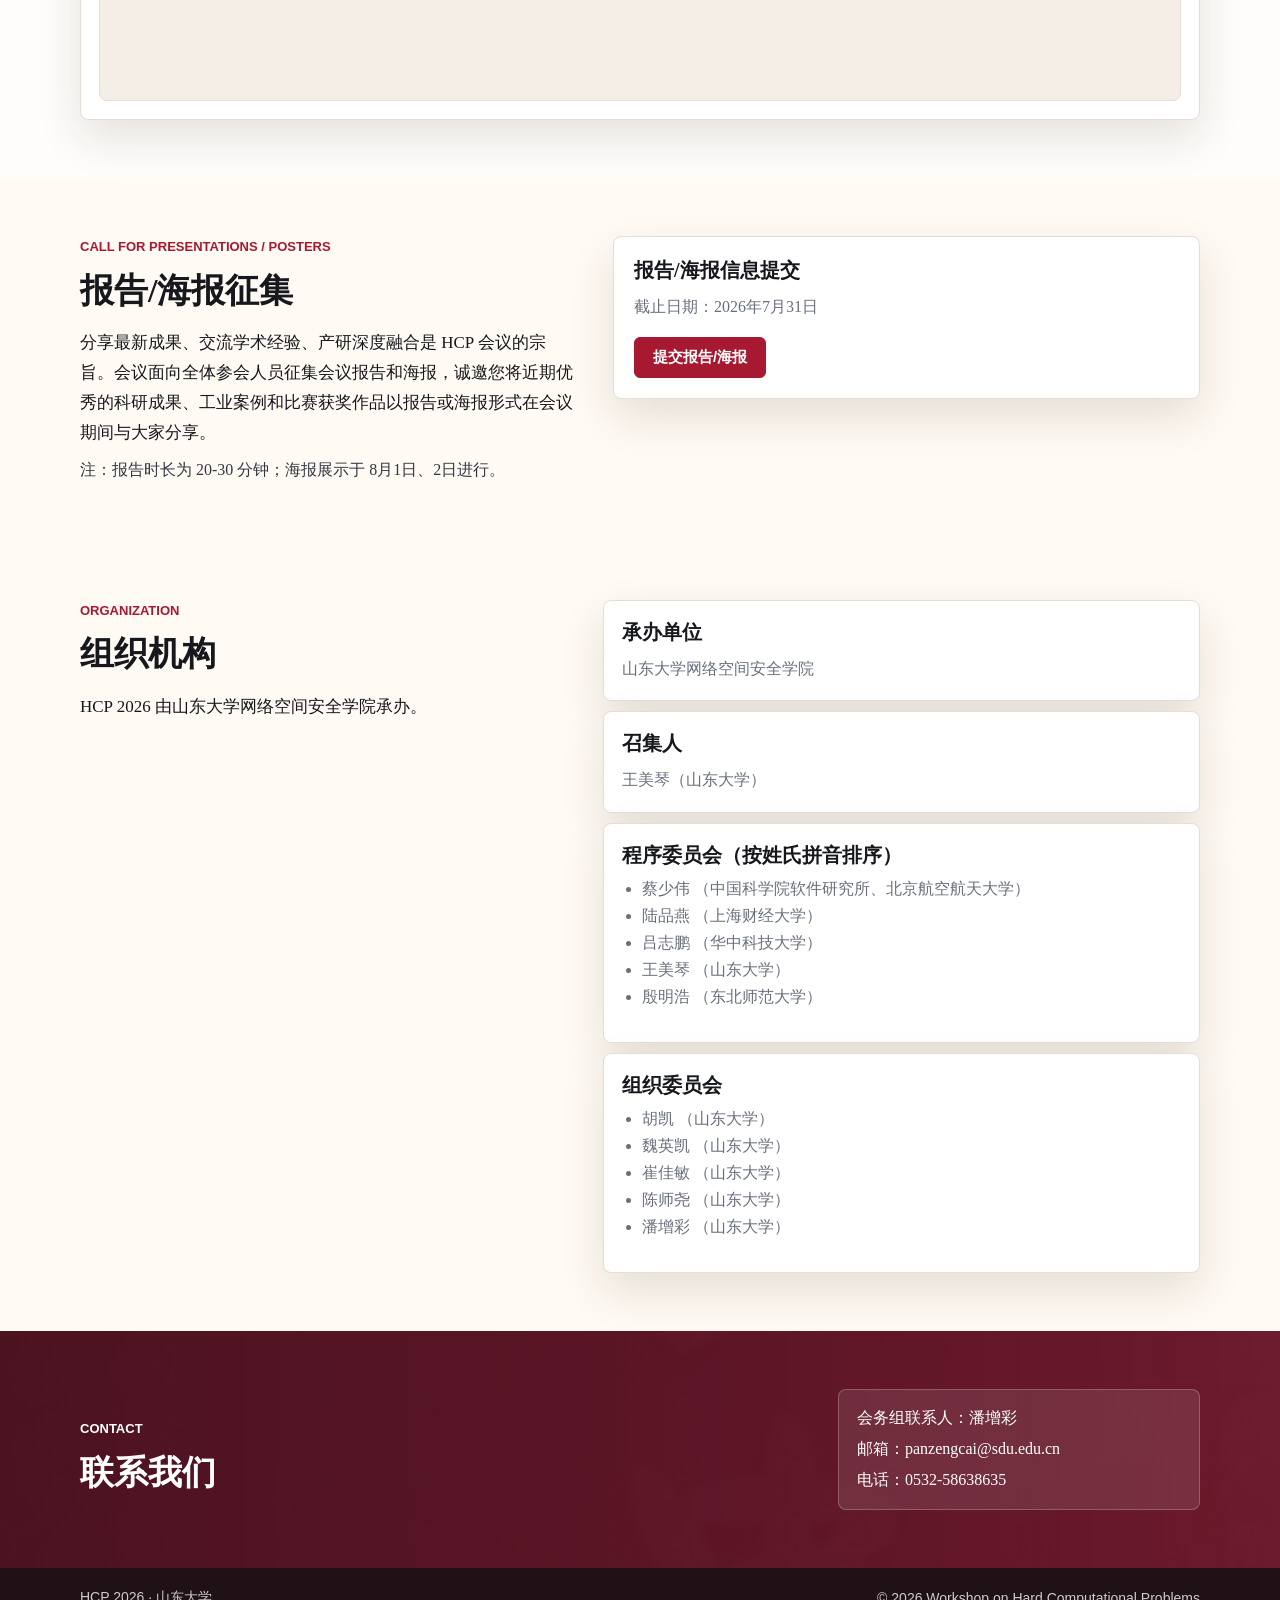
==== commit 90effa3b: "CFP: submission deadline July 31 (was Aug 2)" ====
--- a/index.html
+++ b/index.html
@@ -358,7 +358,7 @@
           </div>
           <div class="placeholder-card">
             <h3>报告/海报信息提交</h3>
-            <p>截止日期：2026年8月2日</p>
+            <p>截止日期：2026年7月31日</p>
             <a class="button primary dark" href="https://v.wjx.cn/vm/Qs8e9X1.aspx" target="_blank" rel="noreferrer">提交报告/海报</a>
           </div>
         </div>
